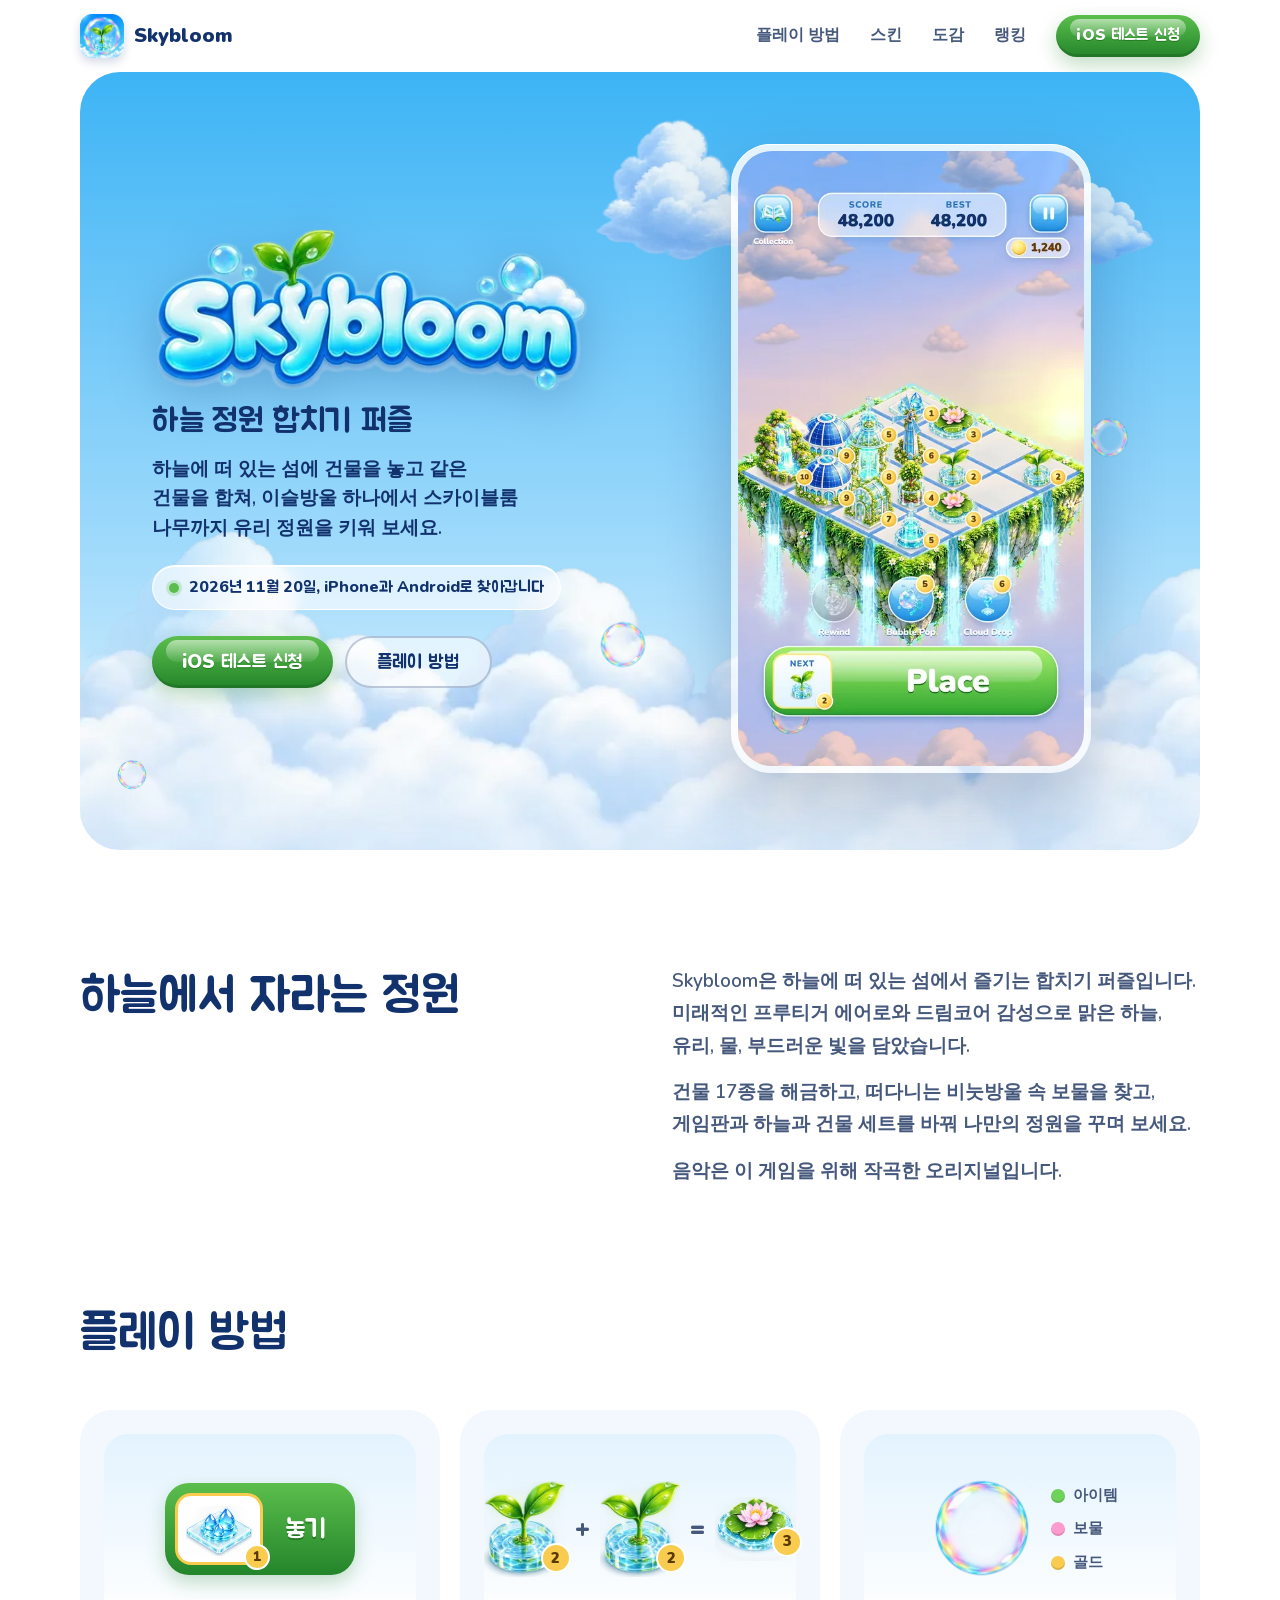
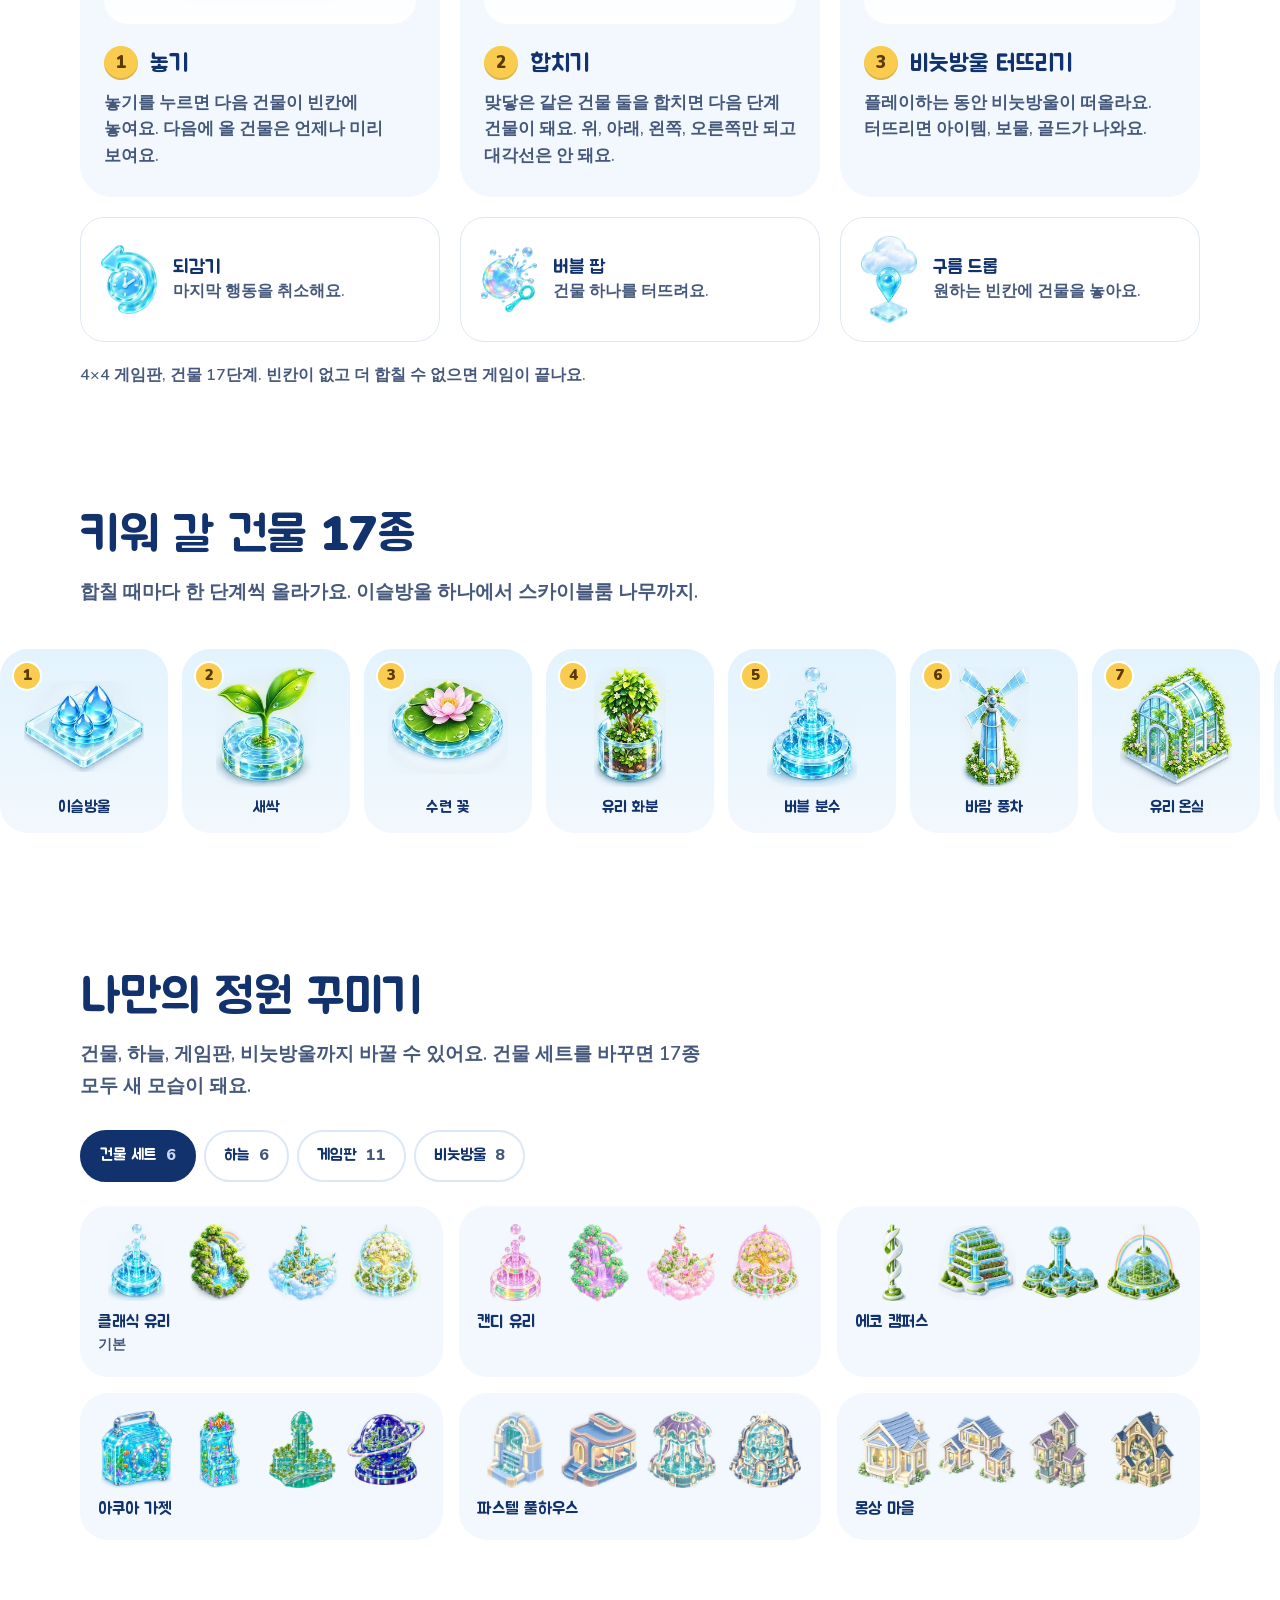
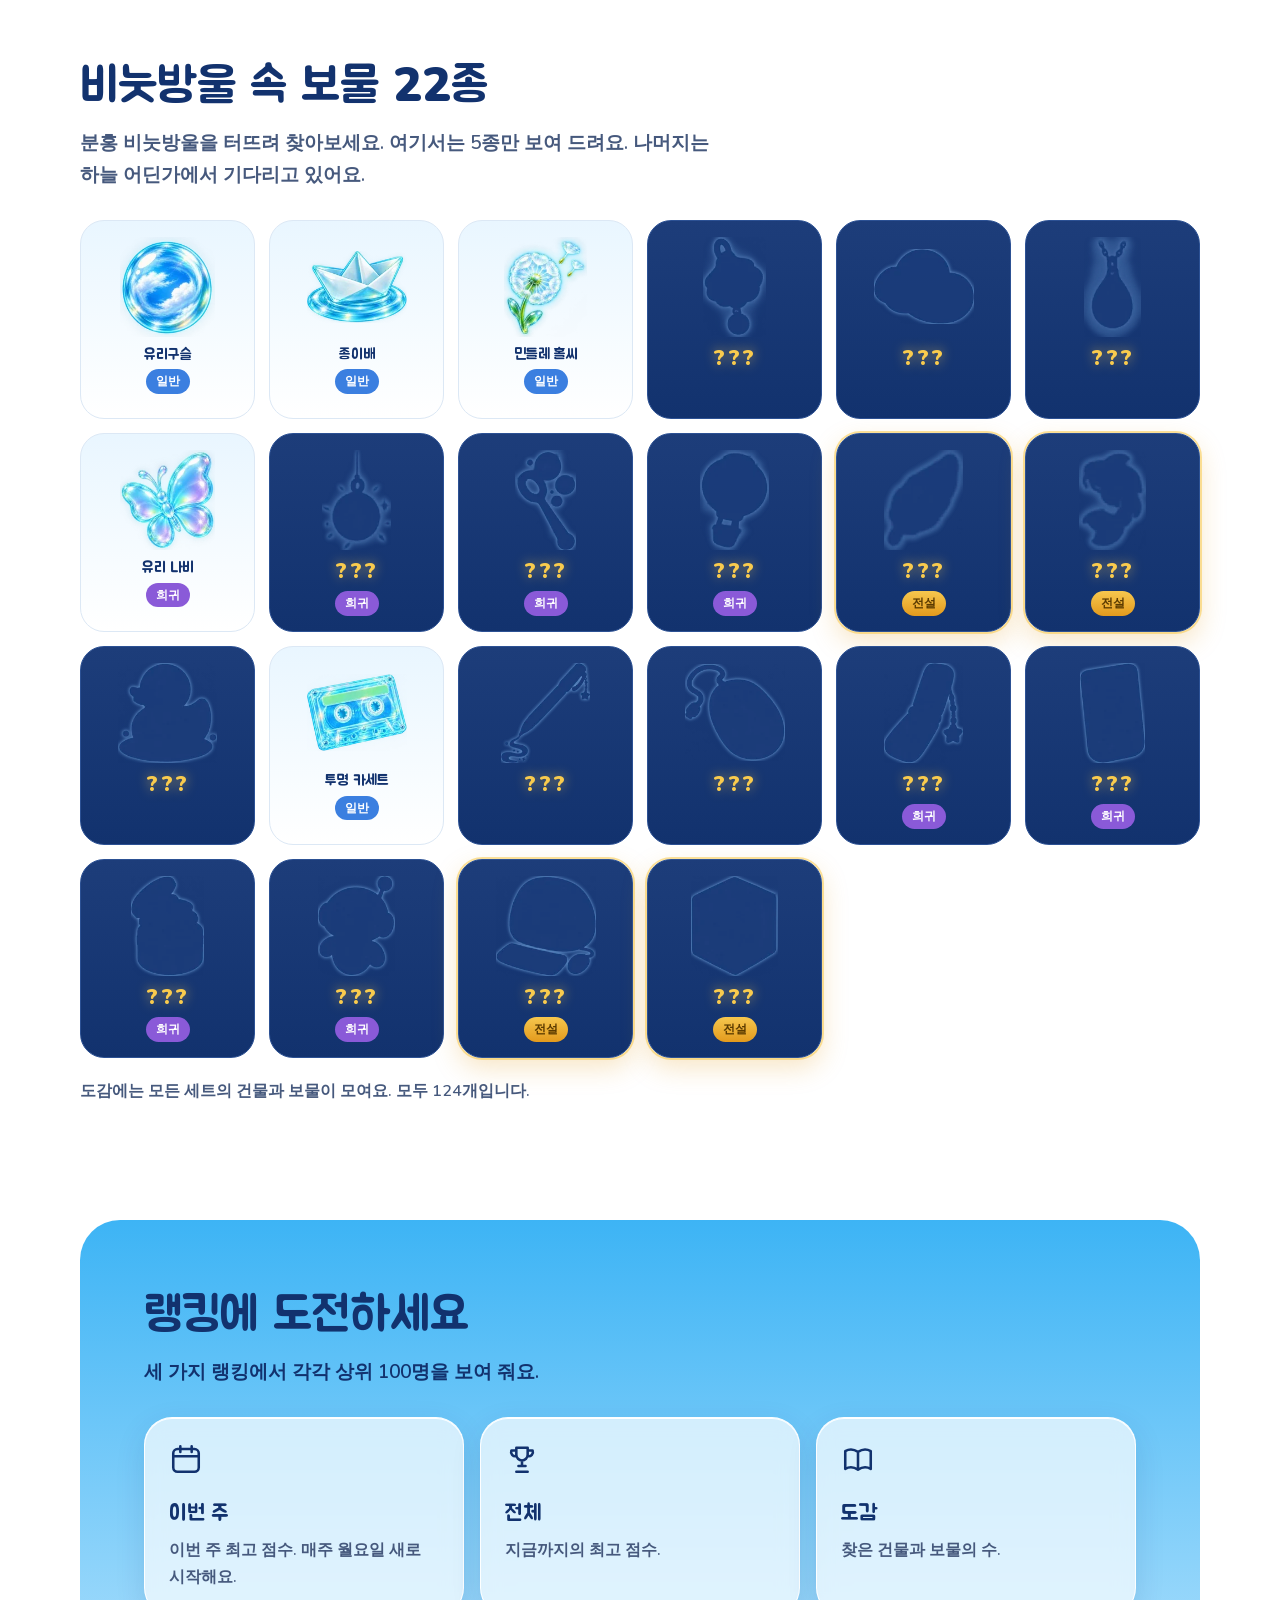
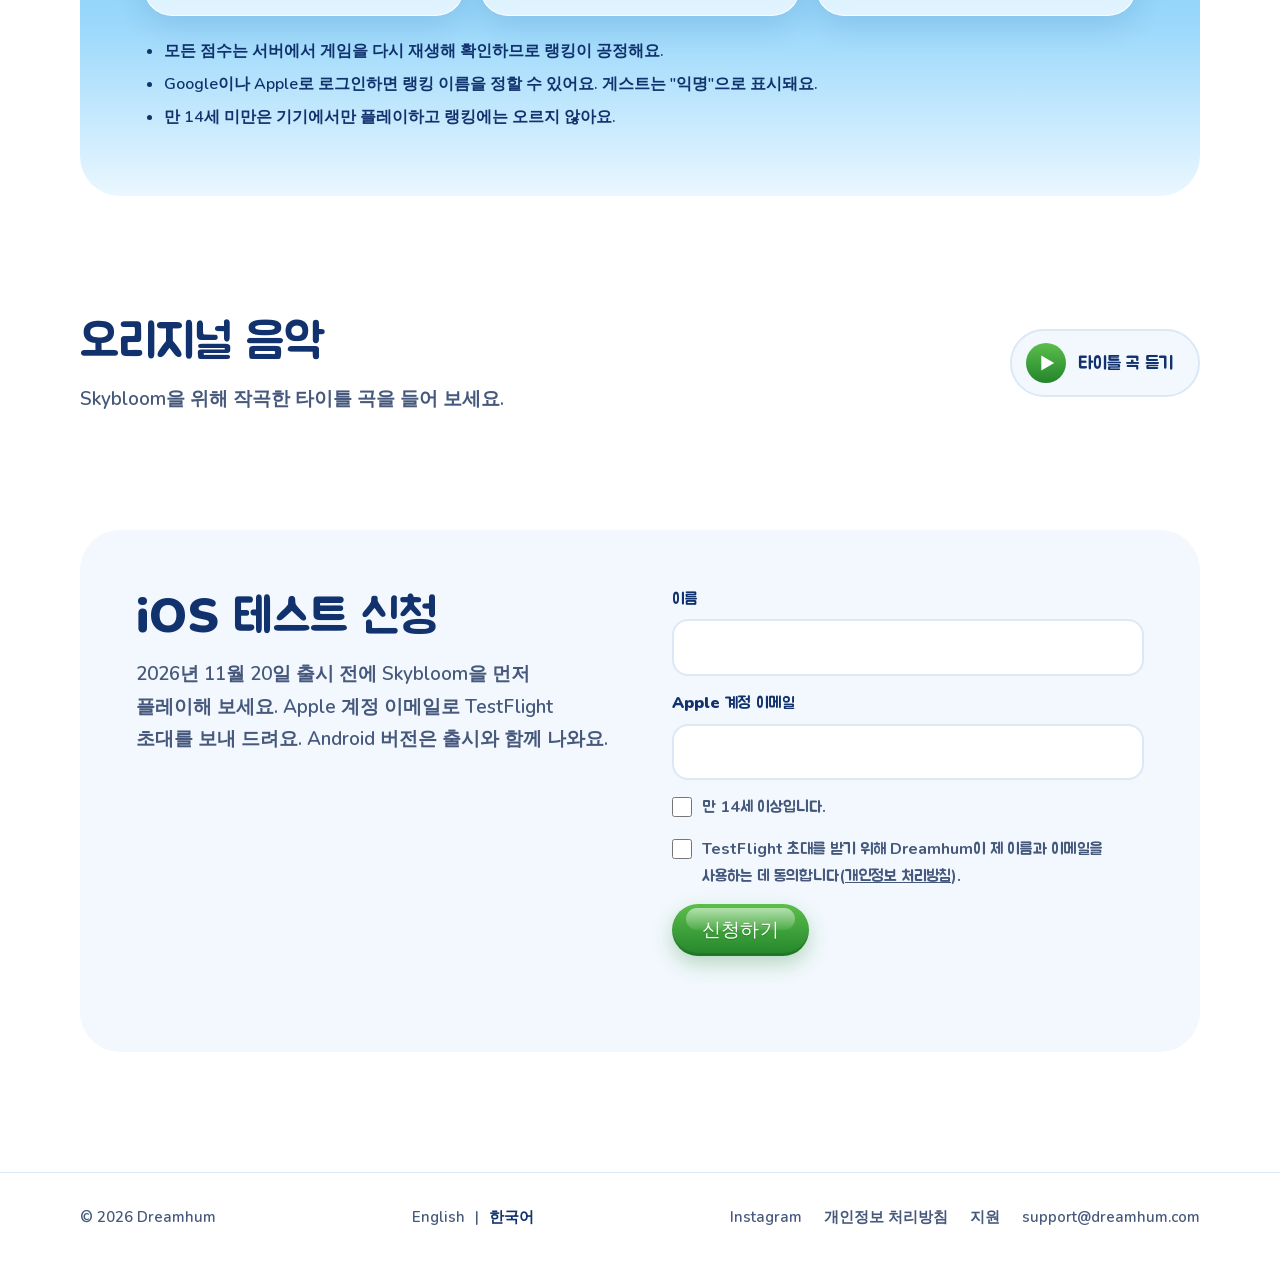
==== ko/index.html @ e7b9417c "Brand home: Korean page /ko/ (game's Korean names, Jua headings), language switch and hreflang on bo" ====
<!doctype html>
<html lang="ko">
<head>
<meta charset="utf-8">
<meta name="viewport" content="width=device-width, initial-scale=1">
<title>Skybloom 스카이블룸: 하늘 정원 합치기 퍼즐</title>
<meta name="description" content="떠 있는 섬에 건물을 놓고 같은 건물을 합쳐 유리 정원을 키우는 하늘 정원 합치기 퍼즐 Skybloom. 2026년 11월 20일 iPhone과 Android로 출시됩니다.">
<meta property="og:title" content="Skybloom: 하늘 정원 합치기 퍼즐">
<meta property="og:description" content="놓고, 합치고, 하늘 위 유리 정원을 키워 보세요. 2026년 11월 20일 출시.">
<meta property="og:image" content="https://dreamhum.com/assets/brand/game-mid-1080.webp">
<link rel="alternate" hreflang="en" href="https://dreamhum.com/">
<link rel="alternate" hreflang="ko" href="https://dreamhum.com/ko/">
<link rel="alternate" hreflang="x-default" href="https://dreamhum.com/">
<link rel="icon" href="/assets/brand/favicon-32.png" sizes="32x32">
<link rel="apple-touch-icon" href="/assets/brand/apple-touch-icon.png">
<link rel="stylesheet" href="/assets/brand/fonts/jua/jua.css">
<link rel="preload" href="/assets/brand/fonts/nunito-latin.woff2" as="font" type="font/woff2" crossorigin>
<style>
/* Skybloom brand page. Meta-style skeleton (white canvas, wide spacing, pill buttons) with Frutiger Aero only where the game world shows.
   No external requests: the font is served from this site (Nunito, OFL, assets/brand/fonts/OFL.txt). */
@font-face { font-family: "Nunito"; src: url("/assets/brand/fonts/nunito-latin.woff2") format("woff2"); font-weight: 200 1000; font-display: swap; }
:root {
  color-scheme: light;
  --canvas: #fff; --soft: #f2f8fd; --line: #dce8f5;
  --ink: #12326e; --ink-soft: #46597d;
  --sky-1: #3db4f5; --sky-2: #9ad8fb; --sky-3: #eaf7ff;
  --leaf-1: #5bbe4c; --leaf-2: #23852a; --gold: #f9cb4e; --gold-ink: #5a3a00;
  --gutter: clamp(16px, 4vw, 40px);
}
* { box-sizing: border-box; }
body { margin: 0; background: var(--canvas); color: var(--ink); font: 700 18px/1.6 "Nunito", ui-rounded, system-ui, sans-serif; }
img { display: block; max-width: 100%; height: auto; }
a { color: inherit; }
:focus-visible { outline: 3px solid var(--ink); outline-offset: 3px; border-radius: 8px; }
h1, h2, h3, p, ol, ul { margin: 0; }
.wrap { width: min(1200px, 100%); margin-inline: auto; padding-inline: var(--gutter); }
.vh { position: absolute; width: 1px; height: 1px; overflow: hidden; clip: rect(0 0 0 0); white-space: nowrap; }

/* buttons: the game's glossy green Play button, and a quiet outline */
.btn { display: inline-flex; align-items: center; justify-content: center; min-height: 52px; padding: 0 30px; border-radius: 100px; font-size: 19px; font-weight: 900; letter-spacing: .01em; text-decoration: none; }
.btn.go { position: relative; color: #fff; background: linear-gradient(var(--leaf-1), var(--leaf-2)); box-shadow: inset 0 -3px 0 rgba(0,0,0,.12), 0 8px 20px rgba(35,133,42,.28); text-shadow: 0 1px 0 rgba(0,60,0,.35); }
.btn.go::before { content: ""; position: absolute; inset: 4px 14px auto; height: 42%; border-radius: 100px; background: linear-gradient(rgba(255,255,255,.55), rgba(255,255,255,.08)); pointer-events: none; }
.btn.go:hover { filter: brightness(1.05); }
.btn.line { color: var(--ink); border: 2px solid rgba(18,50,110,.25); background: rgba(255,255,255,.6); }
.btn.line:hover { background: #fff; }
.btn.sm { min-height: 42px; padding: 0 20px; font-size: 16px; }

/* header */
.top { display: flex; align-items: center; justify-content: space-between; gap: 16px; padding-block: 14px; }
.top .logo { display: flex; align-items: center; gap: 10px; text-decoration: none; font-size: 20px; font-weight: 900; }
.top .logo img { width: 44px; border-radius: 12px; box-shadow: 0 4px 10px rgba(18,50,110,.18); }
.top nav { display: flex; align-items: center; gap: clamp(14px, 2.4vw, 30px); font-size: 16px; font-weight: 800; color: var(--ink-soft); }
.top nav a:not(.btn) { text-decoration: none; padding-block: 8px; }
.top nav a:not(.btn):hover { color: var(--ink); }

/* hero: the only full Aero surface */
.hero { position: relative; overflow: hidden; border-radius: 40px; isolation: isolate;
  background: linear-gradient(180deg, var(--sky-1) 0%, var(--sky-2) 58%, var(--sky-3) 100%); }
.hero .bank { position: absolute; z-index: -1; left: -6%; right: -6%; bottom: -14%; width: 112%; max-width: none; opacity: .95; }
.hero .cloud { position: absolute; z-index: -1; opacity: .9; }
.hero .c1 { width: 170px; top: 6%; left: 46%; }
.hero .c2 { width: 120px; top: 14%; right: 4%; opacity: .75; }
.bub { position: absolute; z-index: -1; width: var(--s); animation: float 7s ease-in-out infinite alternate; }
@keyframes float { to { transform: translateY(-18px); } }
.hero-in { display: grid; grid-template-columns: 1.05fr .95fr; align-items: center; gap: clamp(24px, 5vw, 64px); padding: clamp(28px, 6vw, 72px) clamp(20px, 6vw, 72px) clamp(36px, 6vw, 80px); }
.hero h1 img { width: min(440px, 100%); filter: drop-shadow(0 10px 24px rgba(18,50,110,.25)); }
.tagline { margin-top: 6px; font-size: clamp(24px, 3vw, 32px); font-weight: 900; letter-spacing: -.01em; line-height: 1.2; }
.lede { margin-top: 14px; max-width: 34ch; font-size: 19px; line-height: 1.55; color: var(--ink); }
.chip { display: inline-flex; align-items: center; gap: 10px; margin-top: 22px; padding: 8px 16px; border-radius: 100px; font-size: 16px; font-weight: 800;
  background: rgba(255,255,255,.62); border: 1px solid rgba(255,255,255,.9); box-shadow: inset 0 1px 0 #fff; backdrop-filter: blur(8px); -webkit-backdrop-filter: blur(8px); }
.chip::before { content: ""; width: 10px; height: 10px; border-radius: 50%; background: var(--leaf-1); box-shadow: 0 0 0 3px rgba(91,190,76,.25); }
.cta { display: flex; flex-wrap: wrap; gap: 12px; margin-top: 26px; }
.screen { justify-self: center; width: min(360px, 100%); border-radius: 40px; padding: 7px; background: linear-gradient(rgba(255,255,255,.85), rgba(255,255,255,.45));
  box-shadow: 0 30px 70px rgba(18,50,110,.28), inset 0 1px 0 #fff; }
.screen img { border-radius: 34px; }

/* sections: white and quiet */
section { padding-top: clamp(72px, 9vw, 120px); }
h2 { font-size: clamp(34px, 4.4vw, 48px); font-weight: 900; line-height: 1.12; letter-spacing: -.015em; }
.intro { display: grid; grid-template-columns: 1fr 1fr; gap: clamp(24px, 5vw, 72px); align-items: start; }
.intro p { color: var(--ink-soft); font-size: 19px; }
.intro p + p { margin-top: 14px; }

.steps { list-style: none; padding: 0; margin-top: clamp(28px, 4vw, 48px); display: grid; grid-template-columns: repeat(3, 1fr); gap: 20px; counter-reset: step; }
.steps > li { counter-increment: step; background: var(--soft); border-radius: 32px; padding: 24px 24px 28px; }
.art { height: 190px; display: flex; align-items: center; justify-content: center; gap: 10px; border-radius: 24px; background: linear-gradient(180deg, #e3f3fe, #fff); margin-bottom: 22px; }
.steps h3 { display: flex; align-items: center; gap: 12px; font-size: 24px; font-weight: 900; line-height: 1.2; }
.steps h3::before { content: counter(step); flex: none; width: 34px; height: 34px; border-radius: 50%; display: grid; place-items: center; font-size: 17px; background: var(--gold); color: var(--gold-ink); box-shadow: inset 0 -2px 0 rgba(0,0,0,.12); }
.steps p { margin-top: 10px; color: var(--ink-soft); font-size: 17px; line-height: 1.55; }

.bld { position: relative; }
.bld img { width: clamp(64px, 17vw, 92px); }
.lv { position: absolute; right: -6px; bottom: 4px; width: 30px; height: 30px; border-radius: 50%; display: grid; place-items: center; font-size: 15px; font-weight: 900; background: var(--gold); color: var(--gold-ink); border: 2px solid #fff; }
.op { font-size: 26px; font-weight: 900; color: var(--ink-soft); }
.next { display: flex; align-items: center; gap: 12px; padding: 10px 14px 10px 10px; border-radius: 24px; background: linear-gradient(var(--leaf-1), var(--leaf-2)); box-shadow: 0 8px 18px rgba(35,133,42,.25); }
.next .bld { background: #fff; border-radius: 16px; padding: 10px 8px 6px; border: 3px solid var(--gold); }
.next .bld img { width: 66px; }
.next .lv { width: 26px; height: 26px; font-size: 13px; right: -10px; bottom: -8px; }
.next b { color: #fff; font-size: 26px; font-weight: 900; text-shadow: 0 2px 0 rgba(0,60,0,.35); padding-inline: 10px 14px; }
.legend { list-style: none; padding: 0; display: grid; gap: 8px; font-size: 15px; font-weight: 800; color: var(--ink-soft); }
.legend li { display: flex; align-items: center; gap: 8px; }
.legend li::before { content: ""; width: 14px; height: 14px; border-radius: 50%; background: var(--c); box-shadow: inset 0 -2px 0 rgba(0,0,0,.12); }

.items { margin-top: 20px; display: grid; grid-template-columns: repeat(3, 1fr); gap: 20px; }
.item { display: flex; align-items: center; gap: 16px; padding: 18px 20px; border-radius: 24px; border: 1px solid var(--line); }
.item img { width: 56px; flex: none; }
.item h3 { font-size: 19px; font-weight: 900; line-height: 1.2; }
.item p { font-size: 16px; color: var(--ink-soft); line-height: 1.45; margin-top: 2px; }
.rule { margin-top: 20px; font-size: 16px; color: var(--ink-soft); }

footer { margin-top: clamp(80px, 10vw, 120px); border-top: 1px solid var(--line); padding-block: 32px 48px; font-size: 15px; color: var(--ink-soft); }
footer .wrap { display: flex; flex-wrap: wrap; align-items: center; justify-content: space-between; gap: 12px 28px; }
footer nav { display: flex; flex-wrap: wrap; gap: 8px 22px; }
footer a { text-decoration: none; }
.lang { display: flex; gap: 10px; align-items: center; }
.lang [aria-current] { color: var(--ink); font-weight: 900; }
footer a:hover { color: var(--ink); text-decoration: underline; }


.sub { margin-top: 12px; max-width: 60ch; color: var(--ink-soft); font-size: 19px; }

/* buildings: one ladder you can scroll sideways */
.ladder { margin-top: 32px; overflow-x: auto; scroll-snap-type: x mandatory; scrollbar-width: thin; padding: 8px 0 18px; }
.ladder ol { list-style: none; margin: 0; display: flex; gap: 14px; padding-inline: max(var(--gutter), calc((100vw - 1200px) / 2 + var(--gutter))); width: max-content; }
.ladder li { scroll-snap-align: start; position: relative; width: 168px; padding: 18px 14px 16px; border-radius: 28px; background: linear-gradient(180deg, #e3f3fe, var(--soft)); text-align: center; }
.ladder img { width: 120px; height: 120px; object-fit: contain; margin: 0 auto; }
.ladder .lv { top: 12px; left: 12px; right: auto; bottom: auto; }
.nm { display: block; margin-top: 10px; font-size: 16px; font-weight: 900; line-height: 1.25; }

/* skins: tabs */
.tabs { display: flex; flex-wrap: wrap; gap: 8px; margin-top: 28px; }
.tabs button { font: inherit; font-size: 16px; font-weight: 900; color: var(--ink); background: #fff; border: 2px solid var(--line); border-radius: 100px; padding: 10px 18px; cursor: pointer; }
.tabs button span { color: var(--ink-soft); font-weight: 800; margin-left: 4px; }
.tabs button[aria-selected="true"] { background: var(--ink); border-color: var(--ink); color: #fff; }
.tabs button[aria-selected="true"] span { color: #c9d8f2; }
.panel { margin-top: 24px; }
.g { list-style: none; padding: 0; display: grid; gap: 16px; }
.g b { display: block; font-size: 17px; font-weight: 900; line-height: 1.3; margin-top: 10px; }
.g small { display: block; font-size: 14px; color: var(--ink-soft); font-weight: 800; }
.sets { grid-template-columns: repeat(3, 1fr); }
.set { padding: 18px 18px 20px; border-radius: 28px; background: var(--soft); }
.set .row { display: grid; grid-template-columns: repeat(4, 1fr); gap: 6px; align-items: end; }
.set .row img { width: 100%; aspect-ratio: 1; object-fit: contain; }
.skies { grid-template-columns: repeat(6, 1fr); }
.sky img { width: 100%; border-radius: 22px; aspect-ratio: 4 / 5; object-fit: cover; }
.tiles { grid-template-columns: repeat(auto-fill, minmax(140px, 1fr)); }
.tl { padding: 16px 12px 14px; border-radius: 24px; background: var(--soft); text-align: center; }
.tl img { width: 100%; max-width: 120px; height: 90px; object-fit: contain; margin: 0 auto; }

/* collection: five shown, the rest kept secret */
.treasures { list-style: none; padding: 0; margin-top: 28px; display: grid; grid-template-columns: repeat(auto-fill, minmax(150px, 1fr)); gap: 14px; }
.tr { position: relative; padding: 16px 12px 14px; border-radius: 24px; text-align: center; background: linear-gradient(180deg, #e9f6ff, #fff); border: 1px solid var(--line); }
.tr img { width: 100px; height: 100px; object-fit: contain; margin: 0 auto; }
.tr b { display: block; margin-top: 8px; font-size: 15px; font-weight: 900; line-height: 1.25; }
.rar { display: inline-block; margin-top: 6px; padding: 2px 10px; border-radius: 100px; font-size: 12px; font-weight: 900; color: #fff; background: #3b7fe0; }
.R .rar { background: #8a5ad8; }
.L .rar { background: linear-gradient(#f6c74e, #e39a1d); color: var(--gold-ink); }
.rar.ghost { visibility: hidden; }
.tr.hid { background: linear-gradient(180deg, #1d3d7a, #12326e); border-color: #2c5194; }
.tr.hid img { opacity: .9; }
.tr.hid b { color: var(--gold); font-size: 22px; letter-spacing: .08em; text-shadow: 0 0 12px rgba(249,203,78,.7); }
.tr.hid.L { box-shadow: 0 0 0 2px rgba(249,203,78,.55), 0 10px 26px rgba(227,154,29,.25); }

/* ranking: a sky band again, glass cards on it */
.rank { border-radius: 40px; padding: clamp(28px, 6vw, 64px); background: linear-gradient(180deg, var(--sky-1), var(--sky-2) 70%, var(--sky-3)); }
.rank .sub { color: var(--ink); }
.boards { list-style: none; padding: 0; margin-top: 28px; display: grid; grid-template-columns: repeat(3, 1fr); gap: 16px; }
.boards li { padding: 24px; border-radius: 28px; background: rgba(255,255,255,.7); border: 1px solid rgba(255,255,255,.95); box-shadow: inset 0 1px 0 #fff, 0 10px 30px rgba(18,50,110,.12); backdrop-filter: blur(10px); -webkit-backdrop-filter: blur(10px); }
.boards svg, .play svg { width: 34px; height: 34px; fill: none; stroke: currentColor; stroke-width: 1.8; stroke-linecap: round; stroke-linejoin: round; }
.boards h3 { margin-top: 10px; font-size: 22px; font-weight: 900; }
.boards p { margin-top: 4px; font-size: 16px; color: var(--ink-soft); }
.facts { margin-top: 22px; padding-left: 20px; font-size: 16px; color: var(--ink); display: grid; gap: 6px; }

/* sound */
.sound { display: grid; grid-template-columns: 1fr auto; gap: 24px; align-items: center; }
.play { display: inline-flex; align-items: center; gap: 12px; font: inherit; font-size: 18px; font-weight: 900; color: var(--ink); background: var(--soft); border: 2px solid var(--line); border-radius: 100px; padding: 12px 24px 12px 14px; cursor: pointer; }
.play svg { width: 28px; height: 28px; padding: 6px; box-sizing: content-box; border-radius: 50%; color: #fff; background: linear-gradient(var(--leaf-1), var(--leaf-2)); }
.i-pause, .play[aria-pressed="true"] .i-play { display: none; }
.play[aria-pressed="true"] .i-pause { display: inline; }

/* join */
.join { display: grid; grid-template-columns: 1fr 1fr; gap: clamp(24px, 5vw, 64px); padding: clamp(28px, 5vw, 56px); border-radius: 40px; background: var(--soft); }
form { display: grid; gap: 14px; }
form label { display: grid; gap: 6px; font-size: 16px; font-weight: 900; }
form input:not([type="checkbox"]) { font: inherit; font-weight: 700; font-size: 17px; color: var(--ink); padding: 12px 16px; border-radius: 16px; border: 2px solid var(--line); background: #fff; }
form input:focus-visible { outline: 3px solid var(--sky-1); outline-offset: 1px; border-color: var(--sky-1); }
.ck { display: flex !important; grid-template-columns: none; align-items: flex-start; gap: 10px !important; font-weight: 700 !important; color: var(--ink-soft); }
.ck input { width: 20px; height: 20px; margin: 3px 0 0; accent-color: var(--leaf-2); flex: none; }
.hp { position: absolute; left: -9999px; }
form .btn { justify-self: start; border: 0; cursor: pointer; font-family: inherit; }
form .btn[disabled] { opacity: .6; cursor: wait; }
.msg { min-height: 1.6em; font-size: 16px; }
.msg.ok { color: #1f7a27; }
.msg.err { color: #b3261e; }

/* Korean: Nunito still sets Latin letters and numbers; Korean falls to Jua (headings) or the system font (body) */
body { font-family: "Nunito", "Apple SD Gothic Neo", "Malgun Gothic", "Noto Sans KR", system-ui, sans-serif; font-weight: 600; line-height: 1.7; word-break: keep-all; }
h1, h2, h3, .tagline, .btn, .tabs button, .nm, .tr b, .g b, .play, .chip, .next b, form label, .op { font-family: "Nunito", "Jua", sans-serif; font-synthesis: none; }
h2 { letter-spacing: 0; line-height: 1.25; }
@media (max-width: 900px) {
  .sets { grid-template-columns: 1fr 1fr; } .skies { grid-template-columns: repeat(3, 1fr); } .boards, .join, .sound { grid-template-columns: 1fr; }
  .hero-in { grid-template-columns: 1fr; text-align: left; }
  .screen { width: min(300px, 100%); }
  .intro, .steps, .items { grid-template-columns: 1fr; }
}
@media (max-width: 720px) {
  .sets { grid-template-columns: 1fr; } .skies { grid-template-columns: 1fr 1fr; } .treasures { grid-template-columns: repeat(2, 1fr); } .ladder li { width: 148px; }
  .top nav a:not(.btn) { display: none; }
  .hero { border-radius: 32px; }
  .hero .c1 { width: 110px; left: 60%; }
  .hero .c2 { display: none; }
}
@media (prefers-reduced-motion: reduce) { .bub { animation: none; } }
</style>
</head>
<body>

<header class="wrap top">
  <a class="logo" href="/ko/"><img src="/assets/brand/icon-96.webp" width="96" height="96" alt=""><span>Skybloom</span></a>
  <nav aria-label="주요 메뉴">
    <a href="#how-to-play">플레이 방법</a>
    <a href="#skins">스킨</a>
    <a href="#collection">도감</a>
    <a href="#ranking">랭킹</a>
    <a class="btn go sm" href="#join">iOS 테스트 신청</a>
  </nav>
</header>

<main>
  <div class="wrap">
    <div class="hero">
      <img class="bank" src="/assets/brand/cloud-bank-1600.webp" srcset="/assets/brand/cloud-bank-800.webp 800w, /assets/brand/cloud-bank-1600.webp 1600w" sizes="100vw" width="1600" height="1062" alt="">
      <img class="cloud c1" src="/assets/brand/cloud-a.webp" width="338" height="282" alt="">
      <img class="cloud c2" src="/assets/brand/cloud-b.webp" width="360" height="254" alt="">
      <img class="bub" src="/assets/brand/bubble.webp" style="--s:56px; left:46%; top:70%" width="240" height="240" alt="">
      <img class="bub" src="/assets/brand/bubble.webp" style="--s:36px; left:3%; top:88%; animation-delay:-3s" width="240" height="240" alt="">
      <img class="bub" src="/assets/brand/bubble.webp" style="--s:48px; right:6%; top:44%; animation-delay:-5s" width="240" height="240" alt="">
      <div class="hero-in">
        <div>
          <h1><img src="/assets/brand/logo-480.webp" width="480" height="183" alt="Skybloom"></h1>
          <p class="tagline">하늘 정원 합치기 퍼즐</p>
          <p class="lede">하늘에 떠 있는 섬에 건물을 놓고 같은 건물을 합쳐, 이슬방울 하나에서 스카이블룸 나무까지 유리 정원을 키워 보세요.</p>
          <p class="chip">2026년 11월 20일, iPhone과 Android로 찾아갑니다</p>
          <div class="cta">
            <a class="btn go" href="#join">iOS 테스트 신청</a>
            <a class="btn line" href="#how-to-play">플레이 방법</a>
          </div>
        </div>
        <div class="screen">
          <img src="/assets/brand/game-mid-540.webp" srcset="/assets/brand/game-mid-540.webp 540w, /assets/brand/game-mid-1080.webp 1080w" sizes="(max-width: 900px) 300px, 360px" width="540" height="960" fetchpriority="high"
               alt="Skybloom 플레이 화면: 떠 있는 섬 위에 레벨 숫자가 붙은 유리 건물들, 아래에 되감기·버블 팝·구름 드롭 아이템과 큰 놓기 버튼.">
        </div>
      </div>
    </div>
  </div>

  <section id="about">
    <div class="wrap intro">
      <h2>하늘에서 자라는 정원</h2>
      <div>
        <p>Skybloom은 하늘에 떠 있는 섬에서 즐기는 합치기 퍼즐입니다. 미래적인 프루티거 에어로와 드림코어 감성으로 맑은 하늘, 유리, 물, 부드러운 빛을 담았습니다.</p>
        <p>건물 17종을 해금하고, 떠다니는 비눗방울 속 보물을 찾고, 게임판과 하늘과 건물 세트를 바꿔 나만의 정원을 꾸며 보세요.</p>
        <p>음악은 이 게임을 위해 작곡한 오리지널입니다.</p>
      </div>
    </div>
  </section>

  <section id="how-to-play">
    <div class="wrap">
      <h2>플레이 방법</h2>
      <ol class="steps">
        <li>
          <div class="art" aria-hidden="true">
            <div class="next"><span class="bld"><img src="/assets/brand/b-dew.webp" width="240" height="183" alt=""><span class="lv">1</span></span><b>놓기</b></div>
          </div>
          <h3>놓기</h3>
          <p>놓기를 누르면 다음 건물이 빈칸에 놓여요. 다음에 올 건물은 언제나 미리 보여요.</p>
        </li>
        <li>
          <div class="art" aria-hidden="true">
            <span class="bld"><img src="/assets/brand/b-sprout.webp" width="200" height="240" alt=""><span class="lv">2</span></span>
            <span class="op">+</span>
            <span class="bld"><img src="/assets/brand/b-sprout.webp" width="200" height="240" alt=""><span class="lv">2</span></span>
            <span class="op">=</span>
            <span class="bld"><img src="/assets/brand/b-lily.webp" width="240" height="189" alt=""><span class="lv">3</span></span>
          </div>
          <h3>합치기</h3>
          <p>맞닿은 같은 건물 둘을 합치면 다음 단계 건물이 돼요. 위, 아래, 왼쪽, 오른쪽만 되고 대각선은 안 돼요.</p>
        </li>
        <li>
          <div class="art" aria-hidden="true">
            <img src="/assets/brand/bubble.webp" width="240" height="240" alt="" style="width:118px">
            <ul class="legend">
              <li style="--c:#6fd25a">아이템</li>
              <li style="--c:#ff9ccf">보물</li>
              <li style="--c:#f9cb4e">골드</li>
            </ul>
          </div>
          <h3>비눗방울 터뜨리기</h3>
          <p>플레이하는 동안 비눗방울이 떠올라요. 터뜨리면 아이템, 보물, 골드가 나와요.</p>
        </li>
      </ol>

      <div class="items">
        <div class="item"><img src="/assets/brand/item-rewind.webp" width="164" height="200" alt=""><div><h3>되감기</h3><p>마지막 행동을 취소해요.</p></div></div>
        <div class="item"><img src="/assets/brand/item-pop.webp" width="170" height="200" alt=""><div><h3>버블 팝</h3><p>건물 하나를 터뜨려요.</p></div></div>
        <div class="item"><img src="/assets/brand/item-drop.webp" width="129" height="200" alt=""><div><h3>구름 드롭</h3><p>원하는 빈칸에 건물을 놓아요.</p></div></div>
      </div>
      <p class="rule">4×4 게임판, 건물 17단계. 빈칸이 없고 더 합칠 수 없으면 게임이 끝나요.</p>
    </div>
  </section>
  <section id="buildings">
    <div class="wrap">
      <h2>키워 갈 건물 17종</h2>
      <p class="sub">합칠 때마다 한 단계씩 올라가요. 이슬방울 하나에서 스카이블룸 나무까지.</p>
    </div>
    <div class="ladder" role="region" aria-label="클래식 유리 건물 17종, 단계 순서" tabindex="0">
      <ol>
        <li><img src="/assets/brand/g/lad-01.webp" width="220" height="220" loading="lazy" alt=""><span class="lv">1</span><span class="nm">이슬방울</span></li>
        <li><img src="/assets/brand/g/lad-02.webp" width="220" height="220" loading="lazy" alt=""><span class="lv">2</span><span class="nm">새싹</span></li>
        <li><img src="/assets/brand/g/lad-03.webp" width="220" height="220" loading="lazy" alt=""><span class="lv">3</span><span class="nm">수련 꽃</span></li>
        <li><img src="/assets/brand/g/lad-04.webp" width="220" height="220" loading="lazy" alt=""><span class="lv">4</span><span class="nm">유리 화분</span></li>
        <li><img src="/assets/brand/g/lad-05.webp" width="220" height="220" loading="lazy" alt=""><span class="lv">5</span><span class="nm">버블 분수</span></li>
        <li><img src="/assets/brand/g/lad-06.webp" width="220" height="220" loading="lazy" alt=""><span class="lv">6</span><span class="nm">바람 풍차</span></li>
        <li><img src="/assets/brand/g/lad-07.webp" width="220" height="220" loading="lazy" alt=""><span class="lv">7</span><span class="nm">유리 온실</span></li>
        <li><img src="/assets/brand/g/lad-08.webp" width="220" height="220" loading="lazy" alt=""><span class="lv">8</span><span class="nm">물빛 정자</span></li>
        <li><img src="/assets/brand/g/lad-09.webp" width="220" height="220" loading="lazy" alt=""><span class="lv">9</span><span class="nm">태양 돔</span></li>
        <li><img src="/assets/brand/g/lad-10.webp" width="220" height="220" loading="lazy" alt=""><span class="lv">10</span><span class="nm">폭포 정원</span></li>
        <li><img src="/assets/brand/g/lad-11.webp" width="220" height="220" loading="lazy" alt=""><span class="lv">11</span><span class="nm">크리스털 탑</span></li>
        <li><img src="/assets/brand/g/lad-12.webp" width="220" height="220" loading="lazy" alt=""><span class="lv">12</span><span class="nm">하늘 돔</span></li>
        <li><img src="/assets/brand/g/lad-13.webp" width="220" height="220" loading="lazy" alt=""><span class="lv">13</span><span class="nm">무지개 다리</span></li>
        <li><img src="/assets/brand/g/lad-14.webp" width="220" height="220" loading="lazy" alt=""><span class="lv">14</span><span class="nm">구름 항구</span></li>
        <li><img src="/assets/brand/g/lad-15.webp" width="220" height="220" loading="lazy" alt=""><span class="lv">15</span><span class="nm">별 관측소</span></li>
        <li><img src="/assets/brand/g/lad-16.webp" width="220" height="220" loading="lazy" alt=""><span class="lv">16</span><span class="nm">오로라 궁전</span></li>
        <li><img src="/assets/brand/g/lad-17.webp" width="220" height="220" loading="lazy" alt=""><span class="lv">17</span><span class="nm">스카이블룸 나무</span></li>
      </ol>
    </div>
  </section>

  <section id="skins">
    <div class="wrap">
      <h2>나만의 정원 꾸미기</h2>
      <p class="sub">건물, 하늘, 게임판, 비눗방울까지 바꿀 수 있어요. 건물 세트를 바꾸면 17종 모두 새 모습이 돼요.</p>
      <div class="tabs" role="tablist" aria-label="스킨 종류">
        <button role="tab" id="t-sets" aria-controls="p-sets" aria-selected="true">건물 세트 <span>6</span></button>
        <button role="tab" id="t-skies" aria-controls="p-skies" aria-selected="false" tabindex="-1">하늘 <span>6</span></button>
        <button role="tab" id="t-tiles" aria-controls="p-tiles" aria-selected="false" tabindex="-1">게임판 <span>11</span></button>
        <button role="tab" id="t-bubs" aria-controls="p-bubs" aria-selected="false" tabindex="-1">비눗방울 <span>8</span></button>
      </div>
      <div class="panel" role="tabpanel" id="p-sets" aria-labelledby="t-sets"><ul class="g sets">
          <li class="set"><div class="row"><img src="/assets/brand/g/set-classic-05.webp" width="200" height="200" loading="lazy" alt=""><img src="/assets/brand/g/set-classic-10.webp" width="200" height="200" loading="lazy" alt=""><img src="/assets/brand/g/set-classic-14.webp" width="200" height="200" loading="lazy" alt=""><img src="/assets/brand/g/set-classic-17.webp" width="200" height="200" loading="lazy" alt=""></div><b>클래식 유리</b><small>기본</small></li>
          <li class="set"><div class="row"><img src="/assets/brand/g/set-candy-05.webp" width="200" height="200" loading="lazy" alt=""><img src="/assets/brand/g/set-candy-10.webp" width="200" height="200" loading="lazy" alt=""><img src="/assets/brand/g/set-candy-14.webp" width="200" height="200" loading="lazy" alt=""><img src="/assets/brand/g/set-candy-17.webp" width="200" height="200" loading="lazy" alt=""></div><b>캔디 유리</b></li>
          <li class="set"><div class="row"><img src="/assets/brand/g/set-eco-05.webp" width="200" height="200" loading="lazy" alt=""><img src="/assets/brand/g/set-eco-10.webp" width="200" height="200" loading="lazy" alt=""><img src="/assets/brand/g/set-eco-14.webp" width="200" height="200" loading="lazy" alt=""><img src="/assets/brand/g/set-eco-17.webp" width="200" height="200" loading="lazy" alt=""></div><b>에코 캠퍼스</b></li>
          <li class="set"><div class="row"><img src="/assets/brand/g/set-aqua-05.webp" width="200" height="200" loading="lazy" alt=""><img src="/assets/brand/g/set-aqua-10.webp" width="200" height="200" loading="lazy" alt=""><img src="/assets/brand/g/set-aqua-14.webp" width="200" height="200" loading="lazy" alt=""><img src="/assets/brand/g/set-aqua-17.webp" width="200" height="200" loading="lazy" alt=""></div><b>아쿠아 가젯</b></li>
          <li class="set"><div class="row"><img src="/assets/brand/g/set-poolhouse-05.webp" width="200" height="200" loading="lazy" alt=""><img src="/assets/brand/g/set-poolhouse-10.webp" width="200" height="200" loading="lazy" alt=""><img src="/assets/brand/g/set-poolhouse-14.webp" width="200" height="200" loading="lazy" alt=""><img src="/assets/brand/g/set-poolhouse-17.webp" width="200" height="200" loading="lazy" alt=""></div><b>파스텔 풀하우스</b></li>
          <li class="set"><div class="row"><img src="/assets/brand/g/set-reverie-05.webp" width="200" height="200" loading="lazy" alt=""><img src="/assets/brand/g/set-reverie-10.webp" width="200" height="200" loading="lazy" alt=""><img src="/assets/brand/g/set-reverie-14.webp" width="200" height="200" loading="lazy" alt=""><img src="/assets/brand/g/set-reverie-17.webp" width="200" height="200" loading="lazy" alt=""></div><b>몽상 마을</b></li>
        </ul></div>
      <div class="panel" role="tabpanel" id="p-skies" aria-labelledby="t-skies" hidden><ul class="g skies">
          <li class="sky"><img src="/assets/brand/g/sky-day.webp" width="400" height="500" loading="lazy" alt=""><b>하늘 섬</b><small>기본</small></li>
          <li class="sky"><img src="/assets/brand/g/sky-blossom.webp" width="400" height="500" loading="lazy" alt=""><b>꽃 섬</b></li>
          <li class="sky"><img src="/assets/brand/g/sky-aurora.webp" width="400" height="500" loading="lazy" alt=""><b>오로라 하늘</b></li>
          <li class="sky"><img src="/assets/brand/g/sky-meadow.webp" width="400" height="500" loading="lazy" alt=""><b>블리스 초원</b></li>
          <li class="sky"><img src="/assets/brand/g/sky-poolrooms.webp" width="400" height="500" loading="lazy" alt=""><b>파스텔 풀룸</b></li>
          <li class="sky"><img src="/assets/brand/g/sky-bedroom.webp" width="400" height="500" loading="lazy" alt=""><b>아쿠아 방</b></li>
        </ul></div>
      <div class="panel" role="tabpanel" id="p-tiles" aria-labelledby="t-tiles" hidden><ul class="g tiles">
          <li class="tl"><img src="/assets/brand/g/tile-frost.webp" width="200" height="113" loading="lazy" alt=""><b>서리 유리</b><small>기본</small></li>
          <li class="tl"><img src="/assets/brand/g/tile-petal.webp" width="200" height="113" loading="lazy" alt=""><b>꽃잎 타일</b></li>
          <li class="tl"><img src="/assets/brand/g/tile-star.webp" width="200" height="113" loading="lazy" alt=""><b>별빛 타일</b></li>
          <li class="tl"><img src="/assets/brand/g/tile-lime.webp" width="200" height="113" loading="lazy" alt=""><b>라임 젤리</b></li>
          <li class="tl"><img src="/assets/brand/g/tile-tangerine.webp" width="200" height="113" loading="lazy" alt=""><b>귤 젤</b></li>
          <li class="tl"><img src="/assets/brand/g/tile-grape.webp" width="200" height="113" loading="lazy" alt=""><b>포도 콘솔</b></li>
          <li class="tl"><img src="/assets/brand/g/tile-luna.webp" width="200" height="113" loading="lazy" alt=""><b>루나 블루</b></li>
          <li class="tl"><img src="/assets/brand/g/tile-opal.webp" width="200" height="113" loading="lazy" alt=""><b>오팔 미스틱</b></li>
          <li class="tl"><img src="/assets/brand/g/tile-oyster.webp" width="200" height="113" loading="lazy" alt=""><b>오이스터 포슬린</b></li>
          <li class="tl"><img src="/assets/brand/g/tile-fog.webp" width="200" height="113" loading="lazy" alt=""><b>포그 라임스톤</b></li>
          <li class="tl"><img src="/assets/brand/g/tile-smoke.webp" width="200" height="113" loading="lazy" alt=""><b>스모크 글라스</b></li>
        </ul></div>
      <div class="panel" role="tabpanel" id="p-bubs" aria-labelledby="t-bubs" hidden><ul class="g tiles">
          <li class="tl"><img src="/assets/brand/g/bub-rainbow.webp" width="160" height="160" loading="lazy" alt=""><b>무지개</b><small>기본</small></li>
          <li class="tl"><img src="/assets/brand/g/bub-pearl.webp" width="160" height="160" loading="lazy" alt=""><b>진주</b></li>
          <li class="tl"><img src="/assets/brand/g/bub-mint.webp" width="160" height="160" loading="lazy" alt=""><b>민트</b></li>
          <li class="tl"><img src="/assets/brand/g/bub-lime.webp" width="160" height="160" loading="lazy" alt=""><b>라임 슬라임</b></li>
          <li class="tl"><img src="/assets/brand/g/bub-tangerine.webp" width="160" height="160" loading="lazy" alt=""><b>귤 젤</b></li>
          <li class="tl"><img src="/assets/brand/g/bub-grape.webp" width="160" height="160" loading="lazy" alt=""><b>포도 콘솔</b></li>
          <li class="tl"><img src="/assets/brand/g/bub-luna.webp" width="160" height="160" loading="lazy" alt=""><b>루나 블루</b></li>
          <li class="tl"><img src="/assets/brand/g/bub-opal.webp" width="160" height="160" loading="lazy" alt=""><b>오팔 미스틱</b></li>
        </ul></div>
    </div>
  </section>

  <section id="collection">
    <div class="wrap">
      <h2>비눗방울 속 보물 22종</h2>
      <p class="sub">분홍 비눗방울을 터뜨려 찾아보세요. 여기서는 5종만 보여 드려요. 나머지는 하늘 어딘가에서 기다리고 있어요.</p>
      <ul class="treasures">
        <li class="tr C"><img src="/assets/brand/g/tr-01.webp" width="180" height="180" loading="lazy" alt=""><b>유리구슬</b><span class="rar">일반</span></li>
        <li class="tr C"><img src="/assets/brand/g/tr-02.webp" width="180" height="180" loading="lazy" alt=""><b>종이배</b><span class="rar">일반</span></li>
        <li class="tr C"><img src="/assets/brand/g/tr-03.webp" width="180" height="180" loading="lazy" alt=""><b>민들레 홀씨</b><span class="rar">일반</span></li>
        <li class="tr hid C"><img src="/assets/brand/g/tr-04.webp" width="180" height="180" loading="lazy" alt=""><b aria-label="숨겨진 보물">???</b><span class="rar ghost">일반</span></li>
        <li class="tr hid C"><img src="/assets/brand/g/tr-05.webp" width="180" height="180" loading="lazy" alt=""><b aria-label="숨겨진 보물">???</b><span class="rar ghost">일반</span></li>
        <li class="tr hid C"><img src="/assets/brand/g/tr-06.webp" width="180" height="180" loading="lazy" alt=""><b aria-label="숨겨진 보물">???</b><span class="rar ghost">일반</span></li>
        <li class="tr R"><img src="/assets/brand/g/tr-07.webp" width="180" height="180" loading="lazy" alt=""><b>유리 나비</b><span class="rar">희귀</span></li>
        <li class="tr hid R"><img src="/assets/brand/g/tr-08.webp" width="180" height="180" loading="lazy" alt=""><b aria-label="숨겨진 보물">???</b><span class="rar">희귀</span></li>
        <li class="tr hid R"><img src="/assets/brand/g/tr-09.webp" width="180" height="180" loading="lazy" alt=""><b aria-label="숨겨진 보물">???</b><span class="rar">희귀</span></li>
        <li class="tr hid R"><img src="/assets/brand/g/tr-10.webp" width="180" height="180" loading="lazy" alt=""><b aria-label="숨겨진 보물">???</b><span class="rar">희귀</span></li>
        <li class="tr hid L"><img src="/assets/brand/g/tr-11.webp" width="180" height="180" loading="lazy" alt=""><b aria-label="숨겨진 보물">???</b><span class="rar">전설</span></li>
        <li class="tr hid L"><img src="/assets/brand/g/tr-12.webp" width="180" height="180" loading="lazy" alt=""><b aria-label="숨겨진 보물">???</b><span class="rar">전설</span></li>
        <li class="tr hid C"><img src="/assets/brand/g/tr-13.webp" width="180" height="180" loading="lazy" alt=""><b aria-label="숨겨진 보물">???</b><span class="rar ghost">일반</span></li>
        <li class="tr C"><img src="/assets/brand/g/tr-14.webp" width="180" height="180" loading="lazy" alt=""><b>투명 카세트</b><span class="rar">일반</span></li>
        <li class="tr hid C"><img src="/assets/brand/g/tr-15.webp" width="180" height="180" loading="lazy" alt=""><b aria-label="숨겨진 보물">???</b><span class="rar ghost">일반</span></li>
        <li class="tr hid C"><img src="/assets/brand/g/tr-16.webp" width="180" height="180" loading="lazy" alt=""><b aria-label="숨겨진 보물">???</b><span class="rar ghost">일반</span></li>
        <li class="tr hid R"><img src="/assets/brand/g/tr-17.webp" width="180" height="180" loading="lazy" alt=""><b aria-label="숨겨진 보물">???</b><span class="rar">희귀</span></li>
        <li class="tr hid R"><img src="/assets/brand/g/tr-18.webp" width="180" height="180" loading="lazy" alt=""><b aria-label="숨겨진 보물">???</b><span class="rar">희귀</span></li>
        <li class="tr hid R"><img src="/assets/brand/g/tr-19.webp" width="180" height="180" loading="lazy" alt=""><b aria-label="숨겨진 보물">???</b><span class="rar">희귀</span></li>
        <li class="tr hid R"><img src="/assets/brand/g/tr-20.webp" width="180" height="180" loading="lazy" alt=""><b aria-label="숨겨진 보물">???</b><span class="rar">희귀</span></li>
        <li class="tr hid L"><img src="/assets/brand/g/tr-21.webp" width="180" height="180" loading="lazy" alt=""><b aria-label="숨겨진 보물">???</b><span class="rar">전설</span></li>
        <li class="tr hid L"><img src="/assets/brand/g/tr-22.webp" width="180" height="180" loading="lazy" alt=""><b aria-label="숨겨진 보물">???</b><span class="rar">전설</span></li>
      </ul>
      <p class="rule">도감에는 모든 세트의 건물과 보물이 모여요. 모두 124개입니다.</p>
    </div>
  </section>

  <section id="ranking">
    <div class="wrap">
      <div class="rank">
        <h2>랭킹에 도전하세요</h2>
        <p class="sub">세 가지 랭킹에서 각각 상위 100명을 보여 줘요.</p>
        <ul class="boards">
          <li><svg viewBox="0 0 24 24" aria-hidden="true"><rect x="3" y="5" width="18" height="16" rx="3"/><path d="M3 10h18M8 3v4M16 3v4"/></svg><h3>이번 주</h3><p>이번 주 최고 점수. 매주 월요일 새로 시작해요.</p></li>
          <li><svg viewBox="0 0 24 24" aria-hidden="true"><path d="M8 4h8v5a4 4 0 0 1-8 0zM8 6H4.5a3 3 0 0 0 3.5 4M16 6h3.5a3 3 0 0 1-3.5 4M12 13v4M8 21h8M9.5 17h5"/></svg><h3>전체</h3><p>지금까지의 최고 점수.</p></li>
          <li><svg viewBox="0 0 24 24" aria-hidden="true"><path d="M3 6.5C5.5 5 9 5 12 7c3-2 6.5-2 9-.5V19c-2.5-1.5-6-1.5-9 .5-3-2-6.5-2-9-.5zM12 7v12.5"/></svg><h3>도감</h3><p>찾은 건물과 보물의 수.</p></li>
        </ul>
        <ul class="facts">
          <li>모든 점수는 서버에서 게임을 다시 재생해 확인하므로 랭킹이 공정해요.</li>
          <li>Google이나 Apple로 로그인하면 랭킹 이름을 정할 수 있어요. 게스트는 "익명"으로 표시돼요.</li>
          <li>만 14세 미만은 기기에서만 플레이하고 랭킹에는 오르지 않아요.</li>
        </ul>
      </div>
    </div>
  </section>

  <section id="sound">
    <div class="wrap sound">
      <div>
        <h2>오리지널 음악</h2>
        <p class="sub">Skybloom을 위해 작곡한 타이틀 곡을 들어 보세요.</p>
      </div>
      <div class="player">
        <button class="play" type="button" aria-pressed="false"><svg viewBox="0 0 24 24" aria-hidden="true"><path class="i-play" d="M8 5.5v13l11-6.5z" fill="currentColor" stroke="none"/><path class="i-pause" d="M8 5h3v14H8zM13 5h3v14h-3z" fill="currentColor" stroke="none"/></svg><span>타이틀 곡 듣기</span></button>
        <audio src="/assets/brand/title-theme.mp3" preload="none"></audio>
      </div>
    </div>
  </section>

  <section id="join">
    <div class="wrap">
      <div class="join">
        <div>
          <h2>iOS 테스트 신청</h2>
          <p class="sub">2026년 11월 20일 출시 전에 Skybloom을 먼저 플레이해 보세요. Apple 계정 이메일로 TestFlight 초대를 보내 드려요. Android 버전은 출시와 함께 나와요.</p>
        </div>
        <form id="tester" novalidate>
          <label>이름<input name="name" autocomplete="name" maxlength="60" required></label>
          <label>Apple 계정 이메일<input name="email" type="email" autocomplete="email" maxlength="254" required></label>
          <label class="hp" aria-hidden="true">Website<input name="website" tabindex="-1" autocomplete="off"></label>
          <label class="ck"><input type="checkbox" name="age14" required><span>만 14세 이상입니다.</span></label>
          <label class="ck"><input type="checkbox" name="consent" required><span>TestFlight 초대를 받기 위해 Dreamhum이 제 이름과 이메일을 사용하는 데 동의합니다(<a href="/skybloom/privacy/">개인정보 처리방침</a>).</span></label>
          <button class="btn go" type="submit">신청하기</button>
          <p class="msg" role="status" aria-live="polite"></p>
        </form>
      </div>
    </div>
  </section>

</main>

<footer>
  <div class="wrap">
    <span>© 2026 Dreamhum</span>
    <nav class="lang" aria-label="언어"><a href="/" lang="en">English</a><span aria-hidden="true">|</span><a href="/ko/" lang="ko" aria-current="page">한국어</a></nav>
    <nav aria-label="하단 메뉴">
      <a href="https://www.instagram.com/skybloom_mobile/">Instagram</a>
      <a href="/skybloom/privacy/">개인정보 처리방침</a>
      <a href="/support/">지원</a>
      <a href="mailto:support@dreamhum.com">support@dreamhum.com</a>
    </nav>
  </div>
</footer>

<script>
// Skins tabs (arrow keys move between tabs), the title theme button, and the iOS tester sign-up.
const tabs = [...document.querySelectorAll('[role=tab]')];
const pick = t => tabs.forEach(b => { const on = b === t; b.setAttribute('aria-selected', on); b.tabIndex = on ? 0 : -1; document.getElementById(b.getAttribute('aria-controls')).hidden = !on; });
tabs.forEach((b, i) => { b.onclick = () => pick(b); b.onkeydown = e => { const d = { ArrowRight: 1, ArrowLeft: -1 }[e.key]; if (d) { const n = tabs[(i + d + tabs.length) % tabs.length]; pick(n); n.focus(); } }; });

const play = document.querySelector('.play'), audio = document.querySelector('#sound audio');
play.onclick = () => audio.paused ? audio.play() : audio.pause();
audio.onplay = () => { play.setAttribute('aria-pressed', 'true'); play.querySelector('span').textContent = '일시정지'; };
audio.onpause = audio.onended = () => { play.setAttribute('aria-pressed', 'false'); play.querySelector('span').textContent = '타이틀 곡 듣기'; };

const form = document.getElementById('tester'), msg = form.querySelector('.msg'), send = form.querySelector('button');
const ERR = { name: '이름을 입력해 주세요(60자까지).', email: 'Apple 계정 이메일 주소를 입력해 주세요.', consent: '두 항목에 모두 체크해 주세요.', limit: '요청이 너무 많아요. 1시간 뒤에 다시 시도해 주세요.' };
form.onsubmit = async e => {
  e.preventDefault();
  const f = form.elements, body = { name: f.name.value, email: f.email.value, age14: f.age14.checked, consent: f.consent.checked, website: f.website.value };
  const say = (t, ok) => { msg.textContent = t; msg.className = 'msg ' + (ok ? 'ok' : 'err'); };
  if (!body.age14 || !body.consent) return say(ERR.consent);
  send.disabled = true; say('보내는 중…', true);
  try {
    const r = await fetch('https://asia-northeast3-skybloom-31d98.cloudfunctions.net/requestTester', { method: 'POST', headers: { 'content-type': 'application/json' }, body: JSON.stringify(body) });
    const j = await r.json().catch(() => ({}));
    if (r.ok && j.ok) { form.reset(); say('신청이 접수됐어요! 이메일로 TestFlight 초대가 갈 거예요.', true); }
    else say(ERR[j.error] || '문제가 생겼어요. 잠시 뒤에 다시 시도해 주세요.');
  } catch { say('보내지 못했어요. 인터넷 연결을 확인하고 다시 시도해 주세요.'); }
  send.disabled = false;
};
</script>

</body>
</html>
---- assets/brand/fonts/jua/jua.css ----
/* Jua (OFL, ../OFL.txt): Korean headings on /ko/. Split by unicode-range, so a page downloads only the pieces its text uses. */
@font-face{font-family:"Jua";font-weight:400;font-display:swap;src:url(/assets/brand/fonts/jua/f000.woff2) format("woff2");unicode-range:U+d723-d728, U+d72a-d733, U+d735-d748, U+d74a-d74f, U+d752-d753, U+d755-d757, U+d75a-d75f, U+d762-d764, U+d766-d768, U+d76a-d76b, U+d76d-d76f, U+d771-d787, U+d789-d78b, U+d78d-d78f, U+d791-d797, U+d79a, U+d79c, U+d79e-d7a3, U+f900-f909, U+f90b-f92e}
@font-face{font-family:"Jua";font-weight:400;font-display:swap;src:url(/assets/brand/fonts/jua/f001.woff2) format("woff2");unicode-range:U+d679-d68b, U+d68e-d69e, U+d6a0, U+d6a2-d6a7, U+d6a9-d6c3, U+d6c6-d6c7, U+d6c9-d6cb, U+d6cd-d6d3, U+d6d5-d6d6, U+d6d8-d6e3, U+d6e5-d6e7, U+d6e9-d6fb, U+d6fd-d717, U+d719-d71f, U+d721-d722}
@font-face{font-family:"Jua";font-weight:400;font-display:swap;src:url(/assets/brand/fonts/jua/f002.woff2) format("woff2");unicode-range:U+d5bc-d5c7, U+d5ca-d5cb, U+d5cd-d5cf, U+d5d1-d5d7, U+d5d9-d5da, U+d5dc, U+d5de-d5e3, U+d5e6-d5e7, U+d5e9-d5eb, U+d5ed-d5f6, U+d5f8, U+d5fa-d5ff, U+d602-d603, U+d605-d607, U+d609-d60f, U+d612-d613, U+d616-d61b, U+d61d-d637, U+d63a-d63b, U+d63d-d63f, U+d641-d647, U+d64a-d64c, U+d64e-d653, U+d656-d657, U+d659-d65b, U+d65d-d666, U+d668, U+d66a-d678}
@font-face{font-family:"Jua";font-weight:400;font-display:swap;src:url(/assets/brand/fonts/jua/f003.woff2) format("woff2");unicode-range:U+d507, U+d509-d50b, U+d50d-d513, U+d515-d53b, U+d53e-d53f, U+d541-d543, U+d545-d54c, U+d54e, U+d550, U+d552-d557, U+d55a-d55b, U+d55d-d55f, U+d561-d564, U+d566-d567, U+d56a, U+d56c, U+d56e-d573, U+d576-d577, U+d579-d583, U+d585-d586, U+d58a-d5a4, U+d5a6-d5bb}
@font-face{font-family:"Jua";font-weight:400;font-display:swap;src:url(/assets/brand/fonts/jua/f004.woff2) format("woff2");unicode-range:U+d464-d477, U+d47a-d47b, U+d47d-d47f, U+d481-d487, U+d489-d48a, U+d48c, U+d48e-d4e7, U+d4e9-d503, U+d505-d506}
@font-face{font-family:"Jua";font-weight:400;font-display:swap;src:url(/assets/brand/fonts/jua/f005.woff2) format("woff2");unicode-range:U+d3bf-d3c7, U+d3ca-d3cf, U+d3d1-d3eb, U+d3ee-d3ef, U+d3f1-d3f3, U+d3f5-d3fb, U+d3fd-d400, U+d402-d45b, U+d45d-d463}
@font-face{font-family:"Jua";font-weight:400;font-display:swap;src:url(/assets/brand/fonts/jua/f006.woff2) format("woff2");unicode-range:U+d2ff, U+d302-d304, U+d306-d30b, U+d30f, U+d311-d313, U+d315-d31b, U+d31e, U+d322-d324, U+d326-d327, U+d32a-d32b, U+d32d-d32f, U+d331-d337, U+d339-d33c, U+d33e-d37b, U+d37e-d37f, U+d381-d383, U+d385-d38b, U+d38e-d390, U+d392-d397, U+d39a-d39b, U+d39d-d39f, U+d3a1-d3a7, U+d3a9-d3aa, U+d3ac, U+d3ae-d3b3, U+d3b5-d3b7, U+d3b9-d3bb, U+d3bd-d3be}
@font-face{font-family:"Jua";font-weight:400;font-display:swap;src:url(/assets/brand/fonts/jua/f007.woff2) format("woff2");unicode-range:U+d257-d27f, U+d281-d29b, U+d29d-d29f, U+d2a1-d2ab, U+d2ad-d2b7, U+d2ba-d2bb, U+d2bd-d2bf, U+d2c1-d2c7, U+d2c9-d2ef, U+d2f2-d2f3, U+d2f5-d2f7, U+d2f9-d2fe}
@font-face{font-family:"Jua";font-weight:400;font-display:swap;src:url(/assets/brand/fonts/jua/f008.woff2) format("woff2");unicode-range:U+d1b4, U+d1b6-d1f3, U+d1f5-d22b, U+d22e-d22f, U+d231-d233, U+d235-d23b, U+d23d-d240, U+d242-d256}
@font-face{font-family:"Jua";font-weight:400;font-display:swap;src:url(/assets/brand/fonts/jua/f009.woff2) format("woff2");unicode-range:U+d105-d12f, U+d132-d133, U+d135-d137, U+d139-d13f, U+d141-d142, U+d144, U+d146-d14b, U+d14e-d14f, U+d151-d153, U+d155-d15b, U+d15e-d187, U+d189-d19f, U+d1a2-d1a3, U+d1a5-d1a7, U+d1a9-d1af, U+d1b2-d1b3}
@font-face{font-family:"Jua";font-weight:400;font-display:swap;src:url(/assets/brand/fonts/jua/f010.woff2) format("woff2");unicode-range:U+d04b-d04f, U+d051-d057, U+d059-d06b, U+d06d-d06f, U+d071-d073, U+d075-d07b, U+d07e-d0a3, U+d0a6-d0a7, U+d0a9-d0ab, U+d0ad-d0b3, U+d0b6, U+d0b8, U+d0ba-d0bf, U+d0c2-d0c3, U+d0c5-d0c7, U+d0c9-d0cf, U+d0d2, U+d0d6-d0db, U+d0de-d0df, U+d0e1-d0e3, U+d0e5-d0eb, U+d0ee-d0f0, U+d0f2-d104}
@font-face{font-family:"Jua";font-weight:400;font-display:swap;src:url(/assets/brand/fonts/jua/f011.woff2) format("woff2");unicode-range:U+cfa2-cfc3, U+cfc5-cfdf, U+cfe2-cfe3, U+cfe5-cfe7, U+cfe9-cff4, U+cff6-cffb, U+cffd-cfff, U+d001-d003, U+d005-d017, U+d019-d033, U+d036-d037, U+d039-d03b, U+d03d-d04a}
@font-face{font-family:"Jua";font-weight:400;font-display:swap;src:url(/assets/brand/fonts/jua/f012.woff2) format("woff2");unicode-range:U+cef0-cef3, U+cef6, U+cef9-ceff, U+cf01-cf03, U+cf05-cf07, U+cf09-cf0f, U+cf11-cf12, U+cf14-cf1b, U+cf1d-cf1f, U+cf21-cf2f, U+cf31-cf53, U+cf56-cf57, U+cf59-cf5b, U+cf5d-cf63, U+cf66, U+cf68, U+cf6a-cf6f, U+cf71-cf84, U+cf86-cf8b, U+cf8d-cfa1}
@font-face{font-family:"Jua";font-weight:400;font-display:swap;src:url(/assets/brand/fonts/jua/f013.woff2) format("woff2");unicode-range:U+ce3c-ce57, U+ce5a-ce5b, U+ce5d-ce5f, U+ce61-ce67, U+ce6a, U+ce6c, U+ce6e-ce73, U+ce76-ce77, U+ce79-ce7b, U+ce7d-ce83, U+ce85-ce88, U+ce8a-ce8f, U+ce91-ce93, U+ce95-ce97, U+ce99-ce9f, U+cea2, U+cea4-ceab, U+cead-cee3, U+cee6-cee7, U+cee9-ceeb, U+ceed-ceef}
@font-face{font-family:"Jua";font-weight:400;font-display:swap;src:url(/assets/brand/fonts/jua/f014.woff2) format("woff2");unicode-range:U+cd92-cd93, U+cd96-cd97, U+cd99-cd9b, U+cd9d-cda3, U+cda6-cda8, U+cdaa-cdaf, U+cdb1-cdc3, U+cdc5-cdcb, U+cdcd-cde7, U+cde9-ce03, U+ce05-ce1f, U+ce22-ce34, U+ce36-ce3b}
@font-face{font-family:"Jua";font-weight:400;font-display:swap;src:url(/assets/brand/fonts/jua/f015.woff2) format("woff2");unicode-range:U+ccef-cd07, U+cd0a-cd0b, U+cd0d-cd1a, U+cd1c, U+cd1e-cd2b, U+cd2d-cd5b, U+cd5d-cd77, U+cd79-cd91}
@font-face{font-family:"Jua";font-weight:400;font-display:swap;src:url(/assets/brand/fonts/jua/f016.woff2) format("woff2");unicode-range:U+cc3f-cc43, U+cc46-cc47, U+cc49-cc4b, U+cc4d-cc53, U+cc55-cc58, U+cc5a-cc5f, U+cc61-cc97, U+cc9a-cc9b, U+cc9d-cc9f, U+cca1-cca7, U+ccaa, U+ccac, U+ccae-ccb3, U+ccb6-ccb7, U+ccb9-ccbb, U+ccbd-cccf, U+ccd1-cce3, U+cce5-ccee}
@font-face{font-family:"Jua";font-weight:400;font-display:swap;src:url(/assets/brand/fonts/jua/f017.woff2) format("woff2");unicode-range:U+cb91-cbd3, U+cbd5-cbe3, U+cbe5-cc0b, U+cc0e-cc0f, U+cc11-cc13, U+cc15-cc1b, U+cc1d-cc20, U+cc23-cc27, U+cc2a-cc2b, U+cc2d, U+cc2f, U+cc31-cc37, U+cc3a, U+cc3c}
@font-face{font-family:"Jua";font-weight:400;font-display:swap;src:url(/assets/brand/fonts/jua/f018.woff2) format("woff2");unicode-range:U+caf4-cb47, U+cb4a-cb90}
@font-face{font-family:"Jua";font-weight:400;font-display:swap;src:url(/assets/brand/fonts/jua/f019.woff2) format("woff2");unicode-range:U+ca4a-ca4b, U+ca4e-ca4f, U+ca51-ca53, U+ca55-ca5b, U+ca5d-ca60, U+ca62-ca83, U+ca85-cabb, U+cabe-cabf, U+cac1-cac3, U+cac5-cacb, U+cacd-cad0, U+cad2, U+cad4-cad8, U+cada-caf3}
@font-face{font-family:"Jua";font-weight:400;font-display:swap;src:url(/assets/brand/fonts/jua/f020.woff2) format("woff2");unicode-range:U+c996-c997, U+c99a-c99c, U+c99e-c9bf, U+c9c2-c9c3, U+c9c5-c9c7, U+c9c9-c9cf, U+c9d2, U+c9d4, U+c9d7-c9d8, U+c9db, U+c9de-c9df, U+c9e1-c9e3, U+c9e5-c9e6, U+c9e8-c9eb, U+c9ee-c9f0, U+c9f2-c9f7, U+c9f9-ca0b, U+ca0d-ca28, U+ca2a-ca49}
@font-face{font-family:"Jua";font-weight:400;font-display:swap;src:url(/assets/brand/fonts/jua/f021.woff2) format("woff2");unicode-range:U+c8e9-c8f4, U+c8f6-c8fb, U+c8fe-c8ff, U+c901-c903, U+c905-c90b, U+c90e-c910, U+c912-c917, U+c919-c92b, U+c92d-c94f, U+c951-c953, U+c955-c96b, U+c96d-c973, U+c975-c987, U+c98a-c98b, U+c98d-c98f, U+c991-c995}
@font-face{font-family:"Jua";font-weight:400;font-display:swap;src:url(/assets/brand/fonts/jua/f022.woff2) format("woff2");unicode-range:U+c841-c84b, U+c84d-c86f, U+c872-c873, U+c875-c877, U+c879-c87f, U+c882-c884, U+c887-c88a, U+c88d-c8c3, U+c8c5-c8df, U+c8e1-c8e8}
@font-face{font-family:"Jua";font-weight:400;font-display:swap;src:url(/assets/brand/fonts/jua/f023.woff2) format("woff2");unicode-range:U+c779-c77b, U+c77e-c782, U+c786, U+c78b, U+c78d, U+c78f, U+c792-c793, U+c795, U+c797, U+c799-c79f, U+c7a2, U+c7a7-c7ab, U+c7ae-c7bb, U+c7bd-c7c0, U+c7c2-c7c7, U+c7c9-c7dc, U+c7de-c7ff, U+c802-c803, U+c805-c807, U+c809, U+c80b-c80f, U+c812, U+c814, U+c817-c81b, U+c81e-c81f, U+c821-c823, U+c825-c82e, U+c830-c837, U+c839-c83b, U+c83d-c840}
@font-face{font-family:"Jua";font-weight:400;font-display:swap;src:url(/assets/brand/fonts/jua/f024.woff2) format("woff2");unicode-range:U+c6bb-c6bf, U+c6c2, U+c6c4, U+c6c6-c6cb, U+c6ce-c6cf, U+c6d1-c6d3, U+c6d5-c6db, U+c6dd-c6df, U+c6e1-c6e7, U+c6e9-c6eb, U+c6ed-c6ef, U+c6f1-c6f8, U+c6fa-c703, U+c705-c707, U+c709-c70b, U+c70d-c716, U+c718, U+c71a-c71f, U+c722-c723, U+c725-c727, U+c729-c734, U+c736-c73b, U+c73e-c73f, U+c741-c743, U+c745-c74b, U+c74e-c750, U+c752-c757, U+c759-c773, U+c776-c777}
@font-face{font-family:"Jua";font-weight:400;font-display:swap;src:url(/assets/brand/fonts/jua/f025.woff2) format("woff2");unicode-range:U+c5f5-c5fb, U+c5fe, U+c602-c605, U+c607, U+c609-c60f, U+c611-c61a, U+c61c-c623, U+c626-c627, U+c629-c62b, U+c62d, U+c62f-c632, U+c636, U+c638, U+c63a-c63f, U+c642-c643, U+c645-c647, U+c649-c652, U+c656-c65b, U+c65d-c65f, U+c661-c663, U+c665-c677, U+c679-c67b, U+c67d-c693, U+c696-c697, U+c699-c69b, U+c69d-c6a3, U+c6a6, U+c6a8, U+c6aa-c6af, U+c6b2-c6b3, U+c6b5-c6b7, U+c6b9-c6ba}
@font-face{font-family:"Jua";font-weight:400;font-display:swap;src:url(/assets/brand/fonts/jua/f026.woff2) format("woff2");unicode-range:U+c517-c527, U+c52a-c52b, U+c52d-c52f, U+c531-c538, U+c53a, U+c53c, U+c53e-c543, U+c546-c547, U+c54b, U+c54d-c552, U+c556, U+c55a-c55b, U+c55d, U+c55f, U+c562-c563, U+c565-c567, U+c569-c56f, U+c572, U+c574, U+c576-c57b, U+c57e-c57f, U+c581-c583, U+c585-c586, U+c588-c58b, U+c58e, U+c590, U+c592-c596, U+c599-c5b3, U+c5b6-c5b7, U+c5ba, U+c5be-c5c3, U+c5ca-c5cb, U+c5cd, U+c5cf, U+c5d2-c5d3, U+c5d5-c5d7, U+c5d9-c5df, U+c5e1-c5e2, U+c5e4, U+c5e6-c5eb, U+c5ef, U+c5f1-c5f3}
@font-face{font-family:"Jua";font-weight:400;font-display:swap;src:url(/assets/brand/fonts/jua/f027.woff2) format("woff2");unicode-range:U+c475-c4ef, U+c4f2-c4f3, U+c4f5-c4f7, U+c4f9-c4ff, U+c502-c50b, U+c50d-c516}
@font-face{font-family:"Jua";font-weight:400;font-display:swap;src:url(/assets/brand/fonts/jua/f028.woff2) format("woff2");unicode-range:U+c3d0-c3d7, U+c3da-c3db, U+c3dd-c3de, U+c3e1-c3ec, U+c3ee-c3f3, U+c3f5-c42b, U+c42d-c463, U+c466-c474}
@font-face{font-family:"Jua";font-weight:400;font-display:swap;src:url(/assets/brand/fonts/jua/f029.woff2) format("woff2");unicode-range:U+c32b-c367, U+c36a-c36b, U+c36d-c36f, U+c371-c377, U+c37a-c37b, U+c37e-c383, U+c385-c387, U+c389-c3cf}
@font-face{font-family:"Jua";font-weight:400;font-display:swap;src:url(/assets/brand/fonts/jua/f030.woff2) format("woff2");unicode-range:U+c26a-c26b, U+c26d-c26f, U+c271-c273, U+c275-c27b, U+c27e-c287, U+c289-c28f, U+c291-c297, U+c299-c29a, U+c29c-c2a3, U+c2a5-c2a7, U+c2a9-c2ab, U+c2ad-c2b3, U+c2b6, U+c2b8, U+c2ba-c2bb, U+c2bd-c2db, U+c2de-c2df, U+c2e1-c2e2, U+c2e5-c2ea, U+c2ee, U+c2f0, U+c2f2-c2f5, U+c2f7, U+c2fa-c2fb, U+c2fd-c2ff, U+c301-c307, U+c309-c30c, U+c30e-c312, U+c315-c323, U+c325-c328, U+c32a}
@font-face{font-family:"Jua";font-weight:400;font-display:swap;src:url(/assets/brand/fonts/jua/f031.woff2) format("woff2");unicode-range:U+c1bc-c1c3, U+c1c5-c1df, U+c1e1-c1fb, U+c1fd-c203, U+c205-c20c, U+c20e, U+c210-c217, U+c21a-c21b, U+c21d-c21e, U+c221-c227, U+c229-c22a, U+c22c, U+c22e, U+c230, U+c233-c24f, U+c251-c257, U+c259-c269}
@font-face{font-family:"Jua";font-weight:400;font-display:swap;src:url(/assets/brand/fonts/jua/f032.woff2) format("woff2");unicode-range:U+c101-c11b, U+c11f, U+c121-c123, U+c125-c12b, U+c12e, U+c132-c137, U+c13a-c13b, U+c13d-c13f, U+c141-c147, U+c14a, U+c14c-c153, U+c155-c157, U+c159-c15b, U+c15d-c166, U+c169-c16f, U+c171-c177, U+c179-c18b, U+c18e-c18f, U+c191-c193, U+c195-c19b, U+c19d-c19e, U+c1a0, U+c1a2-c1a4, U+c1a6-c1bb}
@font-face{font-family:"Jua";font-weight:400;font-display:swap;src:url(/assets/brand/fonts/jua/f033.woff2) format("woff2");unicode-range:U+c049-c057, U+c059-c05b, U+c05d-c05f, U+c061-c067, U+c069-c08f, U+c091-c0ab, U+c0ae-c0af, U+c0b1-c0b3, U+c0b5, U+c0b7-c0bb, U+c0be, U+c0c2-c0c7, U+c0ca-c0cb, U+c0cd-c0cf, U+c0d1-c0d7, U+c0d9-c0da, U+c0dc, U+c0de-c0e3, U+c0e5-c0eb, U+c0ed-c0f3, U+c0f6, U+c0f8, U+c0fa-c0ff}
@font-face{font-family:"Jua";font-weight:400;font-display:swap;src:url(/assets/brand/fonts/jua/f034.woff2) format("woff2");unicode-range:U+bfa7-bfaf, U+bfb1-bfc4, U+bfc6-bfcb, U+bfce-bfcf, U+bfd1-bfd3, U+bfd5-bfdb, U+bfdd-c048}
@font-face{font-family:"Jua";font-weight:400;font-display:swap;src:url(/assets/brand/fonts/jua/f035.woff2) format("woff2");unicode-range:U+bf07, U+bf09-bf3f, U+bf41-bf4f, U+bf52-bf54, U+bf56-bfa6}
@font-face{font-family:"Jua";font-weight:400;font-display:swap;src:url(/assets/brand/fonts/jua/f036.woff2) format("woff2");unicode-range:U+be56, U+be58, U+be5c-be5f, U+be62-be63, U+be65-be67, U+be69-be74, U+be76-be7b, U+be7e-be7f, U+be81-be8e, U+be90, U+be92-bea7, U+bea9-becf, U+bed2-bed3, U+bed5-bed6, U+bed9-bee3, U+bee6-bf06}
@font-face{font-family:"Jua";font-weight:400;font-display:swap;src:url(/assets/brand/fonts/jua/f037.woff2) format("woff2");unicode-range:U+bdb0-bdd3, U+bdd5-bdef, U+bdf1-be0b, U+be0d-be0f, U+be11-be13, U+be15-be43, U+be46-be47, U+be49-be4b, U+be4d-be53}
@font-face{font-family:"Jua";font-weight:400;font-display:swap;src:url(/assets/brand/fonts/jua/f038.woff2) format("woff2");unicode-range:U+bd03, U+bd06, U+bd08, U+bd0a-bd0f, U+bd11-bd22, U+bd25-bd47, U+bd49-bd58, U+bd5a-bd7f, U+bd82-bd83, U+bd85-bd87, U+bd8a-bd8f, U+bd91-bd92, U+bd94, U+bd96-bd98, U+bd9a-bdaf}
@font-face{font-family:"Jua";font-weight:400;font-display:swap;src:url(/assets/brand/fonts/jua/f039.woff2) format("woff2");unicode-range:U+bc4e-bc83, U+bc86-bc87, U+bc89-bc8b, U+bc8d-bc93, U+bc96, U+bc98, U+bc9b-bc9f, U+bca2-bca3, U+bca5-bca7, U+bca9-bcb2, U+bcb4-bcbb, U+bcbe-bcbf, U+bcc1-bcc3, U+bcc5-bccc, U+bcce-bcd0, U+bcd2-bcd4, U+bcd6-bcf3, U+bcf7, U+bcf9-bcfb, U+bcfd-bd02}
@font-face{font-family:"Jua";font-weight:400;font-display:swap;src:url(/assets/brand/fonts/jua/f040.woff2) format("woff2");unicode-range:U+bb90-bba3, U+bba5-bbab, U+bbad-bbbf, U+bbc1-bbf7, U+bbfa-bbfb, U+bbfd-bbfe, U+bc01-bc07, U+bc09-bc0a, U+bc0e, U+bc10, U+bc12-bc13, U+bc17, U+bc19-bc1a, U+bc1e, U+bc20-bc23, U+bc26, U+bc28, U+bc2a-bc2c, U+bc2e-bc2f, U+bc32-bc33, U+bc35-bc37, U+bc39-bc3f, U+bc41-bc42, U+bc44, U+bc46-bc48, U+bc4a-bc4d}
@font-face{font-family:"Jua";font-weight:400;font-display:swap;src:url(/assets/brand/fonts/jua/f041.woff2) format("woff2");unicode-range:U+bae6-bafb, U+bafd-bb17, U+bb19-bb33, U+bb37, U+bb39-bb3a, U+bb3d-bb43, U+bb45-bb46, U+bb48, U+bb4a-bb4f, U+bb51-bb53, U+bb55-bb57, U+bb59-bb62, U+bb64-bb8f}
@font-face{font-family:"Jua";font-weight:400;font-display:swap;src:url(/assets/brand/fonts/jua/f042.woff2) format("woff2");unicode-range:U+ba30-ba37, U+ba3a-ba3b, U+ba3d-ba3f, U+ba41-ba47, U+ba49-ba4a, U+ba4c, U+ba4e-ba53, U+ba56-ba57, U+ba59-ba5b, U+ba5d-ba63, U+ba65-ba66, U+ba68-ba6f, U+ba71-ba73, U+ba75-ba77, U+ba79-ba84, U+ba86, U+ba88-baa7, U+baaa, U+baad-baaf, U+bab1-bab7, U+baba, U+babc, U+babe-bae5}
@font-face{font-family:"Jua";font-weight:400;font-display:swap;src:url(/assets/brand/fonts/jua/f043.woff2) format("woff2");unicode-range:U+b96e-b973, U+b976-b977, U+b979-b97b, U+b97d-b983, U+b986, U+b988, U+b98a-b98d, U+b98f-b9ab, U+b9ae-b9af, U+b9b1-b9b3, U+b9b5-b9bb, U+b9be, U+b9c0, U+b9c2-b9c7, U+b9ca-b9cb, U+b9cd, U+b9d2-b9d7, U+b9da, U+b9dc, U+b9df-b9e0, U+b9e2, U+b9e6-b9e7, U+b9e9-b9f3, U+b9f6, U+b9f8, U+b9fb-ba2f}
@font-face{font-family:"Jua";font-weight:400;font-display:swap;src:url(/assets/brand/fonts/jua/f044.woff2) format("woff2");unicode-range:U+b8bf-b8cb, U+b8cd-b8e0, U+b8e2-b8e7, U+b8ea-b8eb, U+b8ed-b8ef, U+b8f1-b8f7, U+b8fa, U+b8fc, U+b8fe-b903, U+b905-b917, U+b919-b91f, U+b921-b93b, U+b93d-b957, U+b95a-b95b, U+b95d-b95f, U+b961-b967, U+b969-b96c}
@font-face{font-family:"Jua";font-weight:400;font-display:swap;src:url(/assets/brand/fonts/jua/f045.woff2) format("woff2");unicode-range:U+b80d-b80f, U+b811-b817, U+b81a, U+b81c-b823, U+b826-b827, U+b829-b82b, U+b82d-b833, U+b836, U+b83a-b83f, U+b841-b85b, U+b85e-b85f, U+b861-b863, U+b865-b86b, U+b86e, U+b870, U+b872-b8af, U+b8b1-b8be}
@font-face{font-family:"Jua";font-weight:400;font-display:swap;src:url(/assets/brand/fonts/jua/f046.woff2) format("woff2");unicode-range:U+b74d-b75f, U+b761-b763, U+b765-b774, U+b776-b77b, U+b77e-b77f, U+b781-b783, U+b785-b78b, U+b78e, U+b792-b796, U+b79a-b79b, U+b79d-b7a7, U+b7aa, U+b7ae-b7b3, U+b7b6-b7c8, U+b7ca-b7eb, U+b7ee-b7ef, U+b7f1-b7f3, U+b7f5-b7fb, U+b7fe, U+b802-b806, U+b80a-b80b}
@font-face{font-family:"Jua";font-weight:400;font-display:swap;src:url(/assets/brand/fonts/jua/f047.woff2) format("woff2");unicode-range:U+b6a7-b6aa, U+b6ac-b6b0, U+b6b2-b6ef, U+b6f1-b727, U+b72a-b72b, U+b72d-b72e, U+b731-b737, U+b739-b73a, U+b73c-b743, U+b745-b74c}
@font-face{font-family:"Jua";font-weight:400;font-display:swap;src:url(/assets/brand/fonts/jua/f048.woff2) format("woff2");unicode-range:U+b605-b60f, U+b612-b617, U+b619-b624, U+b626-b69b, U+b69e-b6a3, U+b6a5-b6a6}
@font-face{font-family:"Jua";font-weight:400;font-display:swap;src:url(/assets/brand/fonts/jua/f049.woff2) format("woff2");unicode-range:U+b55f, U+b562-b583, U+b585-b59f, U+b5a2-b5a3, U+b5a5-b5a7, U+b5a9-b5b2, U+b5b5-b5ba, U+b5bd-b604}
@font-face{font-family:"Jua";font-weight:400;font-display:swap;src:url(/assets/brand/fonts/jua/f050.woff2) format("woff2");unicode-range:U+b4a5-b4b6, U+b4b8-b4bf, U+b4c1-b4c7, U+b4c9-b4db, U+b4de-b4df, U+b4e1-b4e2, U+b4e5-b4eb, U+b4ee, U+b4f0, U+b4f2-b513, U+b516-b517, U+b519-b51a, U+b51d-b523, U+b526, U+b528, U+b52b-b52f, U+b532-b533, U+b535-b537, U+b539-b53f, U+b541-b544, U+b546-b54b, U+b54d-b54f, U+b551-b55b, U+b55d-b55e}
@font-face{font-family:"Jua";font-weight:400;font-display:swap;src:url(/assets/brand/fonts/jua/f051.woff2) format("woff2");unicode-range:U+b3f8-b3fb, U+b3fd-b40f, U+b411-b417, U+b419-b41b, U+b41d-b41f, U+b421-b427, U+b42a-b42b, U+b42d-b44f, U+b452-b453, U+b455-b457, U+b459-b45f, U+b462-b464, U+b466-b46b, U+b46d-b47f, U+b481-b4a3}
@font-face{font-family:"Jua";font-weight:400;font-display:swap;src:url(/assets/brand/fonts/jua/f052.woff2) format("woff2");unicode-range:U+b342-b353, U+b356-b357, U+b359-b35b, U+b35d-b35e, U+b360-b363, U+b366, U+b368, U+b36a-b36d, U+b36f, U+b372-b373, U+b375-b377, U+b379-b37f, U+b381-b382, U+b384, U+b386-b38b, U+b38d-b3c3, U+b3c6-b3c7, U+b3c9-b3ca, U+b3cd-b3d3, U+b3d6, U+b3d8, U+b3da-b3f7}
@font-face{font-family:"Jua";font-weight:400;font-display:swap;src:url(/assets/brand/fonts/jua/f053.woff2) format("woff2");unicode-range:U+b27c-b283, U+b285-b28f, U+b292-b293, U+b295-b297, U+b29a-b29f, U+b2a1-b2a4, U+b2a7-b2a9, U+b2ab, U+b2ad-b2c7, U+b2ca-b2cb, U+b2cd-b2cf, U+b2d1-b2d7, U+b2da, U+b2dc, U+b2de-b2e3, U+b2e7, U+b2e9-b2ea, U+b2ef-b2f3, U+b2f6, U+b2f8, U+b2fa-b2fb, U+b2fd-b2fe, U+b302-b303, U+b305-b307, U+b309-b30f, U+b312, U+b316-b31b, U+b31d-b341}
@font-face{font-family:"Jua";font-weight:400;font-display:swap;src:url(/assets/brand/fonts/jua/f054.woff2) format("woff2");unicode-range:U+b1d6-b1e7, U+b1e9-b1fc, U+b1fe-b203, U+b206-b207, U+b209-b20b, U+b20d-b213, U+b216-b21f, U+b221-b257, U+b259-b273, U+b275-b27b}
@font-face{font-family:"Jua";font-weight:400;font-display:swap;src:url(/assets/brand/fonts/jua/f055.woff2) format("woff2");unicode-range:U+b120-b122, U+b126-b127, U+b129-b12b, U+b12d-b133, U+b136, U+b138, U+b13a-b13f, U+b142-b143, U+b145-b14f, U+b151-b153, U+b156-b157, U+b159-b177, U+b17a-b17b, U+b17d-b17f, U+b181-b187, U+b189-b18c, U+b18e-b191, U+b195-b1a7, U+b1a9-b1cb, U+b1cd-b1d5}
@font-face{font-family:"Jua";font-weight:400;font-display:swap;src:url(/assets/brand/fonts/jua/f056.woff2) format("woff2");unicode-range:U+b05f-b07b, U+b07e-b07f, U+b081-b083, U+b085-b08b, U+b08d-b097, U+b09b, U+b09d-b09f, U+b0a2-b0a7, U+b0aa, U+b0b0, U+b0b2, U+b0b6-b0b7, U+b0b9-b0bb, U+b0bd-b0c3, U+b0c6-b0c7, U+b0ca-b0cf, U+b0d1-b0df, U+b0e1-b0e4, U+b0e6-b107, U+b10a-b10b, U+b10d-b10f, U+b111-b112, U+b114-b117, U+b119-b11a, U+b11c-b11f}
@font-face{font-family:"Jua";font-weight:400;font-display:swap;src:url(/assets/brand/fonts/jua/f057.woff2) format("woff2");unicode-range:U+afac-afb7, U+afba-afbb, U+afbd-afbf, U+afc1-afc6, U+afca-afcc, U+afce-afd3, U+afd5-afe7, U+afe9-afef, U+aff1-b00b, U+b00d-b00f, U+b011-b013, U+b015-b01b, U+b01d-b027, U+b029-b043, U+b045-b047, U+b049, U+b04b, U+b04d-b052, U+b055-b056, U+b058-b05c, U+b05e}
@font-face{font-family:"Jua";font-weight:400;font-display:swap;src:url(/assets/brand/fonts/jua/f058.woff2) format("woff2");unicode-range:U+af03-af07, U+af09-af2b, U+af2e-af33, U+af35-af3b, U+af3e-af40, U+af44-af47, U+af4a-af5c, U+af5e-af63, U+af65-af7f, U+af81-afab}
@font-face{font-family:"Jua";font-weight:400;font-display:swap;src:url(/assets/brand/fonts/jua/f059.woff2) format("woff2");unicode-range:U+ae56-ae5b, U+ae5e-ae60, U+ae62-ae64, U+ae66-ae67, U+ae69-ae6b, U+ae6d-ae83, U+ae85-aebb, U+aebf, U+aec1-aec3, U+aec5-aecb, U+aece, U+aed0, U+aed2-aed7, U+aed9-aef3, U+aef5-af02}
@font-face{font-family:"Jua";font-weight:400;font-display:swap;src:url(/assets/brand/fonts/jua/f060.woff2) format("woff2");unicode-range:U+ad9c-ada3, U+ada5-adbf, U+adc1-adc3, U+adc5-adc7, U+adc9-add2, U+add4-addb, U+addd-addf, U+ade1-ade3, U+ade5-adf7, U+adfa-adfb, U+adfd-adff, U+ae02-ae07, U+ae0a, U+ae0c, U+ae0e-ae13, U+ae15-ae2f, U+ae31-ae33, U+ae35-ae37, U+ae39-ae3f, U+ae42, U+ae44, U+ae46-ae49, U+ae4b, U+ae4f, U+ae51-ae53, U+ae55}
@font-face{font-family:"Jua";font-weight:400;font-display:swap;src:url(/assets/brand/fonts/jua/f061.woff2) format("woff2");unicode-range:U+ace2-ace3, U+ace5-ace6, U+ace9-acef, U+acf2, U+acf4, U+acf7-acfb, U+acfe-acff, U+ad01-ad03, U+ad05-ad0b, U+ad0d-ad10, U+ad12-ad1b, U+ad1d-ad33, U+ad35-ad48, U+ad4a-ad4f, U+ad51-ad6b, U+ad6e-ad6f, U+ad71-ad72, U+ad77-ad7c, U+ad7e, U+ad80, U+ad82-ad87, U+ad89-ad8b, U+ad8d-ad8f, U+ad91-ad9b}
@font-face{font-family:"Jua";font-weight:400;font-display:swap;src:url(/assets/brand/fonts/jua/f062.woff2) format("woff2");unicode-range:U+ac25-ac2c, U+ac2e, U+ac30, U+ac32-ac37, U+ac39-ac3f, U+ac41-ac4c, U+ac4e-ac6f, U+ac72-ac73, U+ac75-ac76, U+ac79-ac7f, U+ac82, U+ac84-ac88, U+ac8a-ac8b, U+ac8d-ac8f, U+ac91-ac93, U+ac95-ac9b, U+ac9d-ac9e, U+aca1-aca7, U+acab, U+acad-acaf, U+acb1-acb7, U+acba-acbb, U+acbe-acc0, U+acc2-acc3, U+acc5-acdf}
@font-face{font-family:"Jua";font-weight:400;font-display:swap;src:url(/assets/brand/fonts/jua/f063.woff2) format("woff2");unicode-range:U+99df, U+99ed, U+99f1, U+99ff, U+9a01, U+9a08, U+9a0e-9a0f, U+9a19, U+9a2b, U+9a30, U+9a36-9a37, U+9a40, U+9a43, U+9a45, U+9a4d, U+9a55, U+9a57, U+9a5a-9a5b, U+9a5f, U+9a62, U+9a65, U+9a69-9a6a, U+9aa8, U+9ab8, U+9ad3, U+9ae5, U+9aee, U+9b1a, U+9b27, U+9b2a, U+9b31, U+9b3c, U+9b41-9b45, U+9b4f, U+9b54, U+9b5a, U+9b6f, U+9b8e, U+9b91, U+9b9f, U+9bab, U+9bae, U+9bc9, U+9bd6, U+9be4, U+9be8, U+9c0d, U+9c10, U+9c12, U+9c15, U+9c25, U+9c32, U+9c3b, U+9c47, U+9c49, U+9c57, U+9ce5, U+9ce7, U+9ce9, U+9cf3-9cf4, U+9cf6, U+9d09, U+9d1b, U+9d26, U+9d28, U+9d3b, U+9d51, U+9d5d, U+9d60-9d61, U+9d6c, U+9d72, U+9da9, U+9daf, U+9db4, U+9dc4, U+9dd7, U+9df2, U+9df8-9dfa, U+9e1a, U+9e1e, U+9e75, U+9e79, U+9e7d, U+9e7f, U+9e92-9e93, U+9e97, U+9e9d, U+9e9f, U+9ea5, U+9eb4-9eb5, U+9ebb, U+9ebe, U+9ec3, U+9ecd-9ece, U+9ed4, U+9ed8, U+9edb-9edc, U+9ede, U+9ee8, U+9ef4, U+9f07-9f08, U+9f0e, U+9f13, U+9f20, U+9f3b, U+9f4a-9f4b, U+9f4e, U+9f52, U+9f5f, U+9f61, U+9f67, U+9f6a, U+9f6c, U+9f77, U+9f8d, U+9f90, U+9f95, U+9f9c, U+ac02-ac03, U+ac05-ac06, U+ac09-ac0f, U+ac17-ac18, U+ac1b, U+ac1e-ac1f, U+ac21-ac23}
@font-face{font-family:"Jua";font-weight:400;font-display:swap;src:url(/assets/brand/fonts/jua/f064.woff2) format("woff2");unicode-range:U+3136, U+3138, U+313a-3140, U+3143-3144, U+3150, U+3152, U+3154-3156, U+3158-315b, U+315d-315f, U+3162, U+3164-318c, U+318e, U+3200-321b, U+3231, U+3239, U+3251-325a, U+3260-327b, U+327e-327f, U+328a-3290, U+3294, U+329e, U+32a5, U+3380-3384, U+3388-338b}
@font-face{font-family:"Jua";font-weight:400;font-display:swap;src:url(/assets/brand/fonts/jua/f065.woff2) format("woff2");unicode-range:U+2f7d, U+2f7f-2f8b, U+2f8e-2f90, U+2f92-2f97, U+2f99-2fa0, U+2fa2-2fa3, U+2fa5-2fa9, U+2fac-2fb1, U+2fb3-2fbc, U+2fc1-2fca, U+2fcd-2fd4, U+3003, U+3012-3019, U+301c, U+301e-3020, U+3036, U+3041, U+3043, U+3045, U+3047, U+3049, U+304e, U+3050, U+3052, U+3056, U+305a, U+305c, U+305e, U+3062, U+3065, U+306c, U+3070-307d, U+3080, U+3085, U+3087, U+308e, U+3090-3091, U+30a1, U+30a5, U+30a9, U+30ae, U+30b1-30b2, U+30b4, U+30b6, U+30bc-30be, U+30c2, U+30c5, U+30cc, U+30d2, U+30d4, U+30d8-30dd, U+30e4, U+30e6, U+30e8, U+30ee, U+30f0-30f2, U+30f4-30f6, U+3133, U+3135}
@font-face{font-family:"Jua";font-weight:400;font-display:swap;src:url(/assets/brand/fonts/jua/f066.woff2) format("woff2");unicode-range:U+e8, U+2da, U+2160, U+2194, U+3054, U+3058, U+306d, U+3086, U+308d, U+30ac, U+30bb, U+30c4, U+30cd-30ce, U+30e2, U+3132, U+3146, U+3149, U+339d, U+4e3b, U+4f0a, U+4fdd, U+4fe1, U+5409, U+540c, U+5834, U+592a-592b, U+5b9a, U+5dde, U+5e0c, U+5e73, U+5f0f, U+60f3, U+653f, U+661f, U+662f, U+667a, U+683c, U+6b4c, U+6c11, U+767c, U+76ee, U+76f4, U+77f3, U+79d1, U+7a7a, U+7b2c, U+7d22, U+8207, U+8a00, U+8a71, U+9280, U+9580, U+958b, U+96c6, U+9762, U+98df, U+9ed1, U+ac2d, U+adc8, U+add3, U+af48, U+b014, U+b134-b135, U+b158, U+b2aa, U+b35f, U+b6a4, U+b9cf, U+bb63, U+bd23, U+be91, U+c29b, U+c3f4, U+c42c, U+c55c, U+c573, U+c58f, U+c78c, U+c7dd, U+c8f5, U+cad1, U+cc48, U+cf10, U+cf20, U+d03c, U+d07d, U+d2a0, U+d30e, U+d38d, U+d3a8, U+d3c8, U+d5e5, U+d5f9, U+d6e4, U+f90a, U+ff02, U+ff1c}
@font-face{font-family:"Jua";font-weight:400;font-display:swap;src:url(/assets/brand/fonts/jua/f067.woff2) format("woff2");unicode-range:U+3b1, U+2466, U+25a1, U+25a3, U+261c, U+3008-3009, U+305b, U+305d, U+3069, U+30a7, U+30ba, U+30cf, U+30ef, U+3151, U+3157, U+4e4b, U+4e5f, U+4e8c, U+4eca, U+4ed6, U+4f5b, U+50cf, U+5149, U+5165, U+5171, U+5229, U+529b, U+5316, U+539f, U+53f2, U+571f, U+5728, U+58eb, U+591c, U+5b78, U+5c11, U+5c55, U+5ddd, U+5e02, U+5fb7, U+60c5, U+610f, U+611f, U+6625, U+66f8, U+6797, U+679c, U+682a, U+6d2a, U+706b, U+7406, U+767b, U+76f8, U+77e5, U+7acb, U+898b, U+8a69, U+8def, U+8fd1, U+901a, U+90e8, U+91cd, U+975e, U+ae14, U+ae6c, U+aec0, U+afc7, U+afc9, U+b01c, U+b028, U+b308, U+b311, U+b314, U+b31c, U+b524, U+b560, U+b764, U+b920, U+b9e3, U+bd48, U+be7d, U+c0db, U+c231, U+c270, U+c2e3, U+c37d, U+c3ed, U+c530, U+c6a5, U+c6dc, U+c7a4, U+c954, U+c974, U+d000, U+d565, U+d667, U+d6c5, U+d79d, U+ff1e}
@font-face{font-family:"Jua";font-weight:400;font-display:swap;src:url(/assets/brand/fonts/jua/f068.woff2) format("woff2");unicode-range:U+131, U+2032, U+2465, U+2642, U+3048, U+3051, U+3083-3084, U+308f, U+30c0, U+30d1, U+30d3, U+30d6, U+30df, U+30e7, U+3153, U+4e16, U+4e8b, U+4ee5, U+5206, U+52a0, U+52d5, U+53e4, U+53ef, U+54c1, U+57ce, U+597d, U+5b8c, U+5ea6, U+5f8c, U+5f97, U+6210, U+6240, U+624b, U+6728, U+6bd4, U+7236, U+7269, U+7279, U+738b, U+7528, U+7530, U+767e, U+798f, U+8005, U+8a18, U+90fd, U+91cc, U+9577, U+9593, U+98a8, U+ac20, U+acf6, U+ad90, U+af5d, U+af80, U+afcd, U+aff0, U+b0a1, U+b0b5, U+b1fd, U+b2fc, U+b380, U+b51b, U+b584, U+b5b3, U+b8fd, U+b93c, U+b9f4, U+bb44, U+bc08, U+bc27, U+bc49, U+be55, U+be64, U+bfb0, U+bfc5, U+c178, U+c21f, U+c314, U+c4f1, U+c58d, U+c664, U+c698, U+c6a7, U+c6c1, U+c9ed, U+cac0, U+cacc, U+cad9, U+ccb5, U+cdcc, U+d0e4, U+d143, U+d320, U+d330, U+d54d, U+ff06, U+ff1f, U+ff5e}
@font-face{font-family:"Jua";font-weight:400;font-display:swap;src:url(/assets/brand/fonts/jua/f069.woff2) format("woff2");unicode-range:U+b4, U+20a9, U+20ac, U+2190, U+24d8, U+2502, U+2514, U+2592, U+25c7-25c8, U+2663, U+3060, U+3064, U+3081, U+3088, U+30a3, U+30a6, U+30aa, U+30b5, U+30c7, U+30ca-30cb, U+30d0, U+30e3, U+30e5, U+339e, U+4e09, U+4eac, U+4f5c, U+5167-5168, U+516c, U+51fa, U+5408, U+540d, U+591a, U+5b57, U+6211, U+65b9, U+660e, U+6642, U+6700, U+6b63, U+6e2f, U+7063, U+7532, U+793e, U+81ea, U+8272, U+82b1, U+897f, U+8eca, U+91ce, U+ac38, U+ad76, U+ae84, U+aecc, U+b07d, U+b0b1, U+b215, U+b2a0, U+b310, U+b3d7, U+b52a, U+b618, U+b775, U+b797, U+bcd5, U+bd59, U+be80, U+bea8, U+bed1, U+bee4-bee5, U+c060, U+c2ef, U+c329, U+c3dc, U+c597, U+c5bd, U+c5e5, U+c69c, U+c9d6, U+ca29, U+ca5c, U+ca84, U+cc39, U+cc3b, U+ce89, U+cee5, U+cf65, U+cf85, U+d058, U+d145, U+d22d, U+d325, U+d37d, U+d3ad, U+d769, U+ff0c}
@font-face{font-family:"Jua";font-weight:400;font-display:swap;src:url(/assets/brand/fonts/jua/f070.woff2) format("woff2");unicode-range:U+2161, U+2228, U+2299, U+2464, U+2517, U+2640, U+3042, U+304a, U+3053, U+3061, U+307f, U+3082, U+308c, U+3092, U+30a8, U+30ab, U+30ad, U+30b0, U+30b3, U+30b7, U+30c1, U+30c6, U+30c9, U+30d5, U+30d7, U+30de, U+30e0-30e1, U+30ec-30ed, U+4e0b, U+4e0d, U+4ee3, U+53f0, U+548c, U+5b89, U+5bb6, U+5c0f, U+611b, U+6771, U+6aa2, U+6bcd, U+6c34, U+6cd5, U+6d77, U+767d, U+795e, U+8ecd, U+9999, U+9ad8, U+ac07, U+ac1a, U+ac40, U+ad0c, U+ad88, U+ada4, U+ae01, U+ae65, U+aebd, U+aec4, U+afe8, U+b139, U+b205, U+b383, U+b38c, U+b42c, U+b461, U+b55c, U+b78f, U+b8fb, U+b9f7, U+bafc, U+bc99, U+bed8, U+bfcd, U+c0bf, U+c0f9, U+c167, U+c204, U+c20f, U+c22f, U+c258, U+c298, U+c2bc, U+c388, U+c501, U+c50c, U+c5b9, U+c5ce, U+c641, U+c648, U+c73d, U+ca50, U+ca61, U+cc4c, U+ceac, U+d0d4, U+d5f7, U+d6d7, U+ff1a}
@font-face{font-family:"Jua";font-weight:400;font-display:swap;src:url(/assets/brand/fonts/jua/f071.woff2) format("woff2");unicode-range:U+2103, U+2463, U+25c6, U+25cb, U+266c, U+3001, U+300a, U+3046, U+304c-304d, U+304f, U+3055, U+3059, U+3063, U+3066-3068, U+306f, U+3089, U+30b8, U+30bf, U+314f, U+4e0a, U+570b, U+5730, U+5916, U+5929, U+5c71, U+5e74, U+5fc3, U+601d, U+6027, U+63d0, U+6709, U+6734, U+751f, U+7684, U+82f1, U+9053, U+91d1, U+97f3, U+ac2f, U+ac4d, U+adc4, U+ade4, U+ae41, U+ae4d-ae4e, U+aed1, U+afb9, U+b0e0, U+b299, U+b365, U+b46c, U+b480, U+b4c8, U+b7b4, U+b819, U+b918, U+baab, U+bab9, U+be8f, U+bed7, U+c0ec, U+c19f, U+c1a5, U+c3d9, U+c464, U+c53d, U+c553, U+c570, U+c5cc, U+c633, U+c6a4, U+c7a3, U+c7a6, U+c886, U+c9d9-c9da, U+c9ec, U+ca0c, U+cc21, U+cd1b, U+cd78, U+cdc4, U+cef8, U+cfe4, U+d0a5, U+d0b5, U+d0ec, U+d15d, U+d188, U+d23c, U+d2ac, U+d729, U+d79b, U+ff01, U+ff08-ff09, U+ff5c}
@font-face{font-family:"Jua";font-weight:400;font-display:swap;src:url(/assets/brand/fonts/jua/f072.woff2) format("woff2");unicode-range:U+2039-203a, U+223c, U+25b3, U+25b7, U+25bd, U+25cf, U+266a, U+3002, U+300b, U+304b, U+3057, U+305f, U+306a-306b, U+307e, U+308a-308b, U+3093, U+30a2, U+30af, U+30b9, U+30c3, U+30c8, U+30e9-30eb, U+33a1, U+4e00, U+524d, U+5357, U+5b50, U+7121, U+884c, U+9751, U+ac94, U+aebe, U+aecd, U+af08, U+af41, U+af49, U+b010, U+b053, U+b109, U+b11b, U+b128, U+b154, U+b291, U+b2e6, U+b301, U+b385, U+b525, U+b5b4, U+b729, U+b72f, U+b738, U+b7ff, U+b837, U+b975, U+ba67, U+bb47, U+bc1f, U+bd90, U+bfd4, U+c27c, U+c324, U+c379, U+c3e0, U+c465, U+c53b, U+c58c, U+c610, U+c653, U+c6cd, U+c813, U+c82f, U+c999, U+c9e0, U+cac4, U+cad3, U+cbd4, U+cc10, U+cc22, U+ccb8, U+ccbc, U+cda5, U+ce84, U+cea3, U+cf67, U+cfe1, U+d241, U+d30d, U+d31c, U+d391, U+d401, U+d479, U+d5c9, U+d5db, U+d649, U+d6d4}
@font-face{font-family:"Jua";font-weight:400;font-display:swap;src:url(/assets/brand/fonts/jua/f073.woff2) format("woff2");unicode-range:U+b0, U+e9, U+2193, U+2462, U+260e, U+261e, U+300e-300f, U+3044, U+30a4, U+30fb-30fc, U+314d, U+5973, U+6545, U+6708, U+7537, U+ac89, U+ac9c, U+acc1, U+ad04, U+ad75, U+ad7d, U+ae45, U+ae61, U+af42, U+b0ab, U+b0af, U+b0b3, U+b12c, U+b194, U+b1a8, U+b220, U+b258, U+b284, U+b2ff, U+b315, U+b371, U+b3d4-b3d5, U+b460, U+b527, U+b534, U+b810, U+b818, U+b98e, U+ba55, U+bbac, U+bc0b, U+bc40, U+bca1, U+bccd, U+bd93, U+be54, U+be5a, U+bf08, U+bf50, U+bf55, U+bfdc, U+c0c0, U+c0d0, U+c0f4, U+c100, U+c11e, U+c170, U+c20d, U+c274, U+c290, U+c308, U+c369, U+c539, U+c587, U+c5ff, U+c6ec, U+c70c, U+c7ad, U+c7c8, U+c83c, U+c881, U+cb48, U+cc60, U+ce69, U+ce6b, U+ce75, U+cf04, U+cf08, U+cf55, U+cf70, U+cffc, U+d0b7, U+d1a8, U+d2c8, U+d384, U+d47c, U+d48b, U+d5dd, U+d5e8, U+d720, U+d759, U+f981}
@font-face{font-family:"Jua";font-weight:400;font-display:swap;src:url(/assets/brand/fonts/jua/f074.woff2) format("woff2");unicode-range:U+e0, U+e2, U+395, U+3b7, U+3ba, U+2460-2461, U+25a0, U+3010-3011, U+306e, U+30f3, U+314a, U+314c, U+5927, U+65b0, U+7e41, U+97d3, U+9ad4, U+ad49, U+ae0b, U+ae0d, U+ae43, U+ae5d, U+aecf, U+af3c, U+af64, U+afd4, U+b080, U+b084, U+b0c5, U+b10c, U+b1e8, U+b2ac, U+b36e, U+b451, U+b515, U+b540, U+b561, U+b6ab, U+b6b1, U+b72c, U+b730, U+b744, U+b800, U+b8ec, U+b8f0, U+b904, U+b968, U+b96d, U+b987, U+b9d9, U+bb36, U+bb49, U+bc2d, U+bc43, U+bcf6, U+bd89, U+be57, U+be61, U+bed4, U+c090, U+c130, U+c148, U+c19c, U+c2f9, U+c36c, U+c37c, U+c384, U+c3df, U+c575, U+c584, U+c660, U+c719, U+c816, U+ca4d, U+ca54, U+cabc, U+cb49, U+cc14, U+cff5, U+d004, U+d038, U+d0b4, U+d0d3, U+d0e0, U+d0ed, U+d131, U+d1b0, U+d31f, U+d33d, U+d3a0, U+d3ab, U+d514, U+d584, U+d6a1, U+d6cc, U+d749, U+d760, U+d799}
@font-face{font-family:"Jua";font-weight:400;font-display:swap;src:url(/assets/brand/fonts/jua/f075.woff2) format("woff2");unicode-range:U+24, U+60, U+3b9, U+3bb, U+3bd, U+2191, U+2606, U+300c-300d, U+3131, U+3134, U+3139, U+3141-3142, U+3148, U+3161, U+3163, U+321c, U+4eba, U+5317, U+ac31, U+ac77, U+ac9f, U+acb9, U+acf0-acf1, U+acfd, U+ad73, U+af3d, U+b00c, U+b04a, U+b057, U+b0c4, U+b188, U+b1cc, U+b214, U+b2db, U+b2ee, U+b304, U+b4ed, U+b518, U+b5bc, U+b625, U+b69c-b69d, U+b7ac, U+b801, U+b86c, U+b959, U+b95c, U+b985, U+ba48, U+bb58, U+bc0c, U+bc38, U+bc85, U+bc9a, U+bf40, U+c068, U+c0bd, U+c0cc, U+c12f, U+c149, U+c1e0, U+c22b, U+c22d, U+c250, U+c2fc, U+c300, U+c313, U+c370, U+c3d8, U+c557, U+c580, U+c5e3, U+c62e, U+c634, U+c6f0, U+c74d, U+c783, U+c78e, U+c796, U+c7bc, U+c92c, U+ca4c, U+cc1c, U+cc54, U+cc59, U+ce04, U+cf30, U+cfc4, U+d140, U+d321, U+d38c, U+d399, U+d54f, U+d587, U+d5d0, U+d6e8, U+d770}
@font-face{font-family:"Jua";font-weight:400;font-display:swap;src:url(/assets/brand/fonts/jua/f076.woff2) format("woff2");unicode-range:U+d7, U+ea, U+fc, U+2192, U+25bc, U+3000, U+3137, U+3145, U+315c, U+7f8e, U+ac13, U+ac71, U+ac90, U+acb8, U+ace7, U+ad7f, U+ae50, U+aef4, U+af34, U+afbc, U+b048, U+b09a, U+b0ad, U+b0bc, U+b113, U+b125, U+b141, U+b20c, U+b2d9, U+b2ed, U+b367, U+b369, U+b374, U+b3cb, U+b4ec, U+b611, U+b760, U+b81b, U+b834, U+b8b0, U+b8e1, U+b989, U+b9d1, U+b9e1, U+b9fa, U+ba4d, U+ba78, U+bb35, U+bb54, U+bbf9, U+bc11, U+bcb3, U+bd05, U+bd95, U+bdd4, U+be10, U+bed0, U+bf51, U+c0d8, U+c232, U+c2b7, U+c2eb, U+c378, U+c500, U+c52c, U+c549, U+c568, U+c598, U+c5c9, U+c61b, U+c639, U+c67c, U+c717, U+c78a, U+c80a, U+c90c-c90d, U+c950, U+c9e7, U+cbe4, U+cca9, U+cce4, U+cdb0, U+ce78, U+ce94, U+ce98, U+cf8c, U+d018, U+d034, U+d0f1, U+d1b1, U+d280, U+d2f8, U+d338, U+d380, U+d3b4, U+d610, U+d69f, U+d6fc, U+d758}
@font-face{font-family:"Jua";font-weight:400;font-display:swap;src:url(/assets/brand/fonts/jua/f077.woff2) format("woff2");unicode-range:U+e7, U+2022, U+203b, U+25c0, U+2605, U+2661, U+3147, U+318d, U+672c, U+8a9e, U+acaa, U+acbc, U+ad1c, U+ae4a, U+ae5c, U+b044, U+b054, U+b0c8-b0c9, U+b2a6, U+b2d0, U+b35c, U+b364, U+b428, U+b454, U+b465, U+b4b7, U+b4e3, U+b51c, U+b5a1, U+b784, U+b790, U+b7ab, U+b7f4, U+b82c, U+b835, U+b8e9, U+b8f8, U+b9d8, U+b9f9, U+ba5c, U+ba64, U+babd, U+bb18, U+bb3b, U+bbff, U+bc0d, U+bc45, U+bc97, U+bcbc, U+be45, U+be75, U+be7c, U+bfcc, U+c0b6, U+c0f7, U+c14b, U+c2b4, U+c30d, U+c4f8, U+c5bb, U+c5d1, U+c5e0, U+c5ee, U+c5fd, U+c606, U+c6c5, U+c6e0, U+c708, U+c81d, U+c820, U+c824, U+c878, U+c918, U+c96c, U+c9e4, U+c9f1, U+cc2e, U+cd09, U+cea1, U+cef5, U+cef7, U+cf64, U+cf69, U+cfe8, U+d035, U+d0ac, U+d230, U+d234, U+d2f4, U+d31d, U+d575, U+d578, U+d608, U+d614, U+d718, U+d751, U+d761, U+d78c, U+d790}
@font-face{font-family:"Jua";font-weight:400;font-display:swap;src:url(/assets/brand/fonts/jua/f078.woff2) format("woff2");unicode-range:U+2665, U+3160, U+4e2d, U+6587, U+65e5, U+ac12, U+ac14, U+ac16, U+ac81, U+ad34, U+ade0, U+ae54, U+aebc, U+af2c, U+afc0, U+afc8, U+b04c, U+b08c, U+b099, U+b0a9, U+b0ac, U+b0ae, U+b0b8, U+b123, U+b179, U+b2e5, U+b2f7, U+b4c0, U+b531, U+b538, U+b545, U+b550, U+b5a8, U+b6f0, U+b728, U+b73b, U+b7ad, U+b7ed, U+b809, U+b864, U+b86d, U+b871, U+b9bf, U+b9f5, U+ba40, U+ba4b, U+ba58, U+ba87, U+baac, U+bbc0, U+bc16, U+bc34, U+bd07, U+bd99, U+be59, U+bfd0, U+c058, U+c0e4, U+c0f5, U+c12d, U+c139, U+c228, U+c529, U+c5c7, U+c635, U+c637, U+c735, U+c77d, U+c787, U+c789, U+c8c4, U+c989, U+c98c, U+c9d0, U+c9d3, U+cc0c, U+cc99, U+cd0c, U+cd2c, U+cd98, U+cda4, U+ce59, U+ce60, U+ce6d, U+cea0, U+d0d0-d0d1, U+d0d5, U+d14d, U+d1a4, U+d29c, U+d2f1, U+d301, U+d39c, U+d3bc, U+d4e8, U+d540, U+d5ec, U+d640, U+d750}
@font-face{font-family:"Jua";font-weight:400;font-display:swap;src:url(/assets/brand/fonts/jua/f079.woff2) format("woff2");unicode-range:U+5e, U+25b2, U+25b6, U+314e, U+ac24, U+ace1, U+ace4, U+ae68, U+af2d, U+b0d0, U+b0e5, U+b150, U+b155, U+b193, U+b2c9, U+b2dd, U+b3c8, U+b3fc, U+b410, U+b458, U+b4dd, U+b5a0, U+b5a4, U+b5bb, U+b7b5, U+b838, U+b840, U+b86f, U+b8f9, U+b960, U+b9e5, U+bab8, U+bb50, U+bc1d, U+bc24-bc25, U+bca8, U+bcbd, U+bd04, U+bd10, U+bd24, U+be48, U+be5b, U+be68, U+c05c, U+c12c, U+c140, U+c15c, U+c168, U+c194, U+c219, U+c27d, U+c2a8, U+c2f1, U+c2f8, U+c368, U+c554-c555, U+c559, U+c564, U+c5d8, U+c5fc, U+c625, U+c65c, U+c6b1, U+c728, U+c794, U+c84c, U+c88c, U+c8e0, U+c8fd, U+c998, U+c9dd, U+cc0d, U+cc30, U+ceec, U+cf13, U+cf1c, U+cf5c, U+d050, U+d07c, U+d0a8, U+d134, U+d138, U+d154, U+d1f4, U+d2bc, U+d329, U+d32c, U+d3d0, U+d3f4, U+d3fc, U+d56b, U+d5cc, U+d600-d601, U+d639, U+d6c8, U+d754, U+d765}
@font-face{font-family:"Jua";font-weight:400;font-display:swap;src:url(/assets/brand/fonts/jua/f080.woff2) format("woff2");unicode-range:U+3c-3d, U+2026, U+24d2, U+314b, U+ac11, U+acf3, U+ad74, U+ad81, U+adf9, U+ae34, U+af43, U+afb8, U+b05d, U+b07c, U+b110, U+b118, U+b17c, U+b180, U+b18d, U+b192, U+b2cc, U+b355, U+b378, U+b4a4, U+b4ef, U+b78d, U+b799, U+b7a9, U+b7fd, U+b807, U+b80c, U+b839, U+b9b4, U+b9db, U+ba3c, U+bab0, U+bba4, U+bc94, U+be4c, U+c154, U+c1c4, U+c26c, U+c2ac, U+c2ed, U+c4f4, U+c55e, U+c561, U+c571, U+c5b5, U+c5c4, U+c654-c655, U+c695, U+c6e8, U+c6f9, U+c724, U+c751, U+c775, U+c7a0, U+c7c1, U+c874, U+c880, U+c9d5, U+c9f8, U+cabd, U+cc29, U+cc2c, U+cca8, U+ccab, U+ccd0, U+ce21, U+ce35, U+ce7c, U+ce90, U+cee8, U+cef4, U+cfe0, U+d070, U+d0b9, U+d0c1, U+d0c4, U+d0c8, U+d15c, U+d1a1, U+d2c0, U+d300, U+d314, U+d3ed, U+d478, U+d480, U+d48d, U+d508, U+d53d, U+d5e4, U+d611, U+d61c, U+d68d, U+d6a8, U+d798}
@font-face{font-family:"Jua";font-weight:400;font-display:swap;src:url(/assets/brand/fonts/jua/f081.woff2) format("woff2");unicode-range:U+23, U+25, U+5f, U+a9, U+ac08, U+ac78, U+aca8, U+acac, U+ace8, U+ad70, U+adc0, U+addc, U+b137, U+b140, U+b208, U+b290, U+b2f5, U+b3c5, U+b3cc, U+b420, U+b429, U+b529, U+b530, U+b77d, U+b79c, U+b7a8, U+b7c9, U+b7f0, U+b7fc, U+b828, U+b860, U+b9ad, U+b9c1, U+b9c9, U+b9dd-b9de, U+b9e8, U+ba38-ba39, U+babb, U+bc00, U+bc8c, U+bca0, U+bca4, U+bcd1, U+bcfc, U+bd09, U+bdf0, U+be60, U+c0ad, U+c0b4, U+c0bc, U+c190, U+c1fc, U+c220, U+c288, U+c2b9, U+c2f6, U+c528, U+c545, U+c558, U+c5bc, U+c5d4, U+c600, U+c644, U+c6c0, U+c6c3, U+c721, U+c798, U+c7a1, U+c811, U+c838, U+c871, U+c904, U+c990, U+c9dc, U+cc38, U+cc44, U+cca0, U+cd1d, U+cd95, U+cda9, U+ce5c, U+cf00, U+cf58, U+d150, U+d22c, U+d305, U+d328, U+d37c, U+d3f0, U+d551, U+d5a5, U+d5c8, U+d5d8, U+d63c, U+d64d, U+d669, U+d734, U+d76c}
@font-face{font-family:"Jua";font-weight:400;font-display:swap;src:url(/assets/brand/fonts/jua/f082.woff2) format("woff2");unicode-range:U+26, U+2b, U+3e, U+40, U+7e, U+ac01, U+ac19, U+ac1d, U+aca0, U+aca9, U+acb0, U+ad8c, U+ae09, U+ae38, U+ae40, U+aed8, U+b09c, U+b0a0, U+b108, U+b204, U+b298, U+b2d8, U+b2eb-b2ec, U+b2f4, U+b313, U+b358, U+b450, U+b4e0, U+b54c, U+b610, U+b780, U+b78c, U+b791, U+b8e8, U+b958, U+b974, U+b984, U+b9b0, U+b9bc-b9bd, U+b9ce, U+ba70, U+bbfc, U+bc0f, U+bc15, U+bc1b, U+bc31, U+bc95, U+bcc0, U+bcc4, U+bd81, U+bd88, U+c0c8, U+c11d, U+c13c, U+c158, U+c18d, U+c1a1, U+c21c, U+c4f0, U+c54a, U+c560, U+c5b8, U+c5c8, U+c5f4, U+c628, U+c62c, U+c678, U+c6cc, U+c808, U+c810, U+c885, U+c88b, U+c900, U+c988, U+c99d, U+c9c8, U+cc3d-cc3e, U+cc45, U+cd08, U+ce20, U+cee4, U+d074, U+d0a4, U+d0dd, U+d2b9, U+d3b8, U+d3c9, U+d488, U+d544, U+d559, U+d56d, U+d588, U+d615, U+d648, U+d655, U+d658, U+d65c}
@font-face{font-family:"Jua";font-weight:400;font-display:swap;src:url(/assets/brand/fonts/jua/f083.woff2) format("woff2");unicode-range:U+d, U+48, U+7c, U+ac10, U+ac15, U+ac74, U+ac80, U+ac83, U+acc4, U+ad11, U+ad50, U+ad6d, U+adfc, U+ae00, U+ae08, U+ae4c, U+b0a8, U+b124, U+b144, U+b178, U+b274, U+b2a5, U+b2e8, U+b2f9, U+b354, U+b370, U+b418, U+b41c, U+b4f1, U+b514, U+b798, U+b808, U+b824-b825, U+b8cc, U+b978, U+b9d0, U+b9e4, U+baa9, U+bb3c, U+bc18, U+bc1c, U+bc30, U+bc84, U+bcf5, U+bcf8, U+bd84, U+be0c, U+be14, U+c0b0, U+c0c9, U+c0dd, U+c124, U+c2dd, U+c2e4, U+c2ec, U+c54c, U+c57c-c57d, U+c591, U+c5c5-c5c6, U+c5ed, U+c608, U+c640, U+c6b8, U+c6d4, U+c784, U+c7ac, U+c800-c801, U+c9c1, U+c9d1, U+cc28, U+cc98, U+cc9c, U+ccad, U+cd5c, U+cd94, U+cd9c, U+cde8, U+ce68, U+cf54, U+d0dc, U+d14c, U+d1a0, U+d1b5, U+d2f0, U+d30c, U+d310, U+d398, U+d45c, U+d50c, U+d53c, U+d560, U+d568, U+d589, U+d604, U+d6c4, U+d788}
@font-face{font-family:"Jua";font-weight:400;font-display:swap;src:url(/assets/brand/fonts/jua/f084.woff2) format("woff2");unicode-range:U+39, U+49, U+4d-4e, U+a0, U+ac04, U+ac1c, U+ac70, U+ac8c, U+acbd, U+acf5, U+acfc, U+ad00, U+ad6c, U+adf8, U+b098, U+b0b4, U+b294, U+b2c8, U+b300, U+b3c4, U+b3d9, U+b4dc, U+b4e4, U+b77c, U+b7ec, U+b85d, U+b97c, U+b9c8, U+b9cc, U+ba54, U+ba74, U+ba85, U+baa8, U+bb34, U+bb38, U+bbf8, U+bc14, U+bc29, U+bc88, U+bcf4, U+bd80, U+be44, U+c0c1, U+c11c, U+c120, U+c131, U+c138, U+c18c, U+c218, U+c2b5, U+c2e0, U+c544, U+c548, U+c5b4, U+c5d0, U+c5ec, U+c5f0, U+c601, U+c624, U+c694, U+c6a9, U+c6b0, U+c6b4, U+c6d0, U+c704, U+c720, U+c73c, U+c740, U+c744, U+c74c, U+c758, U+c77c, U+c785, U+c788, U+c790-c791, U+c7a5, U+c804, U+c815, U+c81c, U+c870, U+c8fc, U+c911, U+c9c4, U+ccb4, U+ce58, U+ce74, U+d06c, U+d0c0, U+d130, U+d2b8, U+d3ec, U+d504, U+d55c, U+d569, U+d574, U+d638, U+d654, U+d68c}
@font-face{font-family:"Jua";font-weight:400;font-display:swap;src:url(/assets/brand/fonts/jua/f085.woff2) format("woff2");unicode-range:U+20-22, U+27-2a, U+2c-38, U+3a-3b, U+3f, U+41-47, U+4a-4c, U+4f-5d, U+61-7b, U+7d, U+a1, U+ab, U+ae, U+b7, U+bb, U+bf, U+2013-2014, U+201c-201d, U+2122, U+ac00, U+ace0, U+ae30, U+b2e4, U+b85c, U+b9ac, U+c0ac, U+c2a4, U+c2dc, U+c774, U+c778, U+c9c0, U+d558}
@font-face{font-family:"Jua";font-weight:400;font-display:swap;src:url(/assets/brand/fonts/jua/f086.woff2) format("woff2");unicode-range:U+0000-00FF, U+0131, U+0152-0153, U+02BB-02BC, U+02C6, U+02DA, U+02DC, U+0304, U+0308, U+0329, U+2000-206F, U+20AC, U+2122, U+2191, U+2193, U+2212, U+2215, U+FEFF, U+FFFD}
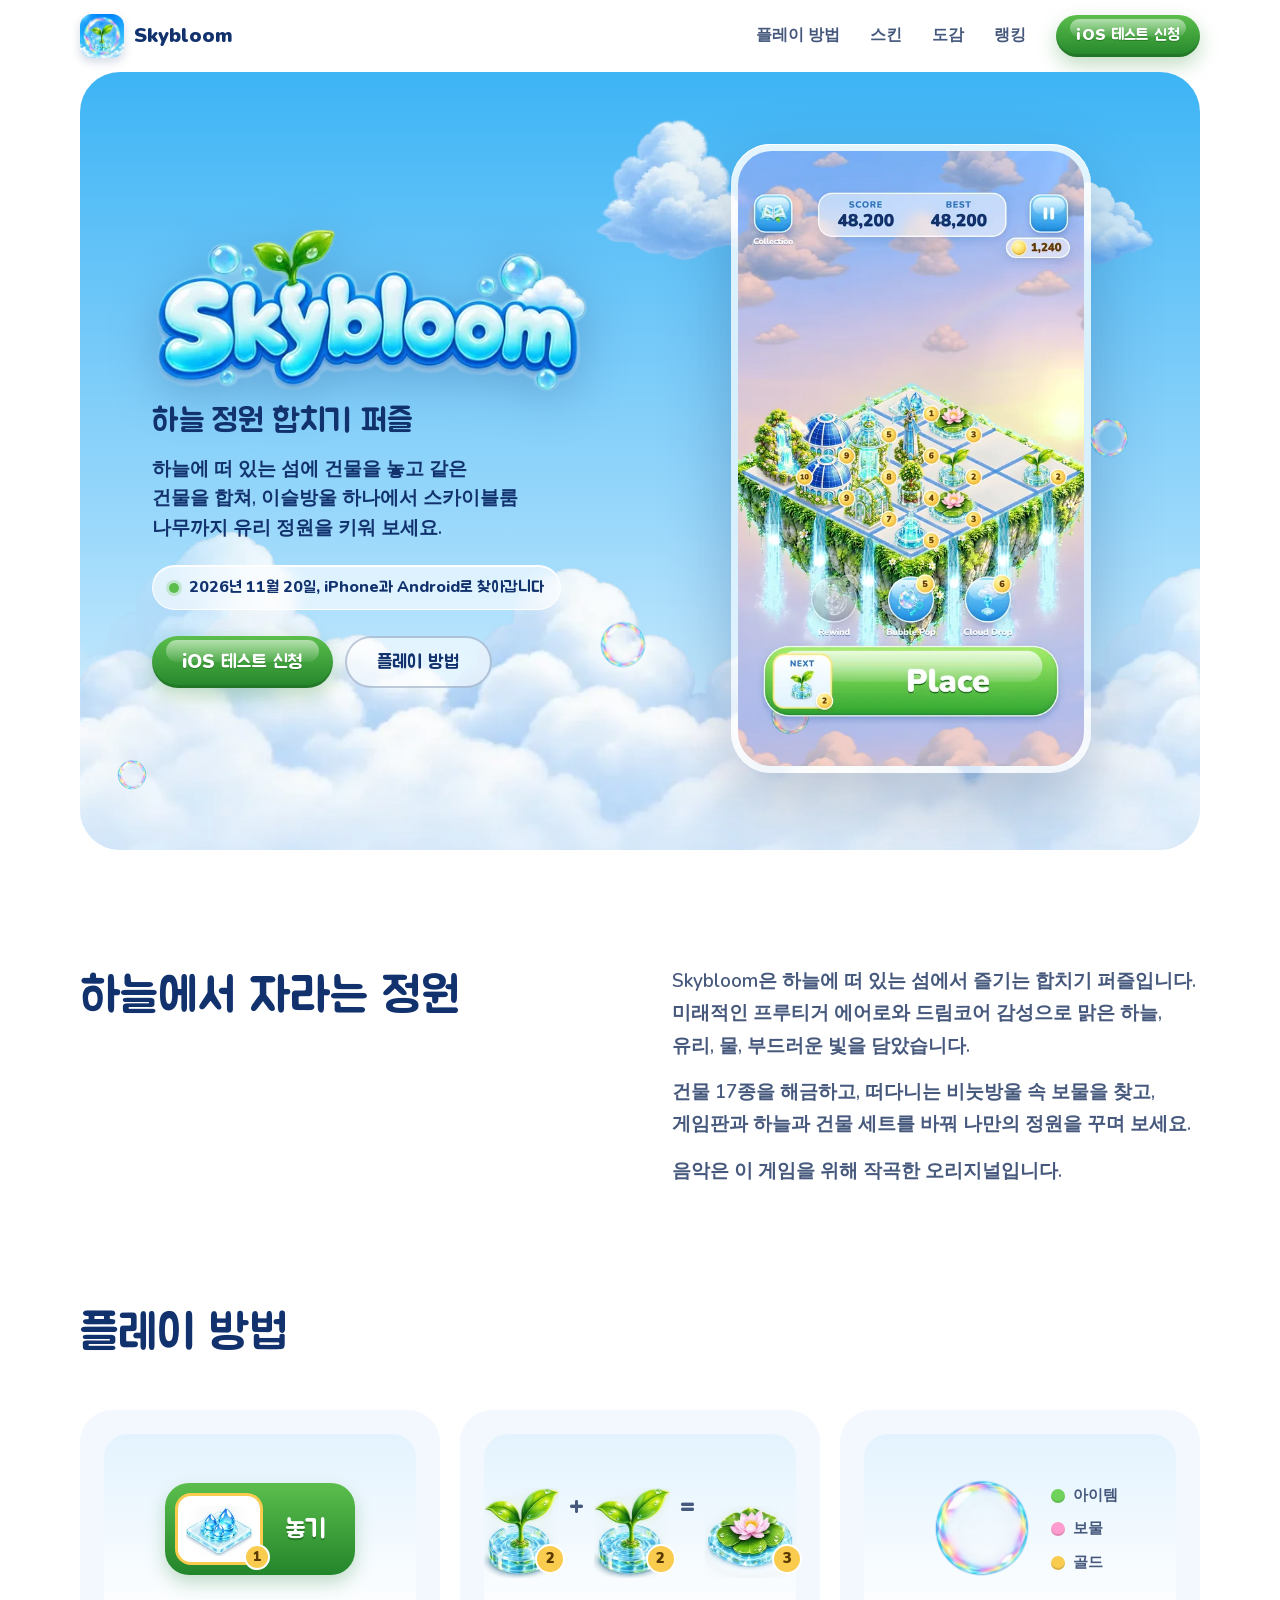
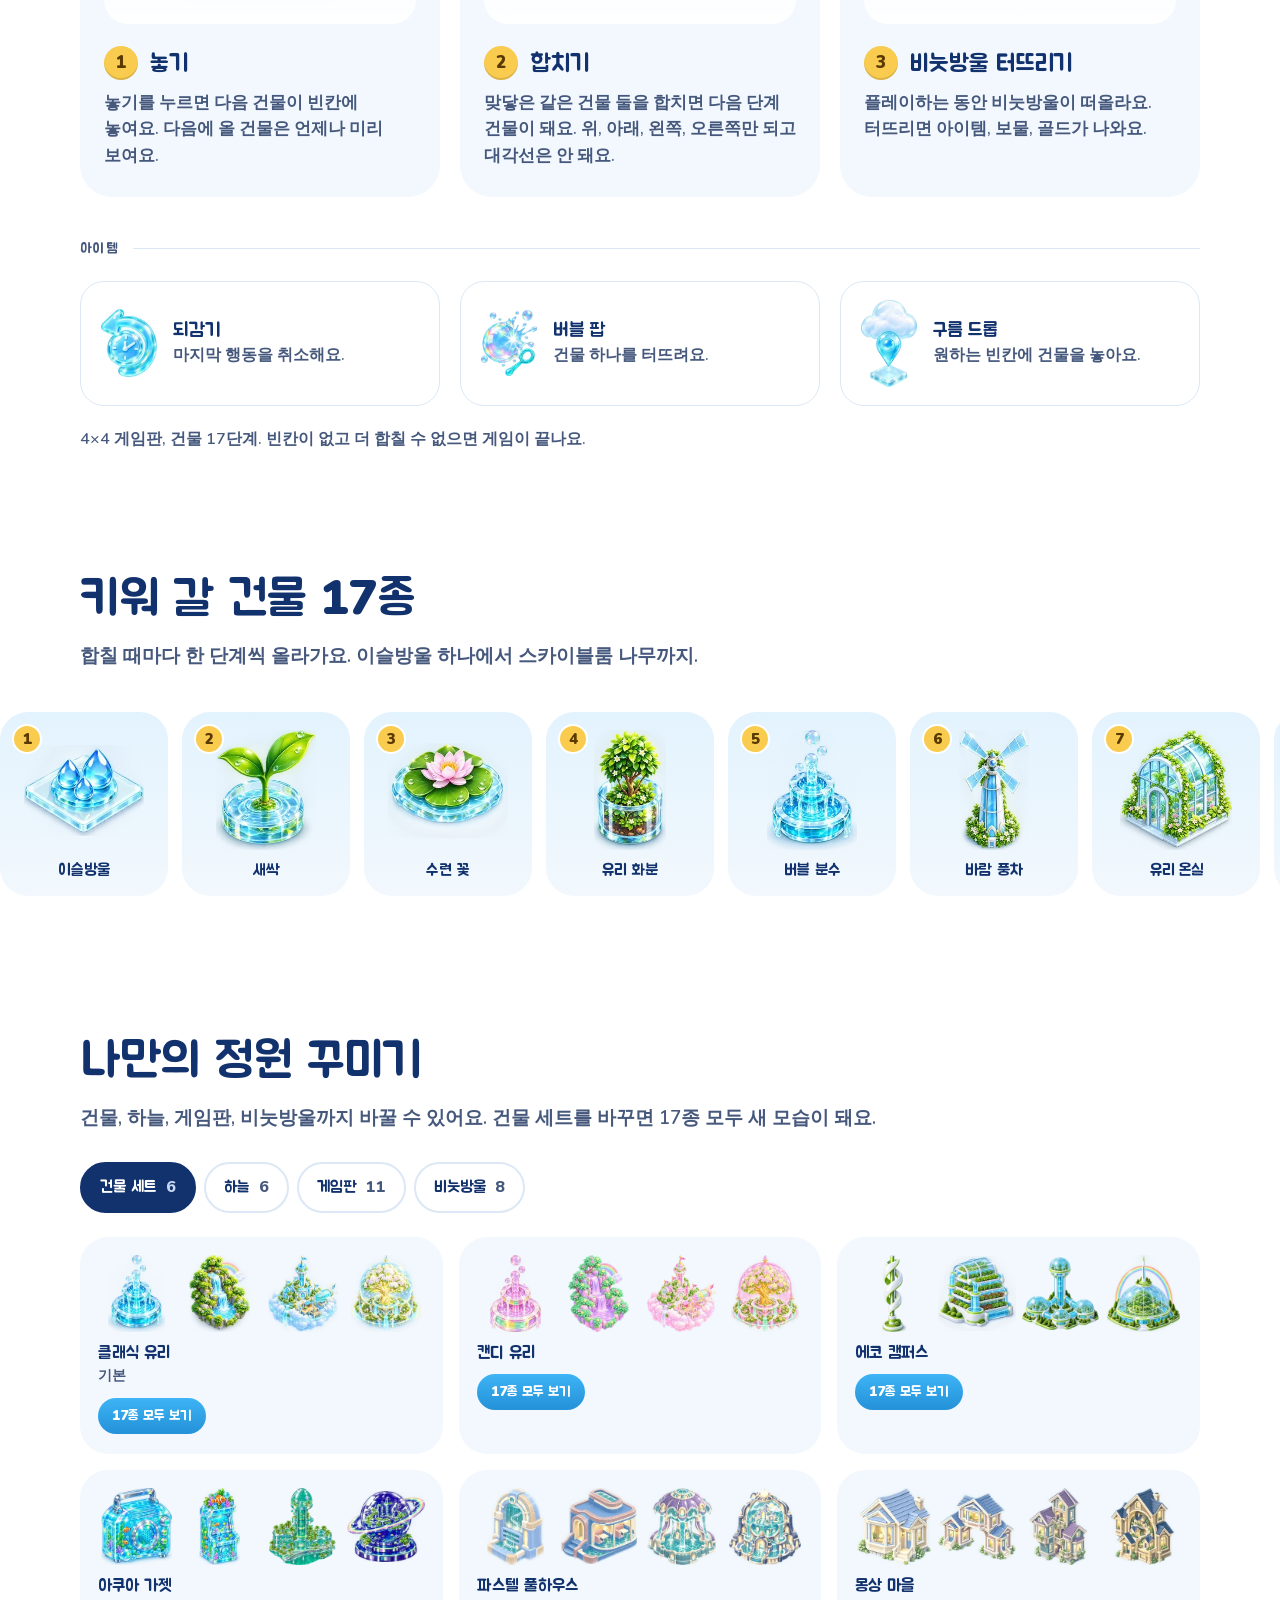
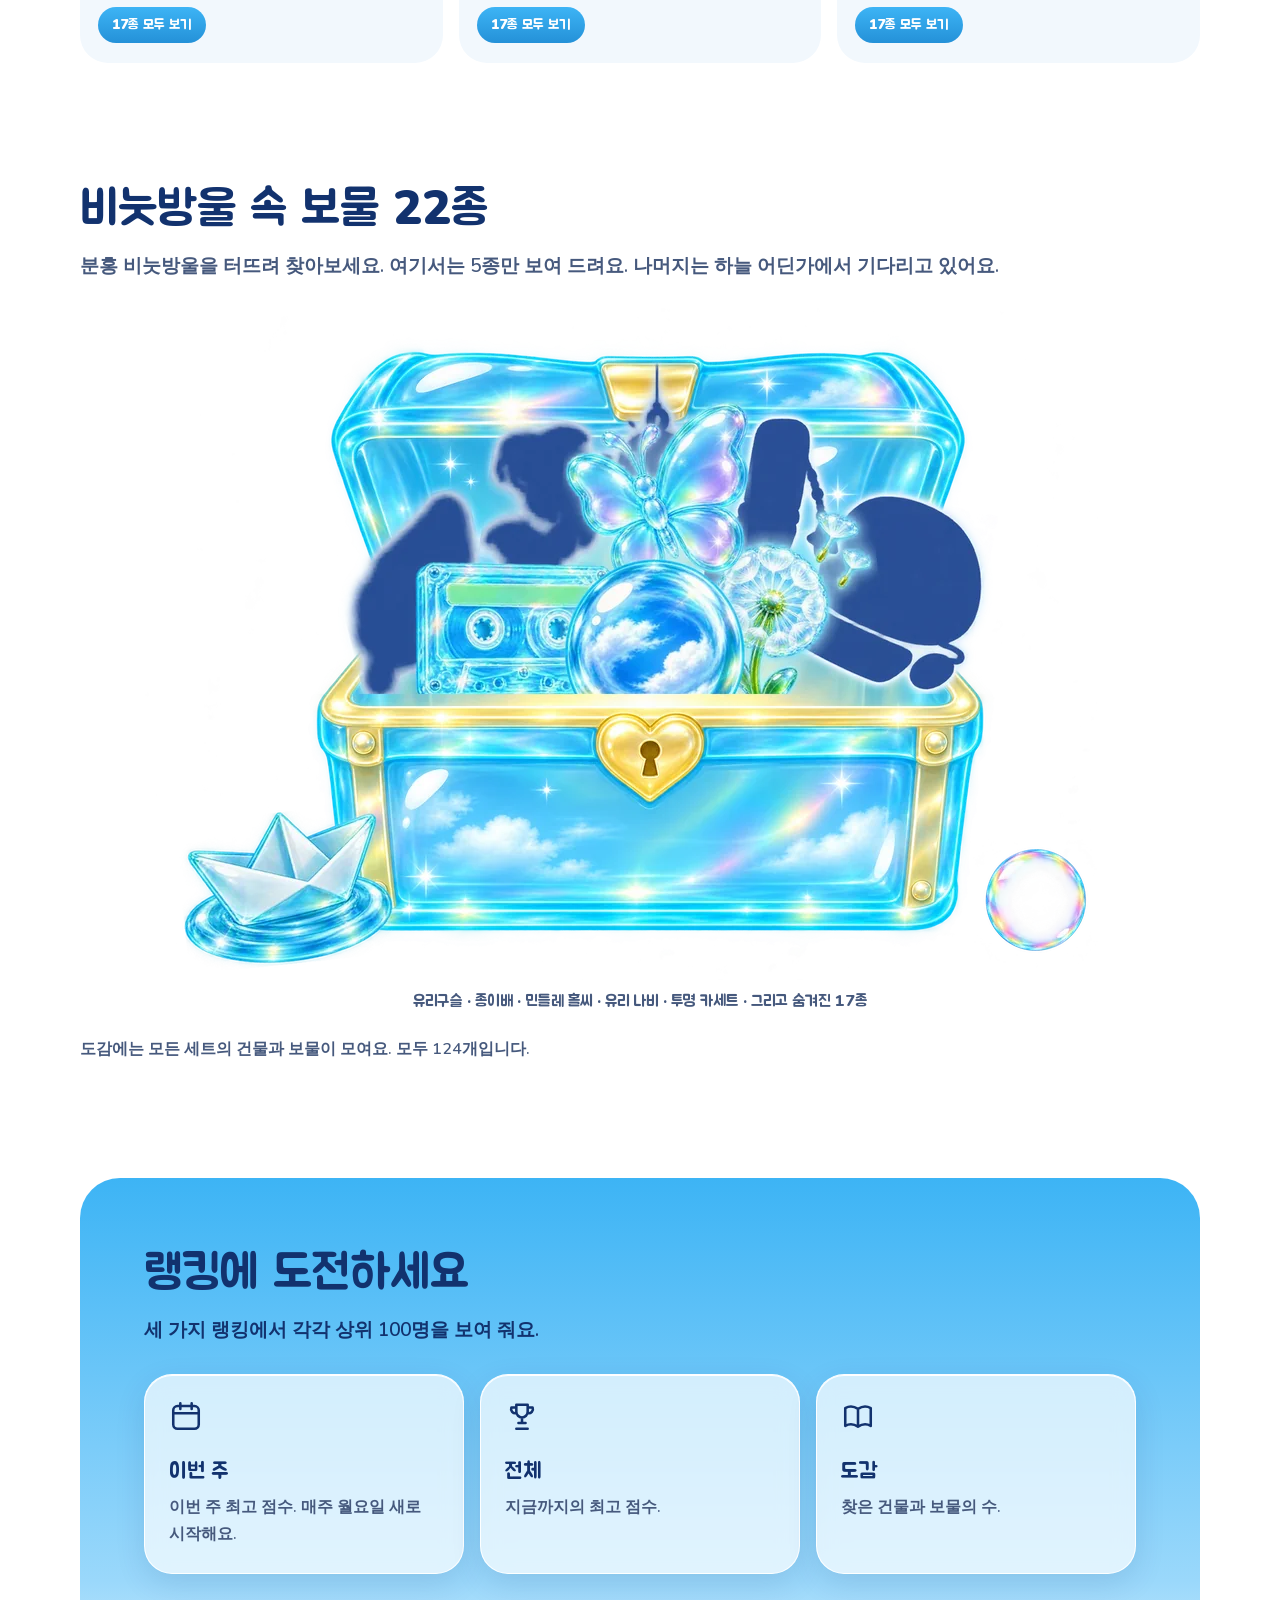
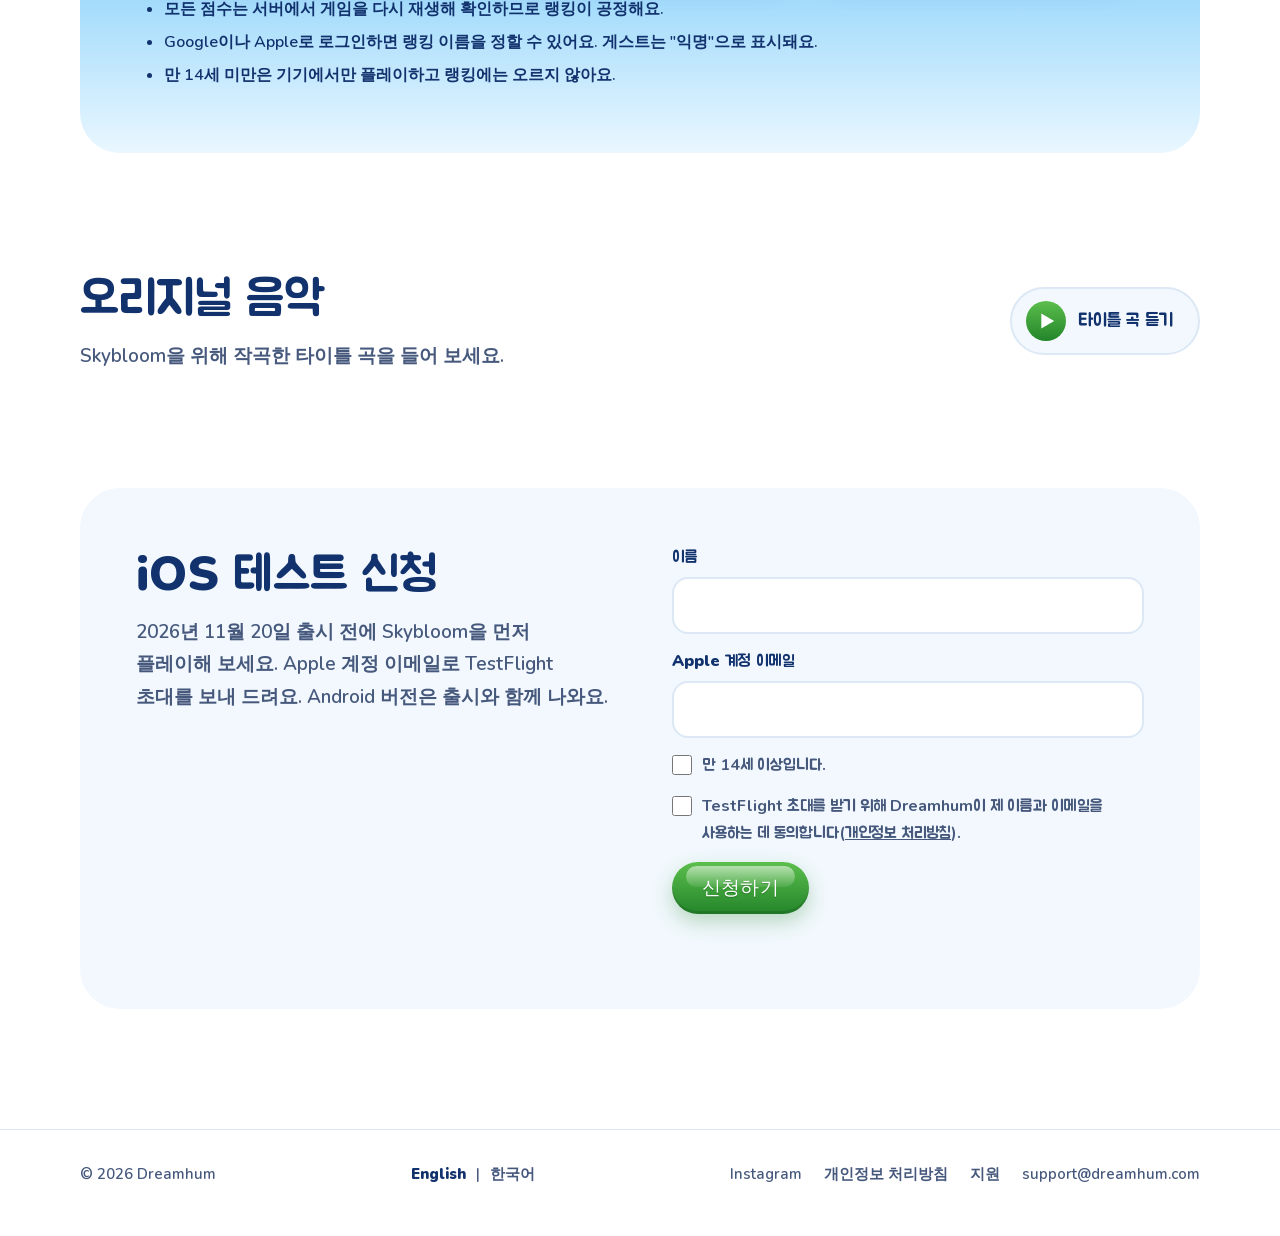
==== commit a4946f4e: "Brand home: merge art sits on one line, Items divider, one-line subtitles, building set pop-up with " ====
--- a/ko/index.html
+++ b/ko/index.html
@@ -117,7 +117,7 @@
 footer a:hover { color: var(--ink); text-decoration: underline; }
 
 
-.sub { margin-top: 12px; max-width: 60ch; color: var(--ink-soft); font-size: 19px; }
+.sub { margin-top: 12px; color: var(--ink-soft); font-size: 19px; }
 
 /* buildings: one ladder you can scroll sideways */
 .ladder { margin-top: 32px; overflow-x: auto; scroll-snap-type: x mandatory; scrollbar-width: thin; padding: 8px 0 18px; }
@@ -147,19 +147,10 @@
 .tl { padding: 16px 12px 14px; border-radius: 24px; background: var(--soft); text-align: center; }
 .tl img { width: 100%; max-width: 120px; height: 90px; object-fit: contain; margin: 0 auto; }
 
-/* collection: five shown, the rest kept secret */
-.treasures { list-style: none; padding: 0; margin-top: 28px; display: grid; grid-template-columns: repeat(auto-fill, minmax(150px, 1fr)); gap: 14px; }
-.tr { position: relative; padding: 16px 12px 14px; border-radius: 24px; text-align: center; background: linear-gradient(180deg, #e9f6ff, #fff); border: 1px solid var(--line); }
-.tr img { width: 100px; height: 100px; object-fit: contain; margin: 0 auto; }
-.tr b { display: block; margin-top: 8px; font-size: 15px; font-weight: 900; line-height: 1.25; }
-.rar { display: inline-block; margin-top: 6px; padding: 2px 10px; border-radius: 100px; font-size: 12px; font-weight: 900; color: #fff; background: #3b7fe0; }
-.R .rar { background: #8a5ad8; }
-.L .rar { background: linear-gradient(#f6c74e, #e39a1d); color: var(--gold-ink); }
-.rar.ghost { visibility: hidden; }
-.tr.hid { background: linear-gradient(180deg, #1d3d7a, #12326e); border-color: #2c5194; }
-.tr.hid img { opacity: .9; }
-.tr.hid b { color: var(--gold); font-size: 22px; letter-spacing: .08em; text-shadow: 0 0 12px rgba(249,203,78,.7); }
-.tr.hid.L { box-shadow: 0 0 0 2px rgba(249,203,78,.55), 0 10px 26px rgba(227,154,29,.25); }
+/* collection: one treasure chest */
+.chest { margin: 24px auto 0; max-width: 1008px; text-align: center; }
+.chest img { width: 100%; height: auto; }
+.chest figcaption { margin-top: 8px; font-size: 16px; font-weight: 800; color: var(--ink-soft); }
 
 /* ranking: a sky band again, glass cards on it */
 .rank { border-radius: 40px; padding: clamp(28px, 6vw, 64px); background: linear-gradient(180deg, var(--sky-1), var(--sky-2) 70%, var(--sky-3)); }
@@ -193,9 +184,32 @@
 .msg.ok { color: #1f7a27; }
 .msg.err { color: #b3261e; }
 
+.merge { align-items: flex-end; padding-bottom: 46px; }
+.merge .op { align-self: center; }
+.merge .bld:not(:last-child) img { width: clamp(54px, 14vw, 76px); }
+.kicker { display: flex; align-items: center; gap: 14px; margin-top: 40px; font-size: 14px; font-weight: 900; letter-spacing: .1em; text-transform: uppercase; color: var(--ink-soft); }
+.kicker::after { content: ""; flex: 1; height: 1px; background: var(--line); }
+.set button { all: unset; box-sizing: border-box; display: block; width: 100%; cursor: pointer; border-radius: 20px; }
+.set button:focus-visible { outline: 3px solid var(--sky-1); outline-offset: 8px; }
+.set { transition: transform .2s, box-shadow .2s; }
+.set:hover { transform: translateY(-3px); box-shadow: 0 12px 28px rgba(18,50,110,.12); }
+.more { display: inline-block; margin-top: 10px; padding: 6px 14px; border-radius: 100px; font-size: 14px; font-weight: 900; color: #fff; background: linear-gradient(var(--sky-1), #2491d8); }
+#dex { width: min(980px, calc(100% - 32px)); max-height: 88vh; padding: 0; border: 0; border-radius: 32px; color: var(--ink); background: linear-gradient(180deg, #eaf7ff, #fff 40%); box-shadow: 0 30px 80px rgba(18,50,110,.35); }
+#dex::backdrop { background: rgba(18,50,110,.45); backdrop-filter: blur(4px); -webkit-backdrop-filter: blur(4px); }
+.dex-top { position: sticky; top: 0; z-index: 1; display: flex; align-items: center; justify-content: space-between; gap: 16px; padding: 20px 24px 14px; background: rgba(234,247,255,.92); backdrop-filter: blur(8px); -webkit-backdrop-filter: blur(8px); }
+.dex-top h3 { font-size: 26px; font-weight: 900; line-height: 1.2; }
+.dex-top small { display: block; font-size: 15px; font-weight: 800; color: var(--ink-soft); }
+.x { flex: none; width: 44px; height: 44px; border-radius: 50%; border: 2px solid var(--line); background: #fff; color: var(--ink); font: inherit; font-size: 26px; font-weight: 900; line-height: 1; cursor: pointer; }
+.dex { list-style: none; padding: 4px 24px 24px; margin: 0; display: grid; grid-template-columns: repeat(auto-fill, minmax(132px, 1fr)); gap: 12px; }
+.dex li { position: relative; padding: 14px 10px 12px; border-radius: 22px; background: #fff; border: 1px solid var(--line); text-align: center; }
+.dex img { width: 96px; height: 96px; object-fit: contain; margin: 0 auto; }
+.dex .lv { top: 8px; left: 8px; right: auto; bottom: auto; width: 26px; height: 26px; font-size: 13px; }
+.dex .nm { font-size: 14px; margin-top: 6px; }
+@media (max-width: 560px) { .dex { grid-template-columns: repeat(2, 1fr); padding-inline: 16px; } .dex-top { padding-inline: 16px; } }
+
 /* Korean: Nunito still sets Latin letters and numbers; Korean falls to Jua (headings) or the system font (body) */
 body { font-family: "Nunito", "Apple SD Gothic Neo", "Malgun Gothic", "Noto Sans KR", system-ui, sans-serif; font-weight: 600; line-height: 1.7; word-break: keep-all; }
-h1, h2, h3, .tagline, .btn, .tabs button, .nm, .tr b, .g b, .play, .chip, .next b, form label, .op { font-family: "Nunito", "Jua", sans-serif; font-synthesis: none; }
+h1, h2, h3, .tagline, .btn, .tabs button, .nm, .g b, .kicker, .more, .dex-top h3, .chest figcaption, .play, .chip, .next b, form label, .op { font-family: "Nunito", "Jua", sans-serif; font-synthesis: none; }
 h2 { letter-spacing: 0; line-height: 1.25; }
 @media (max-width: 900px) {
   .sets { grid-template-columns: 1fr 1fr; } .skies { grid-template-columns: repeat(3, 1fr); } .boards, .join, .sound { grid-template-columns: 1fr; }
@@ -277,7 +291,7 @@
           <p>놓기를 누르면 다음 건물이 빈칸에 놓여요. 다음에 올 건물은 언제나 미리 보여요.</p>
         </li>
         <li>
-          <div class="art" aria-hidden="true">
+          <div class="art merge" aria-hidden="true">
             <span class="bld"><img src="/assets/brand/b-sprout.webp" width="200" height="240" alt=""><span class="lv">2</span></span>
             <span class="op">+</span>
             <span class="bld"><img src="/assets/brand/b-sprout.webp" width="200" height="240" alt=""><span class="lv">2</span></span>
@@ -301,6 +315,7 @@
         </li>
       </ol>
 
+      <p class="kicker">아이템</p>
       <div class="items">
         <div class="item"><img src="/assets/brand/item-rewind.webp" width="164" height="200" alt=""><div><h3>되감기</h3><p>마지막 행동을 취소해요.</p></div></div>
         <div class="item"><img src="/assets/brand/item-pop.webp" width="170" height="200" alt=""><div><h3>버블 팝</h3><p>건물 하나를 터뜨려요.</p></div></div>
@@ -348,12 +363,12 @@
         <button role="tab" id="t-bubs" aria-controls="p-bubs" aria-selected="false" tabindex="-1">비눗방울 <span>8</span></button>
       </div>
       <div class="panel" role="tabpanel" id="p-sets" aria-labelledby="t-sets"><ul class="g sets">
-          <li class="set"><div class="row"><img src="/assets/brand/g/set-classic-05.webp" width="200" height="200" loading="lazy" alt=""><img src="/assets/brand/g/set-classic-10.webp" width="200" height="200" loading="lazy" alt=""><img src="/assets/brand/g/set-classic-14.webp" width="200" height="200" loading="lazy" alt=""><img src="/assets/brand/g/set-classic-17.webp" width="200" height="200" loading="lazy" alt=""></div><b>클래식 유리</b><small>기본</small></li>
-          <li class="set"><div class="row"><img src="/assets/brand/g/set-candy-05.webp" width="200" height="200" loading="lazy" alt=""><img src="/assets/brand/g/set-candy-10.webp" width="200" height="200" loading="lazy" alt=""><img src="/assets/brand/g/set-candy-14.webp" width="200" height="200" loading="lazy" alt=""><img src="/assets/brand/g/set-candy-17.webp" width="200" height="200" loading="lazy" alt=""></div><b>캔디 유리</b></li>
-          <li class="set"><div class="row"><img src="/assets/brand/g/set-eco-05.webp" width="200" height="200" loading="lazy" alt=""><img src="/assets/brand/g/set-eco-10.webp" width="200" height="200" loading="lazy" alt=""><img src="/assets/brand/g/set-eco-14.webp" width="200" height="200" loading="lazy" alt=""><img src="/assets/brand/g/set-eco-17.webp" width="200" height="200" loading="lazy" alt=""></div><b>에코 캠퍼스</b></li>
-          <li class="set"><div class="row"><img src="/assets/brand/g/set-aqua-05.webp" width="200" height="200" loading="lazy" alt=""><img src="/assets/brand/g/set-aqua-10.webp" width="200" height="200" loading="lazy" alt=""><img src="/assets/brand/g/set-aqua-14.webp" width="200" height="200" loading="lazy" alt=""><img src="/assets/brand/g/set-aqua-17.webp" width="200" height="200" loading="lazy" alt=""></div><b>아쿠아 가젯</b></li>
-          <li class="set"><div class="row"><img src="/assets/brand/g/set-poolhouse-05.webp" width="200" height="200" loading="lazy" alt=""><img src="/assets/brand/g/set-poolhouse-10.webp" width="200" height="200" loading="lazy" alt=""><img src="/assets/brand/g/set-poolhouse-14.webp" width="200" height="200" loading="lazy" alt=""><img src="/assets/brand/g/set-poolhouse-17.webp" width="200" height="200" loading="lazy" alt=""></div><b>파스텔 풀하우스</b></li>
-          <li class="set"><div class="row"><img src="/assets/brand/g/set-reverie-05.webp" width="200" height="200" loading="lazy" alt=""><img src="/assets/brand/g/set-reverie-10.webp" width="200" height="200" loading="lazy" alt=""><img src="/assets/brand/g/set-reverie-14.webp" width="200" height="200" loading="lazy" alt=""><img src="/assets/brand/g/set-reverie-17.webp" width="200" height="200" loading="lazy" alt=""></div><b>몽상 마을</b></li>
+          <li class="set"><button type="button" data-set="classic" aria-haspopup="dialog"><div class="row"><img src="/assets/brand/g/set-classic-05.webp" width="200" height="200" loading="lazy" alt=""><img src="/assets/brand/g/set-classic-10.webp" width="200" height="200" loading="lazy" alt=""><img src="/assets/brand/g/set-classic-14.webp" width="200" height="200" loading="lazy" alt=""><img src="/assets/brand/g/set-classic-17.webp" width="200" height="200" loading="lazy" alt=""></div><b>클래식 유리</b><small>기본</small><span class="more">17종 모두 보기</span></button></li>
+          <li class="set"><button type="button" data-set="candy" aria-haspopup="dialog"><div class="row"><img src="/assets/brand/g/set-candy-05.webp" width="200" height="200" loading="lazy" alt=""><img src="/assets/brand/g/set-candy-10.webp" width="200" height="200" loading="lazy" alt=""><img src="/assets/brand/g/set-candy-14.webp" width="200" height="200" loading="lazy" alt=""><img src="/assets/brand/g/set-candy-17.webp" width="200" height="200" loading="lazy" alt=""></div><b>캔디 유리</b><span class="more">17종 모두 보기</span></button></li>
+          <li class="set"><button type="button" data-set="eco" aria-haspopup="dialog"><div class="row"><img src="/assets/brand/g/set-eco-05.webp" width="200" height="200" loading="lazy" alt=""><img src="/assets/brand/g/set-eco-10.webp" width="200" height="200" loading="lazy" alt=""><img src="/assets/brand/g/set-eco-14.webp" width="200" height="200" loading="lazy" alt=""><img src="/assets/brand/g/set-eco-17.webp" width="200" height="200" loading="lazy" alt=""></div><b>에코 캠퍼스</b><span class="more">17종 모두 보기</span></button></li>
+          <li class="set"><button type="button" data-set="aqua" aria-haspopup="dialog"><div class="row"><img src="/assets/brand/g/set-aqua-05.webp" width="200" height="200" loading="lazy" alt=""><img src="/assets/brand/g/set-aqua-10.webp" width="200" height="200" loading="lazy" alt=""><img src="/assets/brand/g/set-aqua-14.webp" width="200" height="200" loading="lazy" alt=""><img src="/assets/brand/g/set-aqua-17.webp" width="200" height="200" loading="lazy" alt=""></div><b>아쿠아 가젯</b><span class="more">17종 모두 보기</span></button></li>
+          <li class="set"><button type="button" data-set="poolhouse" aria-haspopup="dialog"><div class="row"><img src="/assets/brand/g/set-poolhouse-05.webp" width="200" height="200" loading="lazy" alt=""><img src="/assets/brand/g/set-poolhouse-10.webp" width="200" height="200" loading="lazy" alt=""><img src="/assets/brand/g/set-poolhouse-14.webp" width="200" height="200" loading="lazy" alt=""><img src="/assets/brand/g/set-poolhouse-17.webp" width="200" height="200" loading="lazy" alt=""></div><b>파스텔 풀하우스</b><span class="more">17종 모두 보기</span></button></li>
+          <li class="set"><button type="button" data-set="reverie" aria-haspopup="dialog"><div class="row"><img src="/assets/brand/g/set-reverie-05.webp" width="200" height="200" loading="lazy" alt=""><img src="/assets/brand/g/set-reverie-10.webp" width="200" height="200" loading="lazy" alt=""><img src="/assets/brand/g/set-reverie-14.webp" width="200" height="200" loading="lazy" alt=""><img src="/assets/brand/g/set-reverie-17.webp" width="200" height="200" loading="lazy" alt=""></div><b>몽상 마을</b><span class="more">17종 모두 보기</span></button></li>
         </ul></div>
       <div class="panel" role="tabpanel" id="p-skies" aria-labelledby="t-skies" hidden><ul class="g skies">
           <li class="sky"><img src="/assets/brand/g/sky-day.webp" width="400" height="500" loading="lazy" alt=""><b>하늘 섬</b><small>기본</small></li>
@@ -393,30 +408,11 @@
     <div class="wrap">
       <h2>비눗방울 속 보물 22종</h2>
       <p class="sub">분홍 비눗방울을 터뜨려 찾아보세요. 여기서는 5종만 보여 드려요. 나머지는 하늘 어딘가에서 기다리고 있어요.</p>
-      <ul class="treasures">
-        <li class="tr C"><img src="/assets/brand/g/tr-01.webp" width="180" height="180" loading="lazy" alt=""><b>유리구슬</b><span class="rar">일반</span></li>
-        <li class="tr C"><img src="/assets/brand/g/tr-02.webp" width="180" height="180" loading="lazy" alt=""><b>종이배</b><span class="rar">일반</span></li>
-        <li class="tr C"><img src="/assets/brand/g/tr-03.webp" width="180" height="180" loading="lazy" alt=""><b>민들레 홀씨</b><span class="rar">일반</span></li>
-        <li class="tr hid C"><img src="/assets/brand/g/tr-04.webp" width="180" height="180" loading="lazy" alt=""><b aria-label="숨겨진 보물">???</b><span class="rar ghost">일반</span></li>
-        <li class="tr hid C"><img src="/assets/brand/g/tr-05.webp" width="180" height="180" loading="lazy" alt=""><b aria-label="숨겨진 보물">???</b><span class="rar ghost">일반</span></li>
-        <li class="tr hid C"><img src="/assets/brand/g/tr-06.webp" width="180" height="180" loading="lazy" alt=""><b aria-label="숨겨진 보물">???</b><span class="rar ghost">일반</span></li>
-        <li class="tr R"><img src="/assets/brand/g/tr-07.webp" width="180" height="180" loading="lazy" alt=""><b>유리 나비</b><span class="rar">희귀</span></li>
-        <li class="tr hid R"><img src="/assets/brand/g/tr-08.webp" width="180" height="180" loading="lazy" alt=""><b aria-label="숨겨진 보물">???</b><span class="rar">희귀</span></li>
-        <li class="tr hid R"><img src="/assets/brand/g/tr-09.webp" width="180" height="180" loading="lazy" alt=""><b aria-label="숨겨진 보물">???</b><span class="rar">희귀</span></li>
-        <li class="tr hid R"><img src="/assets/brand/g/tr-10.webp" width="180" height="180" loading="lazy" alt=""><b aria-label="숨겨진 보물">???</b><span class="rar">희귀</span></li>
-        <li class="tr hid L"><img src="/assets/brand/g/tr-11.webp" width="180" height="180" loading="lazy" alt=""><b aria-label="숨겨진 보물">???</b><span class="rar">전설</span></li>
-        <li class="tr hid L"><img src="/assets/brand/g/tr-12.webp" width="180" height="180" loading="lazy" alt=""><b aria-label="숨겨진 보물">???</b><span class="rar">전설</span></li>
-        <li class="tr hid C"><img src="/assets/brand/g/tr-13.webp" width="180" height="180" loading="lazy" alt=""><b aria-label="숨겨진 보물">???</b><span class="rar ghost">일반</span></li>
-        <li class="tr C"><img src="/assets/brand/g/tr-14.webp" width="180" height="180" loading="lazy" alt=""><b>투명 카세트</b><span class="rar">일반</span></li>
-        <li class="tr hid C"><img src="/assets/brand/g/tr-15.webp" width="180" height="180" loading="lazy" alt=""><b aria-label="숨겨진 보물">???</b><span class="rar ghost">일반</span></li>
-        <li class="tr hid C"><img src="/assets/brand/g/tr-16.webp" width="180" height="180" loading="lazy" alt=""><b aria-label="숨겨진 보물">???</b><span class="rar ghost">일반</span></li>
-        <li class="tr hid R"><img src="/assets/brand/g/tr-17.webp" width="180" height="180" loading="lazy" alt=""><b aria-label="숨겨진 보물">???</b><span class="rar">희귀</span></li>
-        <li class="tr hid R"><img src="/assets/brand/g/tr-18.webp" width="180" height="180" loading="lazy" alt=""><b aria-label="숨겨진 보물">???</b><span class="rar">희귀</span></li>
-        <li class="tr hid R"><img src="/assets/brand/g/tr-19.webp" width="180" height="180" loading="lazy" alt=""><b aria-label="숨겨진 보물">???</b><span class="rar">희귀</span></li>
-        <li class="tr hid R"><img src="/assets/brand/g/tr-20.webp" width="180" height="180" loading="lazy" alt=""><b aria-label="숨겨진 보물">???</b><span class="rar">희귀</span></li>
-        <li class="tr hid L"><img src="/assets/brand/g/tr-21.webp" width="180" height="180" loading="lazy" alt=""><b aria-label="숨겨진 보물">???</b><span class="rar">전설</span></li>
-        <li class="tr hid L"><img src="/assets/brand/g/tr-22.webp" width="180" height="180" loading="lazy" alt=""><b aria-label="숨겨진 보물">???</b><span class="rar">전설</span></li>
-      </ul>
+      <figure class="chest">
+        <img src="/assets/brand/chest-1008.webp" srcset="/assets/brand/chest-640.webp 640w, /assets/brand/chest-1008.webp 1008w" sizes="(max-width: 1040px) 100vw, 1008px" width="1008" height="674" loading="lazy"
+             alt="보물이 가득 쌓인 열린 유리 보물상자: 유리구슬, 투명 카세트, 민들레 홀씨, 유리 나비가 보이고 종이배는 상자 앞으로 쏟아져 나와 있어요. 나머지 보물은 아직 숨겨진 어두운 실루엣이에요.">
+        <figcaption>유리구슬 · 종이배 · 민들레 홀씨 · 유리 나비 · 투명 카세트 · 그리고 숨겨진 17종</figcaption>
+      </figure>
       <p class="rule">도감에는 모든 세트의 건물과 보물이 모여요. 모두 124개입니다.</p>
     </div>
   </section>
@@ -474,11 +470,13 @@
   </section>
 
 </main>
+<dialog id="dex" aria-labelledby="dex-h"><div class="dex-top"><div><h3 id="dex-h"></h3><small>건물 17종</small></div><button class="x" type="button" aria-label="닫기">×</button></div><ol class="dex"></ol></dialog>
+<script type="application/json" id="set-names">{"classic": ["이슬방울", "새싹", "수련 꽃", "유리 화분", "버블 분수", "바람 풍차", "유리 온실", "물빛 정자", "태양 돔", "폭포 정원", "크리스털 탑", "하늘 돔", "무지개 다리", "구름 항구", "별 관측소", "오로라 궁전", "스카이블룸 나무"], "candy": ["이슬방울", "새싹", "수련 꽃", "유리 화분", "버블 분수", "바람 풍차", "유리 온실", "물빛 정자", "태양 돔", "폭포 정원", "크리스털 탑", "하늘 돔", "무지개 다리", "구름 항구", "별 관측소", "오로라 궁전", "스카이블룸 나무"], "poolhouse": ["타일 램프", "버섯 샤워", "물결 벤치", "분홍 공중전화", "물빛 주크박스", "구름 계단", "풀사이드 부스", "아치 풀하우스", "버섯 목욕당", "수상 다이너", "진주 조개 욕장", "물의 모래시계", "뫼비우스 수로", "해파리 공중 온천", "천체 조수 관측소", "역중력 목욕궁", "바다를 품은 꿈의 구체"], "reverie": ["꿈 우편함", "지붕 새집", "현관 화단", "홀로 선 문", "창문 오두막", "쌍둥이 현관집", "발코니 하우스", "구름 회전목마 정거장", "다락 계단집", "주택 다리", "창문 탑", "중정 저택", "뒤집힌 꿈의 도서관", "발코니 군락", "끝없는 계단집", "달을 품은 공중 수목원", "접힌 마을"], "eco": ["에코 포드", "태양광 등", "토피어리 화분", "빗물 탱크", "나선 풍차", "분수 연못", "홀로 키오스크", "포드 하우스", "유리 전시관", "수경 정원", "아트리움 홀", "모노레일 역", "터빈 타워", "튜브 광장", "스카이 랩", "아쿠아 아콜로지", "바이오스피어 언덕"], "aqua": ["어항", "캡슐", "라바 램프", "해파리 수조", "라디오 오두막", "디스크 분수", "픽셀 펫 하우스", "수족관 오두막", "물방울 돔", "산호 오락실", "돌고래 첨탑", "튜브 슬라이드", "유리 리프트 타워", "오션 드라이브 몰", "웨이브 스테이션", "서버 궁전", "드림 글로브"]}</script>
 
 <footer>
   <div class="wrap">
     <span>© 2026 Dreamhum</span>
-    <nav class="lang" aria-label="언어"><a href="/" lang="en">English</a><span aria-hidden="true">|</span><a href="/ko/" lang="ko" aria-current="page">한국어</a></nav>
+    <nav class="lang" aria-label="Language"><a href="/" lang="en" aria-current="page">English</a><span aria-hidden="true">|</span><a href="/ko/" lang="ko">한국어</a></nav>
     <nav aria-label="하단 메뉴">
       <a href="https://www.instagram.com/skybloom_mobile/">Instagram</a>
       <a href="/skybloom/privacy/">개인정보 처리방침</a>
@@ -493,6 +491,15 @@
 const tabs = [...document.querySelectorAll('[role=tab]')];
 const pick = t => tabs.forEach(b => { const on = b === t; b.setAttribute('aria-selected', on); b.tabIndex = on ? 0 : -1; document.getElementById(b.getAttribute('aria-controls')).hidden = !on; });
 tabs.forEach((b, i) => { b.onclick = () => pick(b); b.onkeydown = e => { const d = { ArrowRight: 1, ArrowLeft: -1 }[e.key]; if (d) { const n = tabs[(i + d + tabs.length) % tabs.length]; pick(n); n.focus(); } }; });
+
+const dex = document.getElementById('dex'), NAMES = JSON.parse(document.getElementById('set-names').textContent);
+document.querySelectorAll('[data-set]').forEach(b => { b.onclick = () => {
+  const s = b.dataset.set; dex.querySelector('h3').textContent = b.querySelector('b').textContent;
+  dex.querySelector('ol').innerHTML = NAMES[s].map((n, i) => `<li><img src="/assets/brand/g/set-${s}-${String(i + 1).padStart(2, '0')}.webp" width="200" height="200" alt=""><span class="lv">${i + 1}</span><span class="nm">${n}</span></li>`).join('');
+  dex.showModal(); dex.scrollTop = 0;
+}; });
+dex.querySelector('.x').onclick = () => dex.close();
+dex.onclick = e => { if (e.target === dex) dex.close(); };   // a click on the backdrop closes it
 
 const play = document.querySelector('.play'), audio = document.querySelector('#sound audio');
 play.onclick = () => audio.paused ? audio.play() : audio.pause();
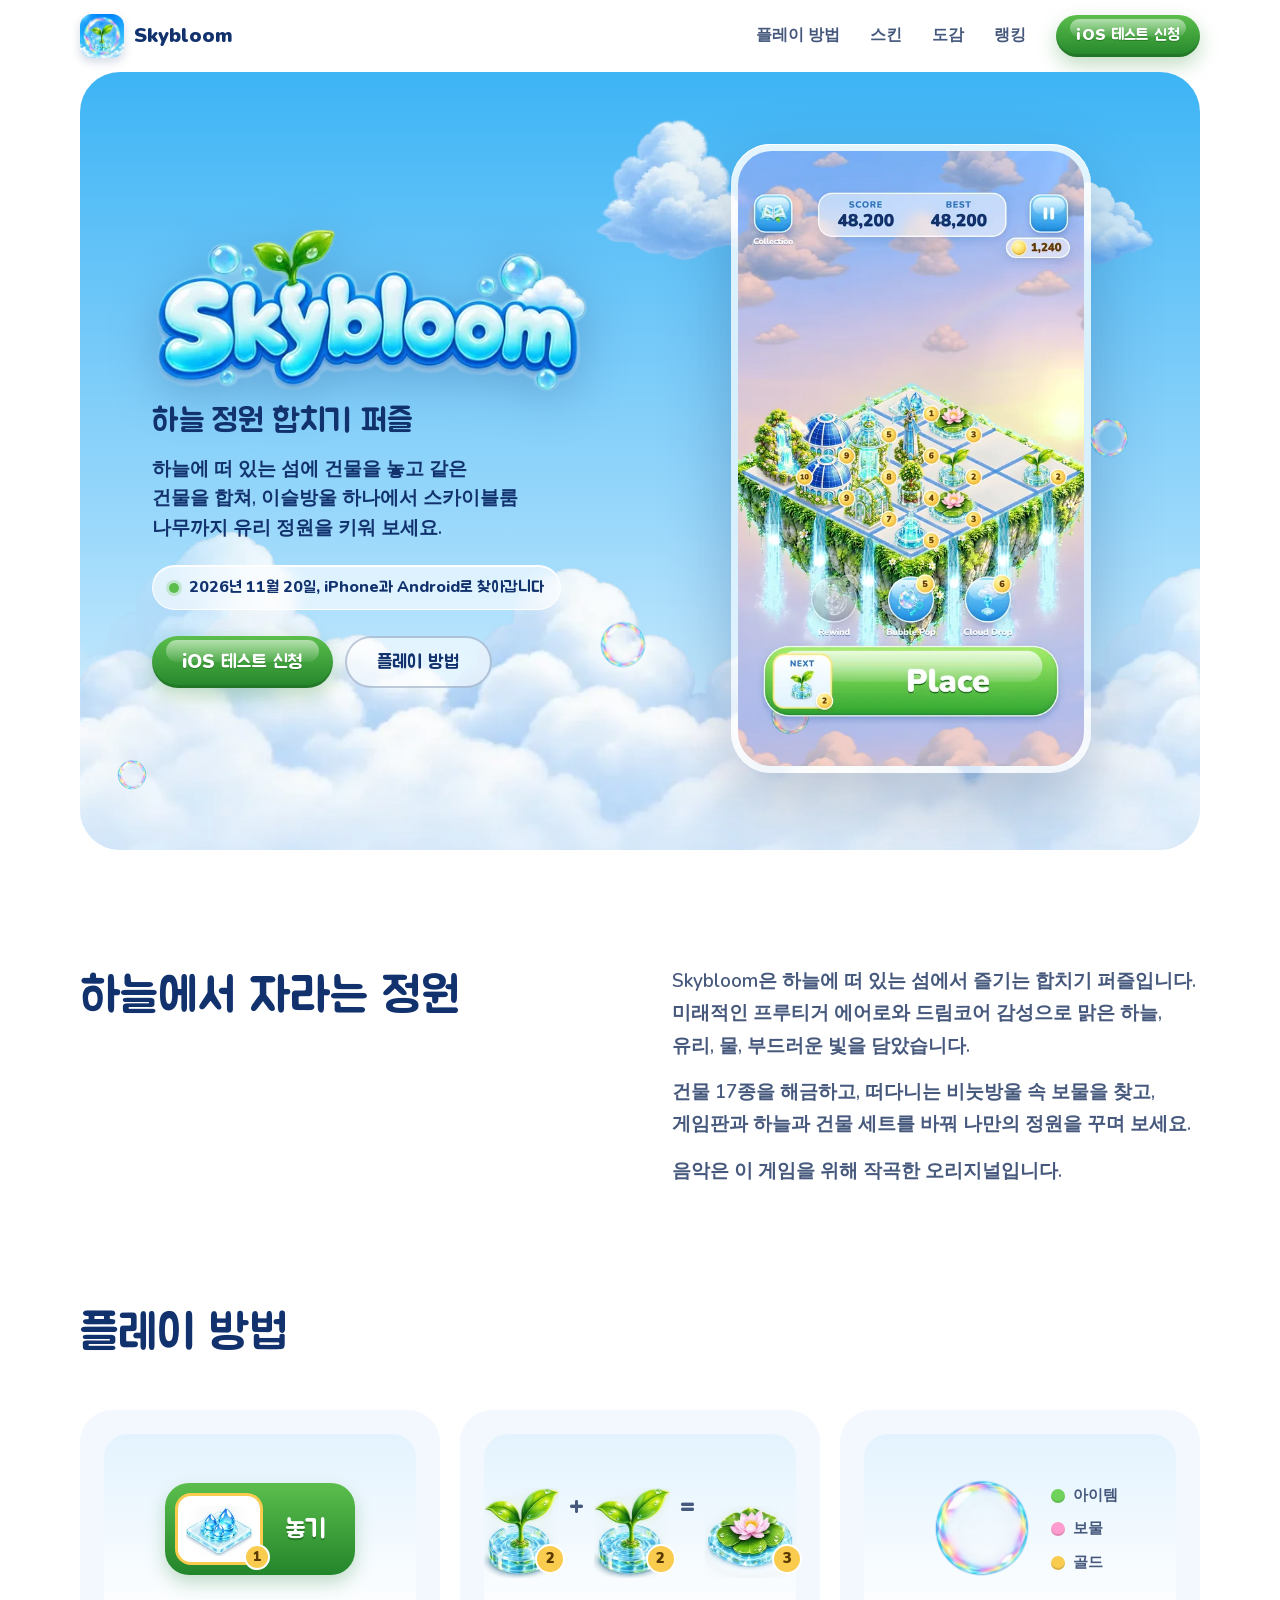
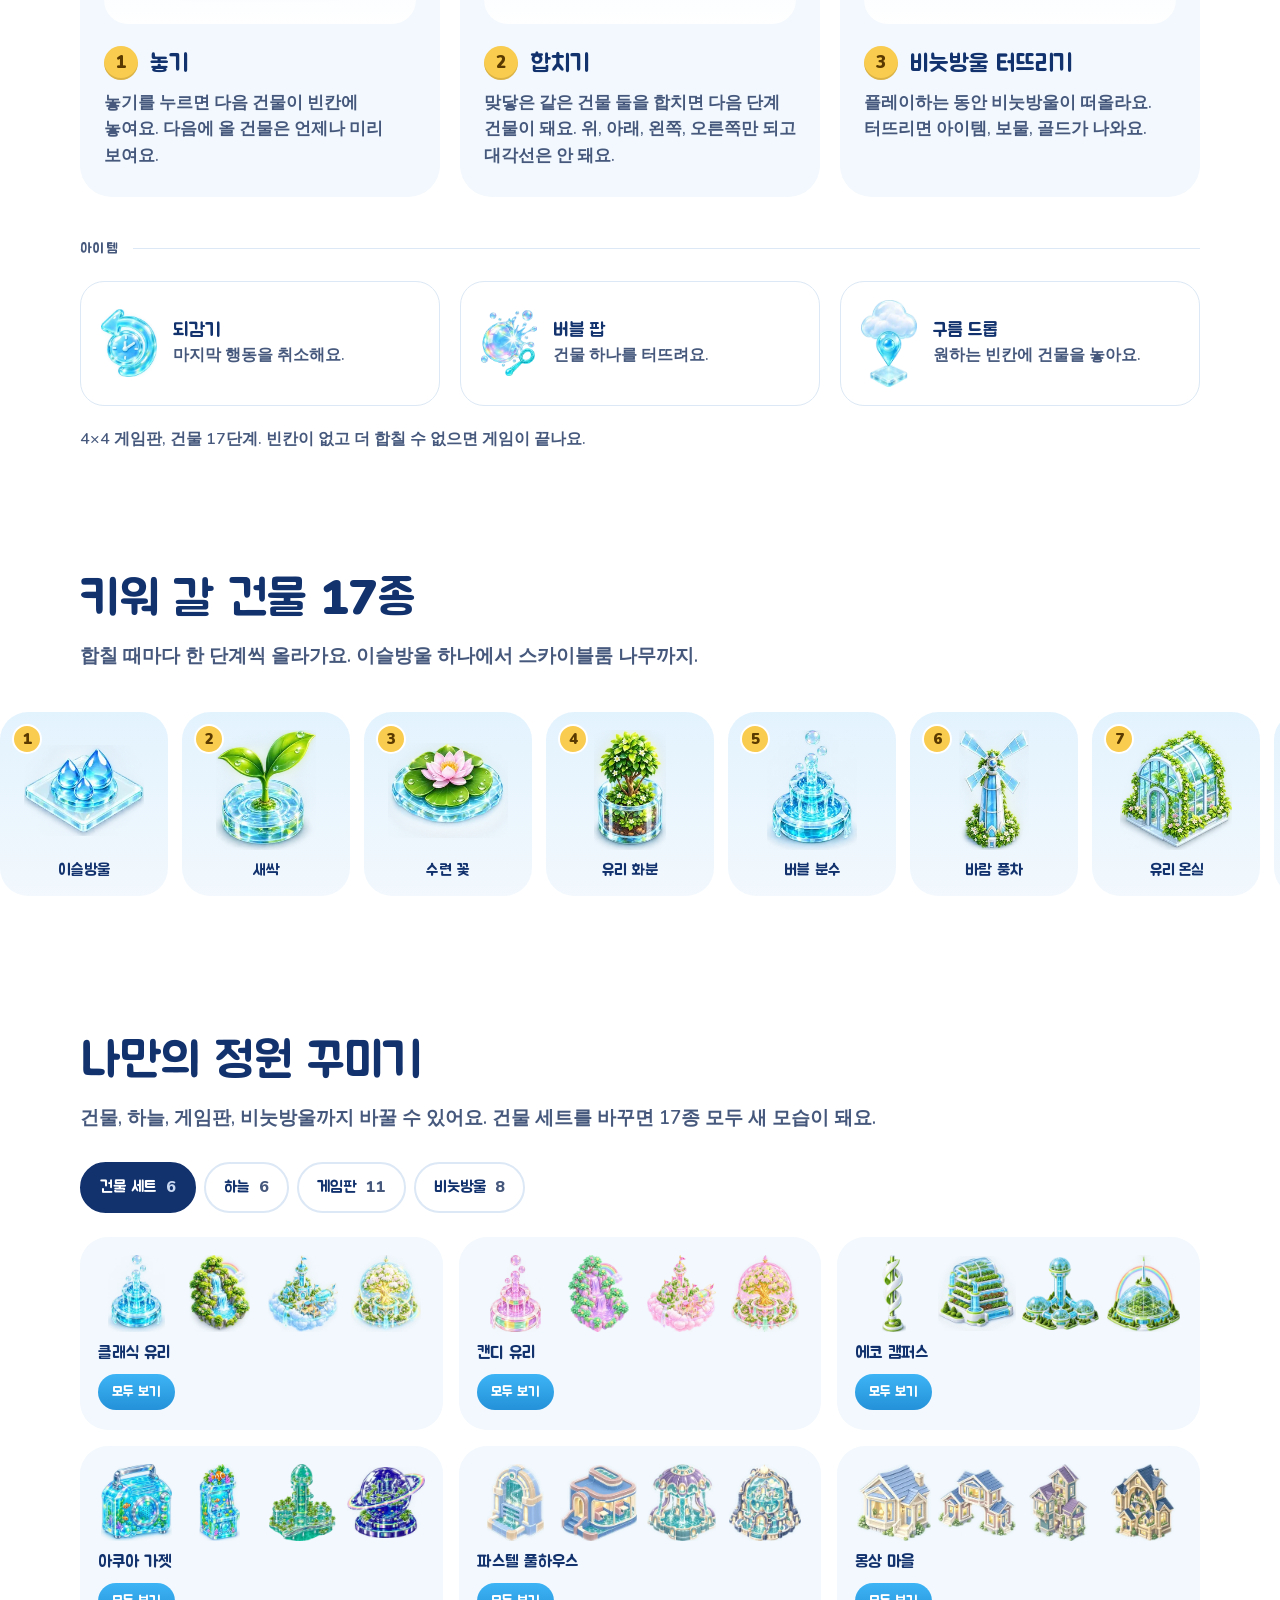
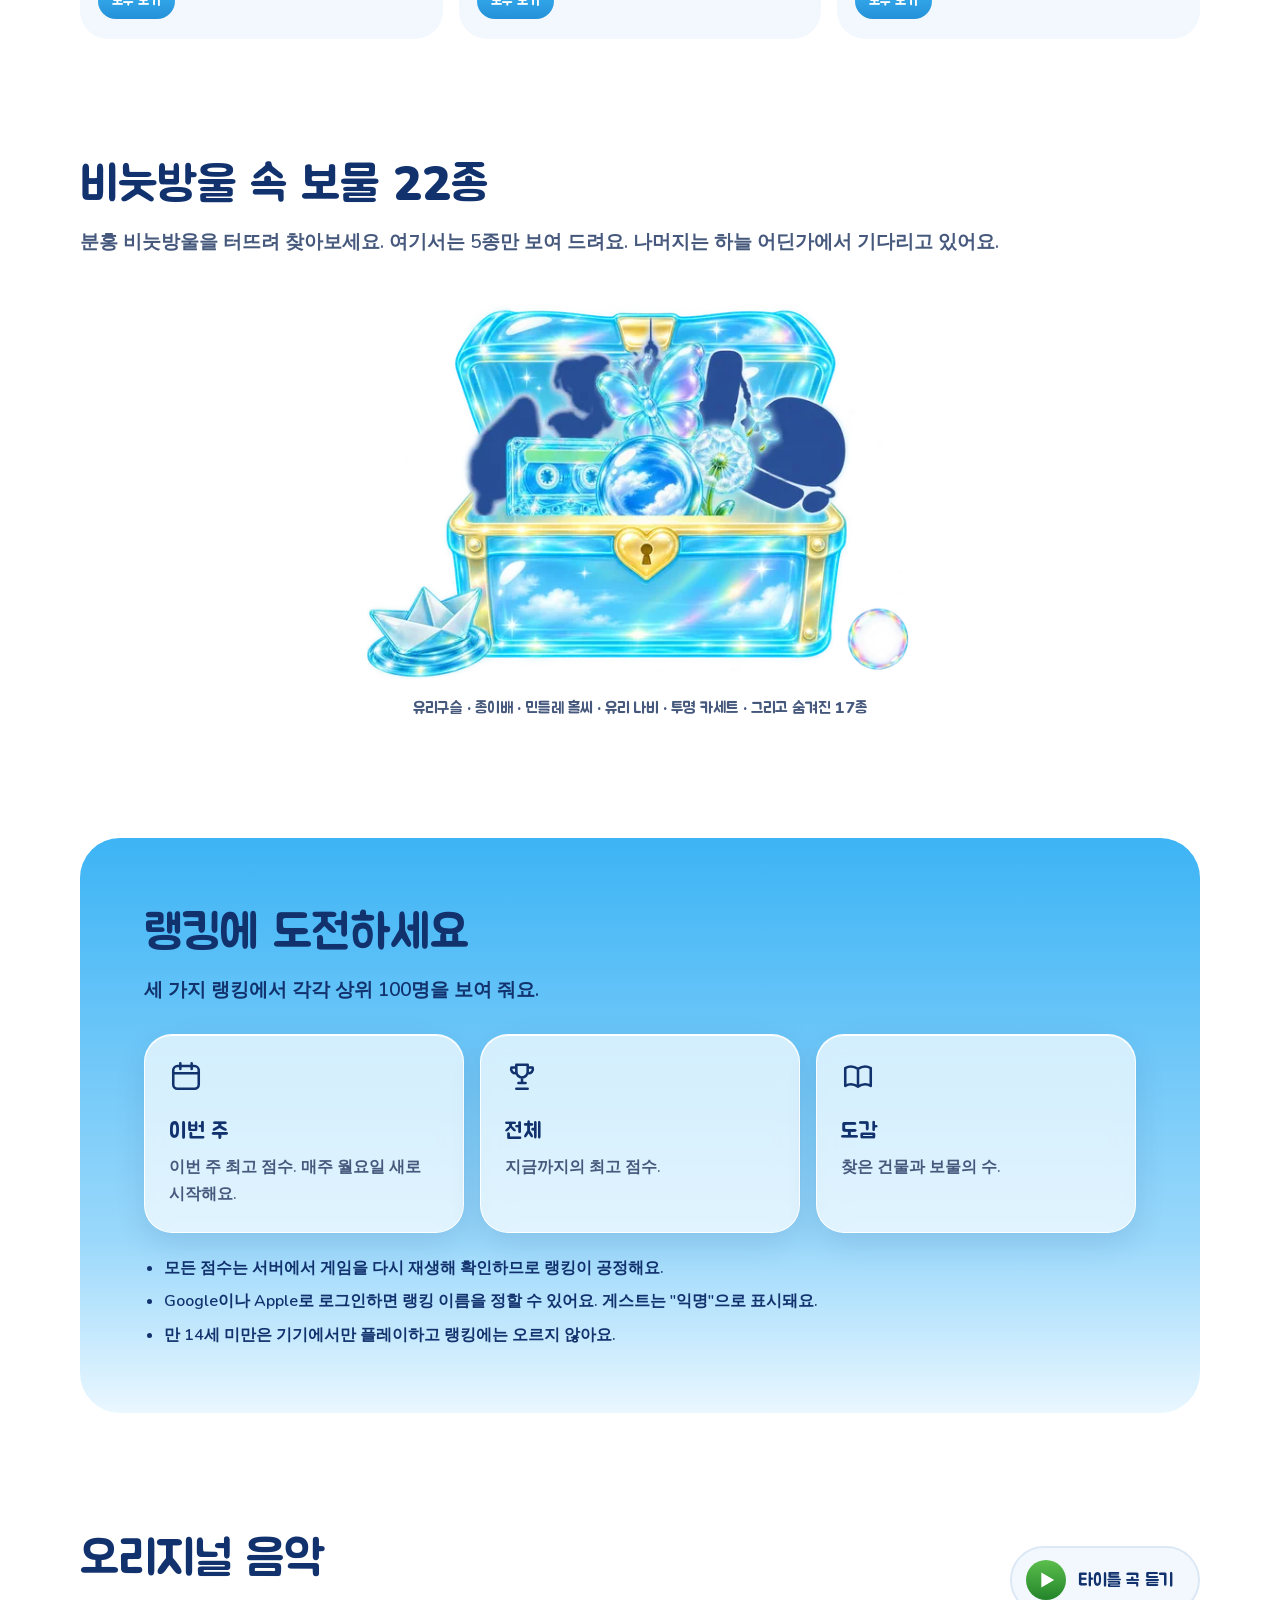
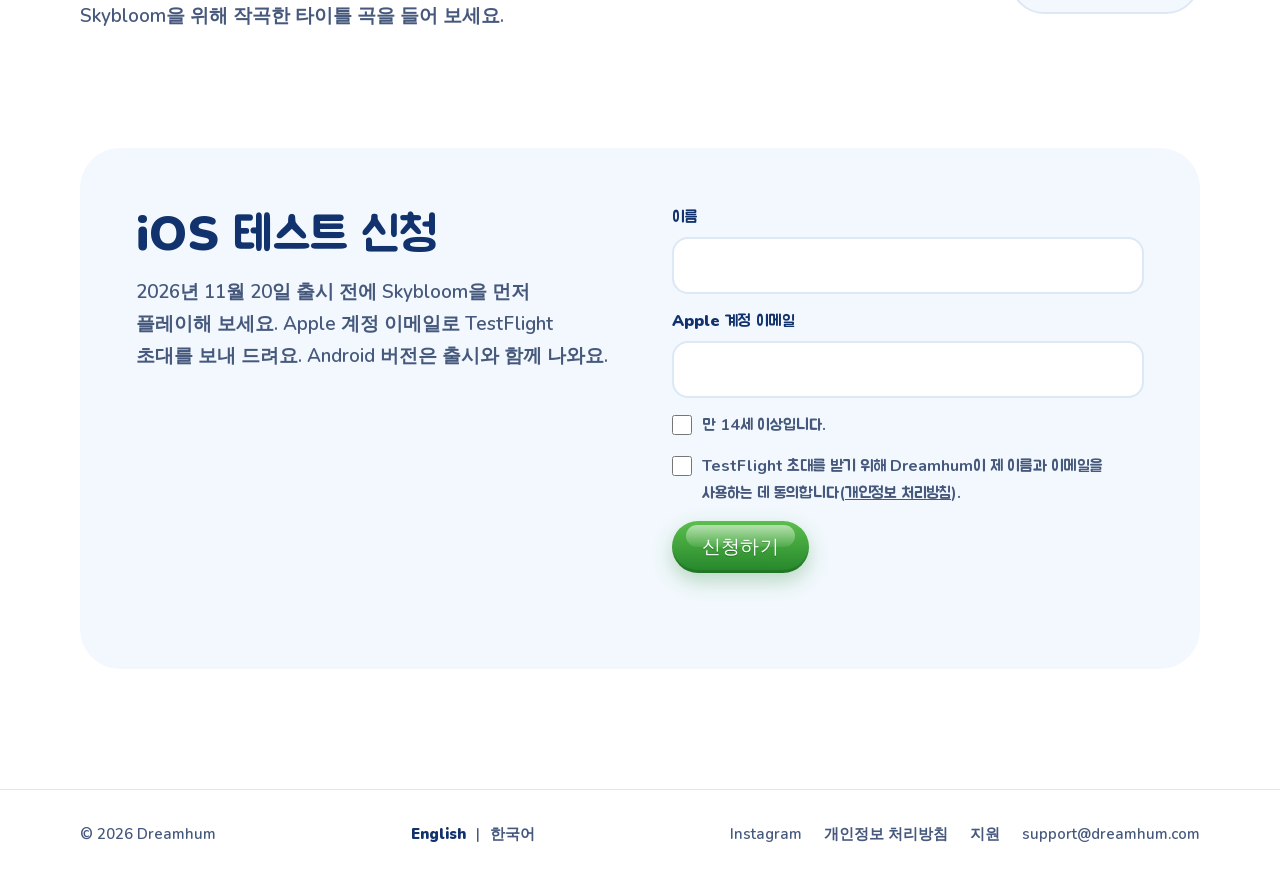
==== commit c1afae89: "Brand home: no Default under Classic Glass, See all, treasure chest at 60%, drop the 124 line, Insta" ====
--- a/ko/index.html
+++ b/ko/index.html
@@ -148,8 +148,8 @@
 .tl img { width: 100%; max-width: 120px; height: 90px; object-fit: contain; margin: 0 auto; }
 
 /* collection: one treasure chest */
-.chest { margin: 24px auto 0; max-width: 1008px; text-align: center; }
-.chest img { width: 100%; height: auto; }
+.chest { margin: 24px auto 0; text-align: center; }
+.chest img { width: 100%; max-width: 605px; height: auto; margin-inline: auto; }
 .chest figcaption { margin-top: 8px; font-size: 16px; font-weight: 800; color: var(--ink-soft); }
 
 /* ranking: a sky band again, glass cards on it */
@@ -363,12 +363,12 @@
         <button role="tab" id="t-bubs" aria-controls="p-bubs" aria-selected="false" tabindex="-1">비눗방울 <span>8</span></button>
       </div>
       <div class="panel" role="tabpanel" id="p-sets" aria-labelledby="t-sets"><ul class="g sets">
-          <li class="set"><button type="button" data-set="classic" aria-haspopup="dialog"><div class="row"><img src="/assets/brand/g/set-classic-05.webp" width="200" height="200" loading="lazy" alt=""><img src="/assets/brand/g/set-classic-10.webp" width="200" height="200" loading="lazy" alt=""><img src="/assets/brand/g/set-classic-14.webp" width="200" height="200" loading="lazy" alt=""><img src="/assets/brand/g/set-classic-17.webp" width="200" height="200" loading="lazy" alt=""></div><b>클래식 유리</b><small>기본</small><span class="more">17종 모두 보기</span></button></li>
-          <li class="set"><button type="button" data-set="candy" aria-haspopup="dialog"><div class="row"><img src="/assets/brand/g/set-candy-05.webp" width="200" height="200" loading="lazy" alt=""><img src="/assets/brand/g/set-candy-10.webp" width="200" height="200" loading="lazy" alt=""><img src="/assets/brand/g/set-candy-14.webp" width="200" height="200" loading="lazy" alt=""><img src="/assets/brand/g/set-candy-17.webp" width="200" height="200" loading="lazy" alt=""></div><b>캔디 유리</b><span class="more">17종 모두 보기</span></button></li>
-          <li class="set"><button type="button" data-set="eco" aria-haspopup="dialog"><div class="row"><img src="/assets/brand/g/set-eco-05.webp" width="200" height="200" loading="lazy" alt=""><img src="/assets/brand/g/set-eco-10.webp" width="200" height="200" loading="lazy" alt=""><img src="/assets/brand/g/set-eco-14.webp" width="200" height="200" loading="lazy" alt=""><img src="/assets/brand/g/set-eco-17.webp" width="200" height="200" loading="lazy" alt=""></div><b>에코 캠퍼스</b><span class="more">17종 모두 보기</span></button></li>
-          <li class="set"><button type="button" data-set="aqua" aria-haspopup="dialog"><div class="row"><img src="/assets/brand/g/set-aqua-05.webp" width="200" height="200" loading="lazy" alt=""><img src="/assets/brand/g/set-aqua-10.webp" width="200" height="200" loading="lazy" alt=""><img src="/assets/brand/g/set-aqua-14.webp" width="200" height="200" loading="lazy" alt=""><img src="/assets/brand/g/set-aqua-17.webp" width="200" height="200" loading="lazy" alt=""></div><b>아쿠아 가젯</b><span class="more">17종 모두 보기</span></button></li>
-          <li class="set"><button type="button" data-set="poolhouse" aria-haspopup="dialog"><div class="row"><img src="/assets/brand/g/set-poolhouse-05.webp" width="200" height="200" loading="lazy" alt=""><img src="/assets/brand/g/set-poolhouse-10.webp" width="200" height="200" loading="lazy" alt=""><img src="/assets/brand/g/set-poolhouse-14.webp" width="200" height="200" loading="lazy" alt=""><img src="/assets/brand/g/set-poolhouse-17.webp" width="200" height="200" loading="lazy" alt=""></div><b>파스텔 풀하우스</b><span class="more">17종 모두 보기</span></button></li>
-          <li class="set"><button type="button" data-set="reverie" aria-haspopup="dialog"><div class="row"><img src="/assets/brand/g/set-reverie-05.webp" width="200" height="200" loading="lazy" alt=""><img src="/assets/brand/g/set-reverie-10.webp" width="200" height="200" loading="lazy" alt=""><img src="/assets/brand/g/set-reverie-14.webp" width="200" height="200" loading="lazy" alt=""><img src="/assets/brand/g/set-reverie-17.webp" width="200" height="200" loading="lazy" alt=""></div><b>몽상 마을</b><span class="more">17종 모두 보기</span></button></li>
+          <li class="set"><button type="button" data-set="classic" aria-haspopup="dialog"><div class="row"><img src="/assets/brand/g/set-classic-05.webp" width="200" height="200" loading="lazy" alt=""><img src="/assets/brand/g/set-classic-10.webp" width="200" height="200" loading="lazy" alt=""><img src="/assets/brand/g/set-classic-14.webp" width="200" height="200" loading="lazy" alt=""><img src="/assets/brand/g/set-classic-17.webp" width="200" height="200" loading="lazy" alt=""></div><b>클래식 유리</b><span class="more">모두 보기</span></button></li>
+          <li class="set"><button type="button" data-set="candy" aria-haspopup="dialog"><div class="row"><img src="/assets/brand/g/set-candy-05.webp" width="200" height="200" loading="lazy" alt=""><img src="/assets/brand/g/set-candy-10.webp" width="200" height="200" loading="lazy" alt=""><img src="/assets/brand/g/set-candy-14.webp" width="200" height="200" loading="lazy" alt=""><img src="/assets/brand/g/set-candy-17.webp" width="200" height="200" loading="lazy" alt=""></div><b>캔디 유리</b><span class="more">모두 보기</span></button></li>
+          <li class="set"><button type="button" data-set="eco" aria-haspopup="dialog"><div class="row"><img src="/assets/brand/g/set-eco-05.webp" width="200" height="200" loading="lazy" alt=""><img src="/assets/brand/g/set-eco-10.webp" width="200" height="200" loading="lazy" alt=""><img src="/assets/brand/g/set-eco-14.webp" width="200" height="200" loading="lazy" alt=""><img src="/assets/brand/g/set-eco-17.webp" width="200" height="200" loading="lazy" alt=""></div><b>에코 캠퍼스</b><span class="more">모두 보기</span></button></li>
+          <li class="set"><button type="button" data-set="aqua" aria-haspopup="dialog"><div class="row"><img src="/assets/brand/g/set-aqua-05.webp" width="200" height="200" loading="lazy" alt=""><img src="/assets/brand/g/set-aqua-10.webp" width="200" height="200" loading="lazy" alt=""><img src="/assets/brand/g/set-aqua-14.webp" width="200" height="200" loading="lazy" alt=""><img src="/assets/brand/g/set-aqua-17.webp" width="200" height="200" loading="lazy" alt=""></div><b>아쿠아 가젯</b><span class="more">모두 보기</span></button></li>
+          <li class="set"><button type="button" data-set="poolhouse" aria-haspopup="dialog"><div class="row"><img src="/assets/brand/g/set-poolhouse-05.webp" width="200" height="200" loading="lazy" alt=""><img src="/assets/brand/g/set-poolhouse-10.webp" width="200" height="200" loading="lazy" alt=""><img src="/assets/brand/g/set-poolhouse-14.webp" width="200" height="200" loading="lazy" alt=""><img src="/assets/brand/g/set-poolhouse-17.webp" width="200" height="200" loading="lazy" alt=""></div><b>파스텔 풀하우스</b><span class="more">모두 보기</span></button></li>
+          <li class="set"><button type="button" data-set="reverie" aria-haspopup="dialog"><div class="row"><img src="/assets/brand/g/set-reverie-05.webp" width="200" height="200" loading="lazy" alt=""><img src="/assets/brand/g/set-reverie-10.webp" width="200" height="200" loading="lazy" alt=""><img src="/assets/brand/g/set-reverie-14.webp" width="200" height="200" loading="lazy" alt=""><img src="/assets/brand/g/set-reverie-17.webp" width="200" height="200" loading="lazy" alt=""></div><b>몽상 마을</b><span class="more">모두 보기</span></button></li>
         </ul></div>
       <div class="panel" role="tabpanel" id="p-skies" aria-labelledby="t-skies" hidden><ul class="g skies">
           <li class="sky"><img src="/assets/brand/g/sky-day.webp" width="400" height="500" loading="lazy" alt=""><b>하늘 섬</b><small>기본</small></li>
@@ -409,11 +409,10 @@
       <h2>비눗방울 속 보물 22종</h2>
       <p class="sub">분홍 비눗방울을 터뜨려 찾아보세요. 여기서는 5종만 보여 드려요. 나머지는 하늘 어딘가에서 기다리고 있어요.</p>
       <figure class="chest">
-        <img src="/assets/brand/chest-1008.webp" srcset="/assets/brand/chest-640.webp 640w, /assets/brand/chest-1008.webp 1008w" sizes="(max-width: 1040px) 100vw, 1008px" width="1008" height="674" loading="lazy"
+        <img src="/assets/brand/chest-1008.webp" srcset="/assets/brand/chest-640.webp 640w, /assets/brand/chest-1008.webp 1008w" sizes="(max-width: 640px) 100vw, 605px" width="1008" height="674" loading="lazy"
              alt="보물이 가득 쌓인 열린 유리 보물상자: 유리구슬, 투명 카세트, 민들레 홀씨, 유리 나비가 보이고 종이배는 상자 앞으로 쏟아져 나와 있어요. 나머지 보물은 아직 숨겨진 어두운 실루엣이에요.">
         <figcaption>유리구슬 · 종이배 · 민들레 홀씨 · 유리 나비 · 투명 카세트 · 그리고 숨겨진 17종</figcaption>
       </figure>
-      <p class="rule">도감에는 모든 세트의 건물과 보물이 모여요. 모두 124개입니다.</p>
     </div>
   </section>
 
@@ -478,7 +477,7 @@
     <span>© 2026 Dreamhum</span>
     <nav class="lang" aria-label="Language"><a href="/" lang="en" aria-current="page">English</a><span aria-hidden="true">|</span><a href="/ko/" lang="ko">한국어</a></nav>
     <nav aria-label="하단 메뉴">
-      <a href="https://www.instagram.com/skybloom_mobile/">Instagram</a>
+      <a href="https://www.instagram.com/skybloom.mobile/">Instagram</a>
       <a href="/skybloom/privacy/">개인정보 처리방침</a>
       <a href="/support/">지원</a>
       <a href="mailto:support@dreamhum.com">support@dreamhum.com</a>
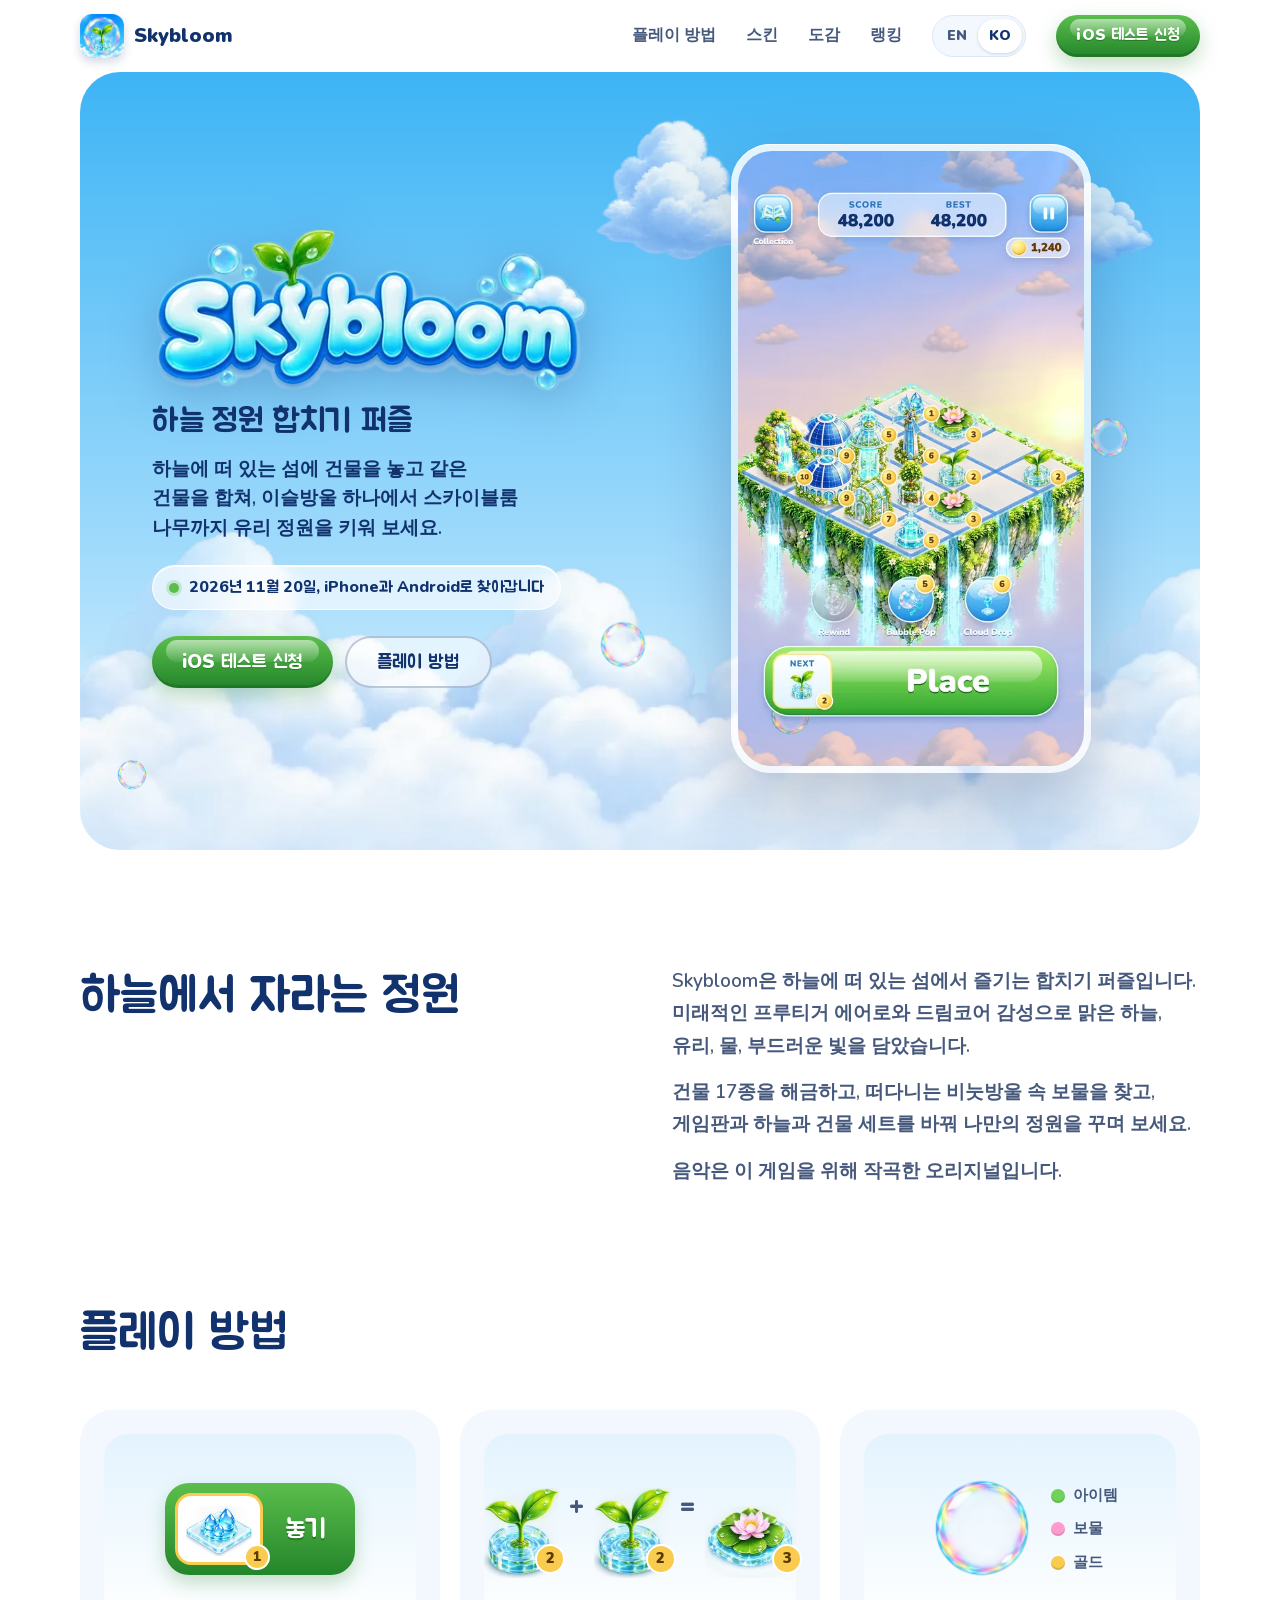
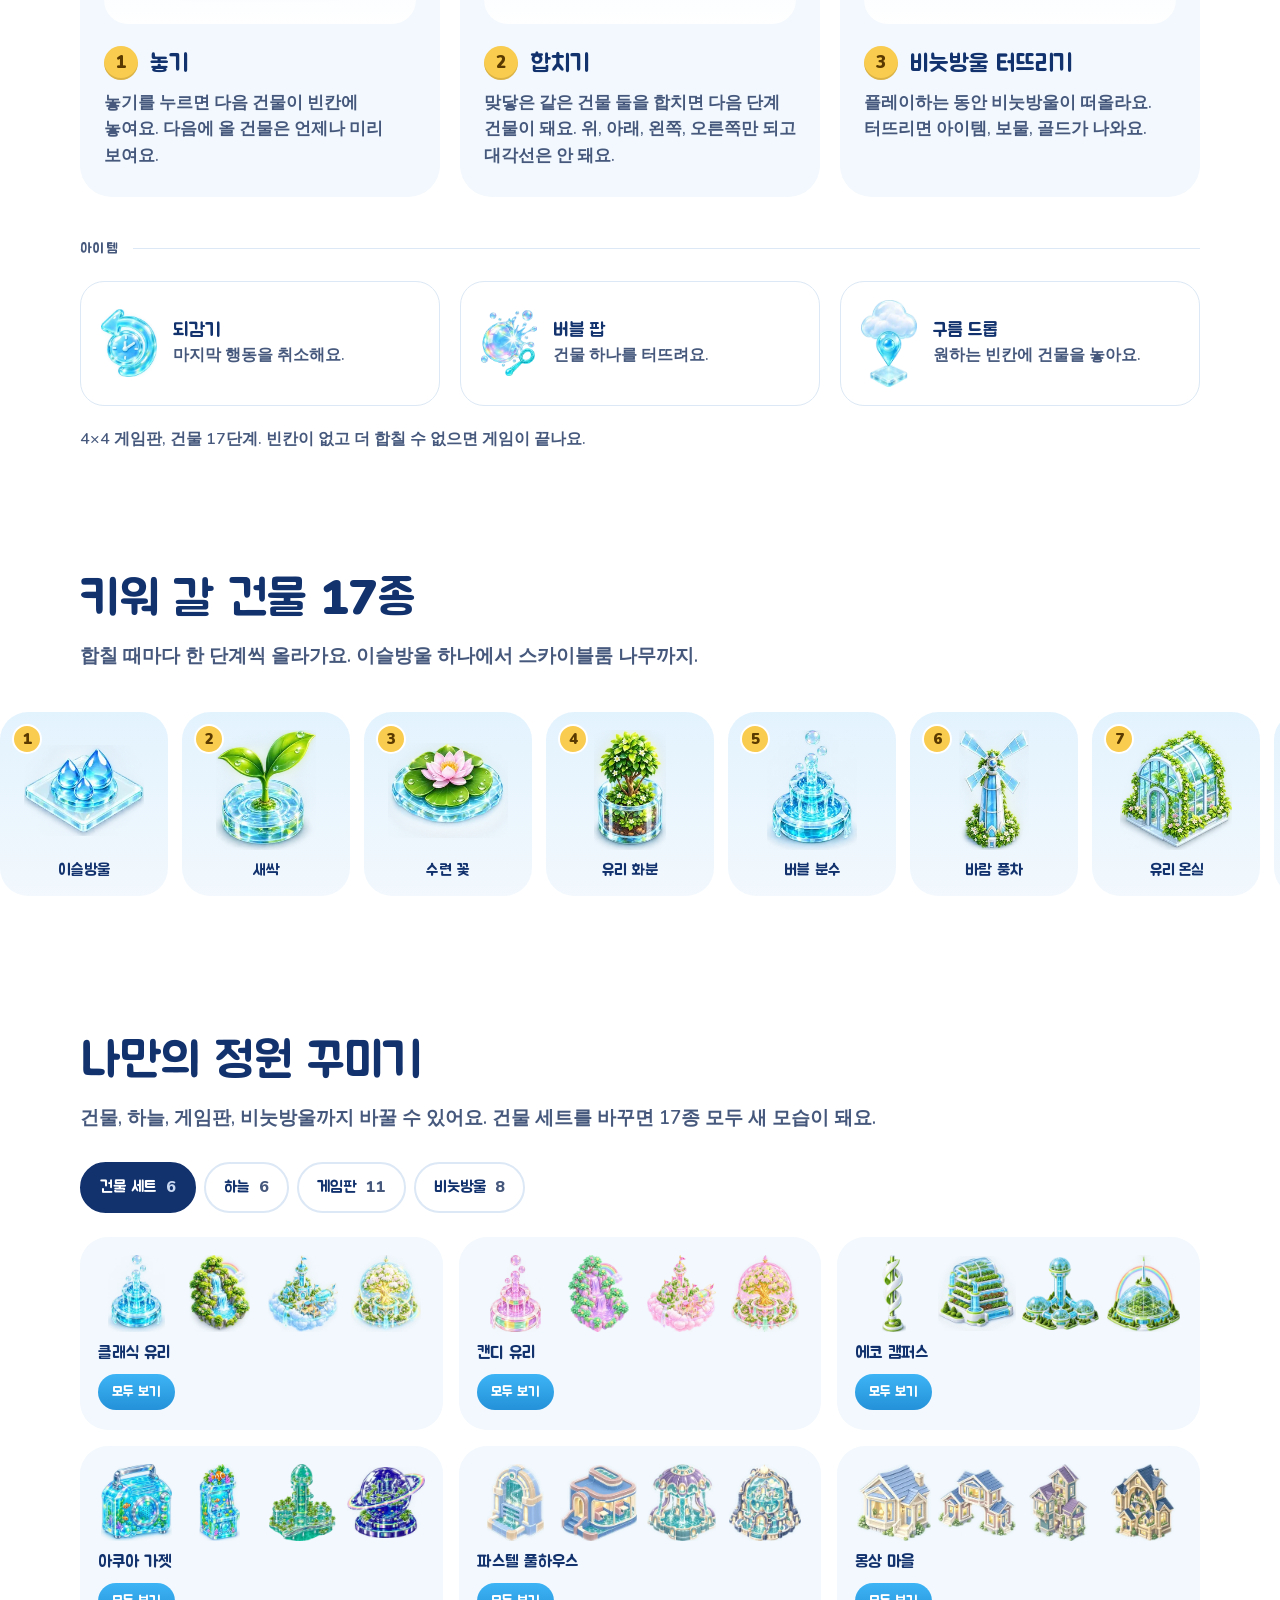
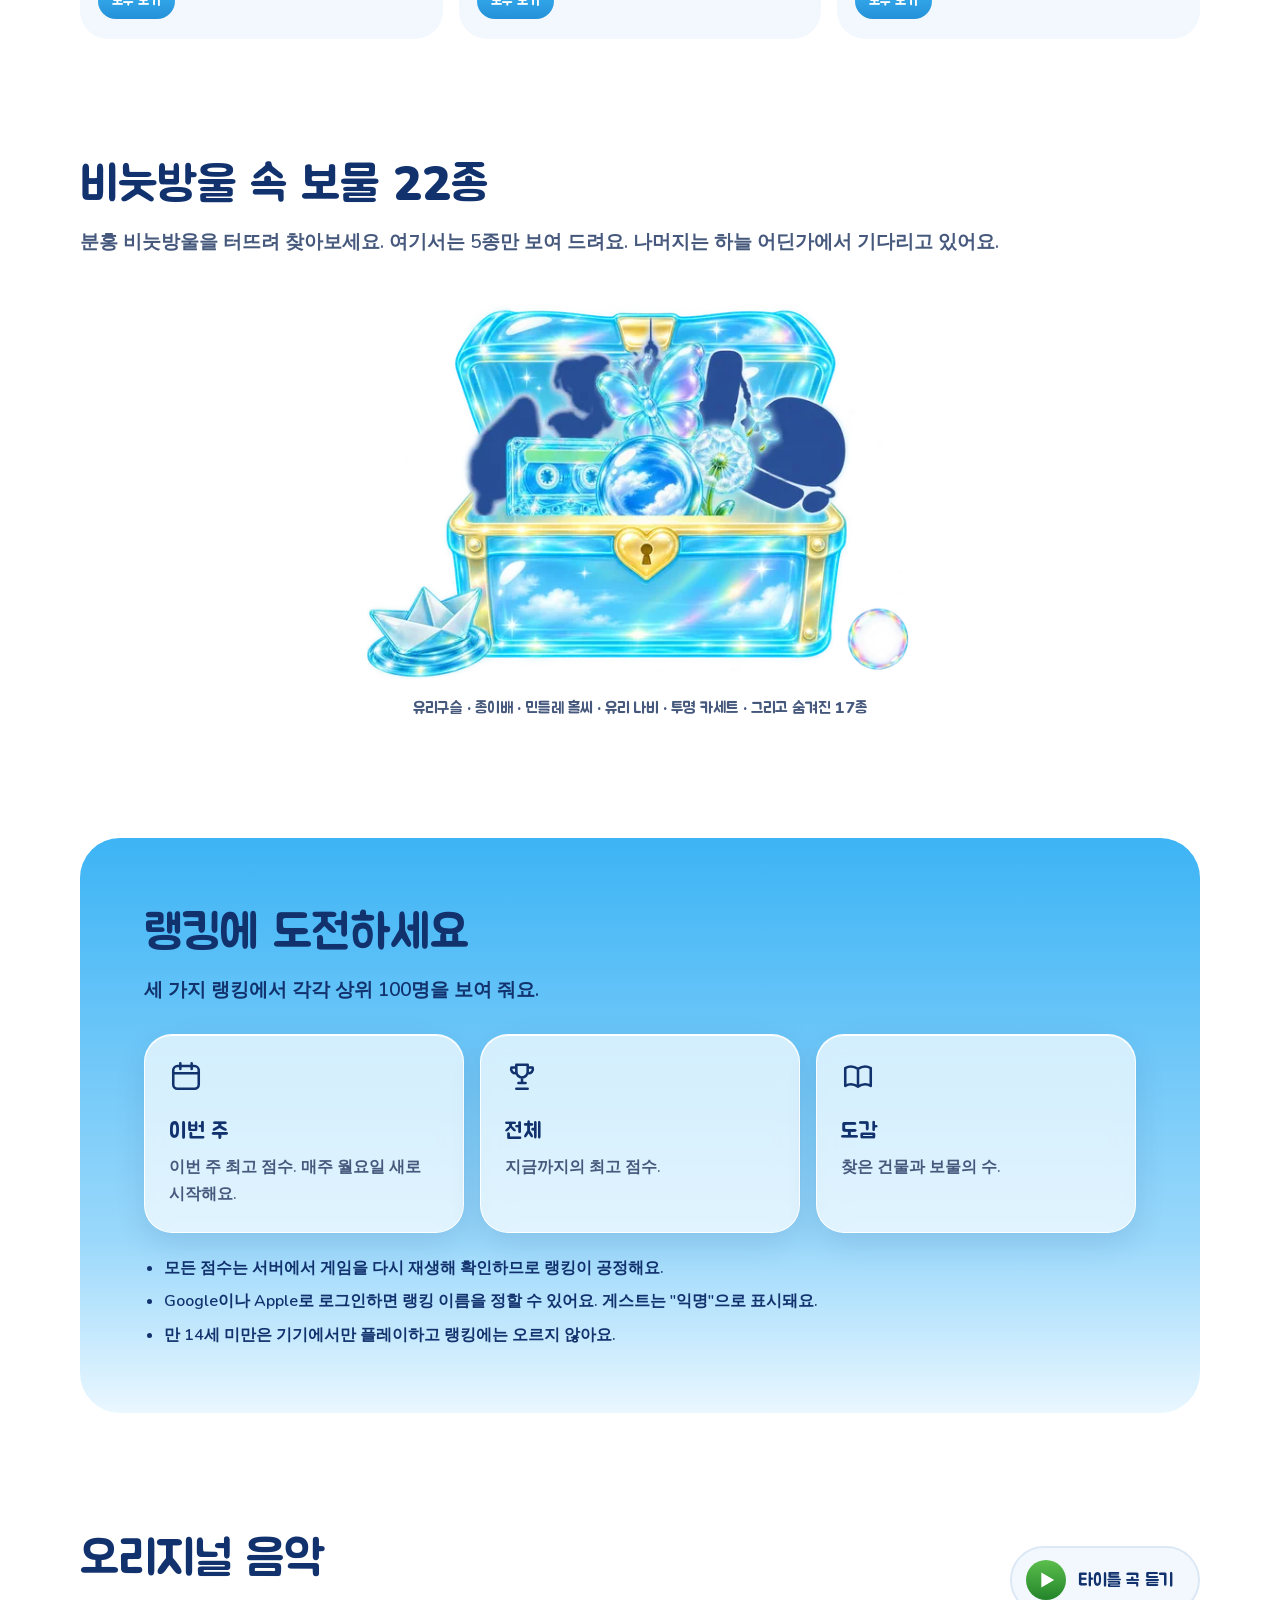
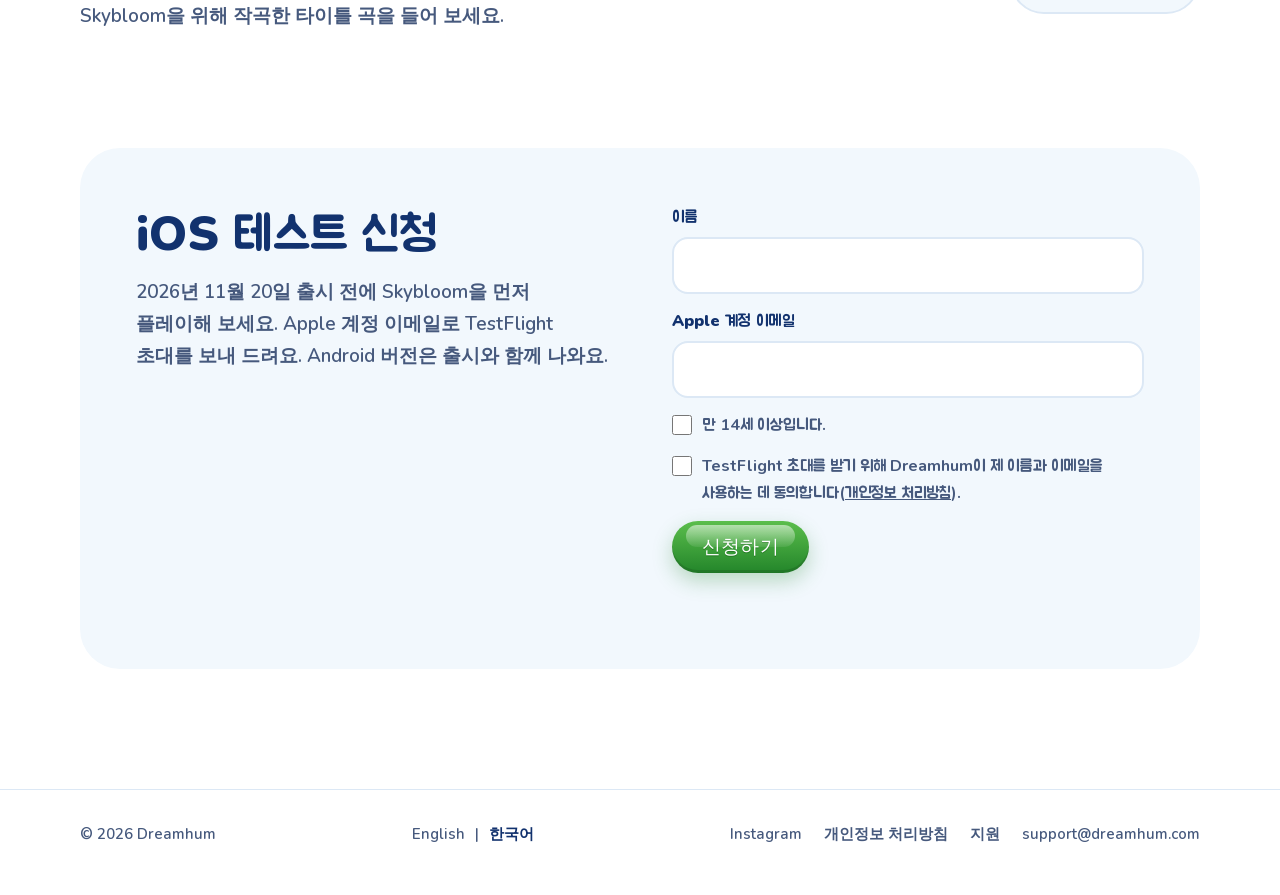
==== commit cde2b671: "Privacy and Support on the home page's design, in English and Korean - Shared shell moved to /assets" ====
--- a/ko/index.html
+++ b/ko/index.html
@@ -7,7 +7,10 @@
 <meta name="description" content="떠 있는 섬에 건물을 놓고 같은 건물을 합쳐 유리 정원을 키우는 하늘 정원 합치기 퍼즐 Skybloom. 2026년 11월 20일 iPhone과 Android로 출시됩니다.">
 <meta property="og:title" content="Skybloom: 하늘 정원 합치기 퍼즐">
 <meta property="og:description" content="놓고, 합치고, 하늘 위 유리 정원을 키워 보세요. 2026년 11월 20일 출시.">
-<meta property="og:image" content="https://dreamhum.com/assets/brand/game-mid-1080.webp">
+<meta property="og:image" content="https://dreamhum.com/assets/brand/og-1200.jpg">
+<meta property="og:image:width" content="1200">
+<meta property="og:image:height" content="630">
+<meta name="twitter:card" content="summary_large_image">
 <link rel="alternate" hreflang="en" href="https://dreamhum.com/">
 <link rel="alternate" hreflang="ko" href="https://dreamhum.com/ko/">
 <link rel="alternate" hreflang="x-default" href="https://dreamhum.com/">
@@ -15,43 +18,10 @@
 <link rel="apple-touch-icon" href="/assets/brand/apple-touch-icon.png">
 <link rel="stylesheet" href="/assets/brand/fonts/jua/jua.css">
 <link rel="preload" href="/assets/brand/fonts/nunito-latin.woff2" as="font" type="font/woff2" crossorigin>
+<link rel="stylesheet" href="/assets/brand/base.css">
 <style>
 /* Skybloom brand page. Meta-style skeleton (white canvas, wide spacing, pill buttons) with Frutiger Aero only where the game world shows.
    No external requests: the font is served from this site (Nunito, OFL, assets/brand/fonts/OFL.txt). */
-@font-face { font-family: "Nunito"; src: url("/assets/brand/fonts/nunito-latin.woff2") format("woff2"); font-weight: 200 1000; font-display: swap; }
-:root {
-  color-scheme: light;
-  --canvas: #fff; --soft: #f2f8fd; --line: #dce8f5;
-  --ink: #12326e; --ink-soft: #46597d;
-  --sky-1: #3db4f5; --sky-2: #9ad8fb; --sky-3: #eaf7ff;
-  --leaf-1: #5bbe4c; --leaf-2: #23852a; --gold: #f9cb4e; --gold-ink: #5a3a00;
-  --gutter: clamp(16px, 4vw, 40px);
-}
-* { box-sizing: border-box; }
-body { margin: 0; background: var(--canvas); color: var(--ink); font: 700 18px/1.6 "Nunito", ui-rounded, system-ui, sans-serif; }
-img { display: block; max-width: 100%; height: auto; }
-a { color: inherit; }
-:focus-visible { outline: 3px solid var(--ink); outline-offset: 3px; border-radius: 8px; }
-h1, h2, h3, p, ol, ul { margin: 0; }
-.wrap { width: min(1200px, 100%); margin-inline: auto; padding-inline: var(--gutter); }
-.vh { position: absolute; width: 1px; height: 1px; overflow: hidden; clip: rect(0 0 0 0); white-space: nowrap; }
-
-/* buttons: the game's glossy green Play button, and a quiet outline */
-.btn { display: inline-flex; align-items: center; justify-content: center; min-height: 52px; padding: 0 30px; border-radius: 100px; font-size: 19px; font-weight: 900; letter-spacing: .01em; text-decoration: none; }
-.btn.go { position: relative; color: #fff; background: linear-gradient(var(--leaf-1), var(--leaf-2)); box-shadow: inset 0 -3px 0 rgba(0,0,0,.12), 0 8px 20px rgba(35,133,42,.28); text-shadow: 0 1px 0 rgba(0,60,0,.35); }
-.btn.go::before { content: ""; position: absolute; inset: 4px 14px auto; height: 42%; border-radius: 100px; background: linear-gradient(rgba(255,255,255,.55), rgba(255,255,255,.08)); pointer-events: none; }
-.btn.go:hover { filter: brightness(1.05); }
-.btn.line { color: var(--ink); border: 2px solid rgba(18,50,110,.25); background: rgba(255,255,255,.6); }
-.btn.line:hover { background: #fff; }
-.btn.sm { min-height: 42px; padding: 0 20px; font-size: 16px; }
-
-/* header */
-.top { display: flex; align-items: center; justify-content: space-between; gap: 16px; padding-block: 14px; }
-.top .logo { display: flex; align-items: center; gap: 10px; text-decoration: none; font-size: 20px; font-weight: 900; }
-.top .logo img { width: 44px; border-radius: 12px; box-shadow: 0 4px 10px rgba(18,50,110,.18); }
-.top nav { display: flex; align-items: center; gap: clamp(14px, 2.4vw, 30px); font-size: 16px; font-weight: 800; color: var(--ink-soft); }
-.top nav a:not(.btn) { text-decoration: none; padding-block: 8px; }
-.top nav a:not(.btn):hover { color: var(--ink); }
 
 /* hero: the only full Aero surface */
 .hero { position: relative; overflow: hidden; border-radius: 40px; isolation: isolate;
@@ -108,13 +78,6 @@
 .item p { font-size: 16px; color: var(--ink-soft); line-height: 1.45; margin-top: 2px; }
 .rule { margin-top: 20px; font-size: 16px; color: var(--ink-soft); }
 
-footer { margin-top: clamp(80px, 10vw, 120px); border-top: 1px solid var(--line); padding-block: 32px 48px; font-size: 15px; color: var(--ink-soft); }
-footer .wrap { display: flex; flex-wrap: wrap; align-items: center; justify-content: space-between; gap: 12px 28px; }
-footer nav { display: flex; flex-wrap: wrap; gap: 8px 22px; }
-footer a { text-decoration: none; }
-.lang { display: flex; gap: 10px; align-items: center; }
-.lang [aria-current] { color: var(--ink); font-weight: 900; }
-footer a:hover { color: var(--ink); text-decoration: underline; }
 
 
 .sub { margin-top: 12px; color: var(--ink-soft); font-size: 19px; }
@@ -219,7 +182,6 @@
 }
 @media (max-width: 720px) {
   .sets { grid-template-columns: 1fr; } .skies { grid-template-columns: 1fr 1fr; } .treasures { grid-template-columns: repeat(2, 1fr); } .ladder li { width: 148px; }
-  .top nav a:not(.btn) { display: none; }
   .hero { border-radius: 32px; }
   .hero .c1 { width: 110px; left: 60%; }
   .hero .c2 { display: none; }
@@ -236,6 +198,7 @@
     <a href="#skins">스킨</a>
     <a href="#collection">도감</a>
     <a href="#ranking">랭킹</a>
+    <div class="lang-top" role="group" aria-label="언어"><a href="/" lang="en" aria-label="English">EN</a><a href="/ko/" lang="ko" aria-current="page" aria-label="한국어">KO</a></div>
     <a class="btn go sm" href="#join">iOS 테스트 신청</a>
   </nav>
 </header>
@@ -460,7 +423,7 @@
           <label>Apple 계정 이메일<input name="email" type="email" autocomplete="email" maxlength="254" required></label>
           <label class="hp" aria-hidden="true">Website<input name="website" tabindex="-1" autocomplete="off"></label>
           <label class="ck"><input type="checkbox" name="age14" required><span>만 14세 이상입니다.</span></label>
-          <label class="ck"><input type="checkbox" name="consent" required><span>TestFlight 초대를 받기 위해 Dreamhum이 제 이름과 이메일을 사용하는 데 동의합니다(<a href="/skybloom/privacy/">개인정보 처리방침</a>).</span></label>
+          <label class="ck"><input type="checkbox" name="consent" required><span>TestFlight 초대를 받기 위해 Dreamhum이 제 이름과 이메일을 사용하는 데 동의합니다(<a href="/ko/skybloom/privacy/">개인정보 처리방침</a>).</span></label>
           <button class="btn go" type="submit">신청하기</button>
           <p class="msg" role="status" aria-live="polite"></p>
         </form>
@@ -475,11 +438,11 @@
 <footer>
   <div class="wrap">
     <span>© 2026 Dreamhum</span>
-    <nav class="lang" aria-label="Language"><a href="/" lang="en" aria-current="page">English</a><span aria-hidden="true">|</span><a href="/ko/" lang="ko">한국어</a></nav>
+    <nav class="lang" aria-label="언어"><a href="/" lang="en">English</a><span aria-hidden="true">|</span><a href="/ko/" lang="ko" aria-current="page">한국어</a></nav>
     <nav aria-label="하단 메뉴">
       <a href="https://www.instagram.com/skybloom.mobile/">Instagram</a>
-      <a href="/skybloom/privacy/">개인정보 처리방침</a>
-      <a href="/support/">지원</a>
+      <a href="/ko/skybloom/privacy/">개인정보 처리방침</a>
+      <a href="/ko/support/">지원</a>
       <a href="mailto:support@dreamhum.com">support@dreamhum.com</a>
     </nav>
   </div>
--- a/assets/brand/base.css
+++ b/assets/brand/base.css
@@ -0,0 +1,48 @@
+/* dreamhum.com: what every page shares (font, colors, base type, buttons, header, footer). Page styles stay in each page. */
+@font-face { font-family: "Nunito"; src: url("/assets/brand/fonts/nunito-latin.woff2") format("woff2"); font-weight: 200 1000; font-display: swap; }
+:root {
+  color-scheme: light;
+  --canvas: #fff; --soft: #f2f8fd; --line: #dce8f5;
+  --ink: #12326e; --ink-soft: #46597d;
+  --sky-1: #3db4f5; --sky-2: #9ad8fb; --sky-3: #eaf7ff;
+  --leaf-1: #5bbe4c; --leaf-2: #23852a; --gold: #f9cb4e; --gold-ink: #5a3a00;
+  --gutter: clamp(16px, 4vw, 40px);
+}
+* { box-sizing: border-box; }
+body { margin: 0; background: var(--canvas); color: var(--ink); font: 700 18px/1.6 "Nunito", ui-rounded, system-ui, sans-serif; }
+img { display: block; max-width: 100%; height: auto; }
+a { color: inherit; }
+:focus-visible { outline: 3px solid var(--ink); outline-offset: 3px; border-radius: 8px; }
+h1, h2, h3, p, ol, ul { margin: 0; }
+.wrap { width: min(1200px, 100%); margin-inline: auto; padding-inline: var(--gutter); }
+.vh { position: absolute; width: 1px; height: 1px; overflow: hidden; clip: rect(0 0 0 0); white-space: nowrap; }
+/* buttons: the game's glossy green Play button, and a quiet outline */
+.btn { display: inline-flex; align-items: center; justify-content: center; min-height: 52px; padding: 0 30px; border-radius: 100px; font-size: 19px; font-weight: 900; letter-spacing: .01em; text-decoration: none; }
+.btn.go { position: relative; color: #fff; background: linear-gradient(var(--leaf-1), var(--leaf-2)); box-shadow: inset 0 -3px 0 rgba(0,0,0,.12), 0 8px 20px rgba(35,133,42,.28); text-shadow: 0 1px 0 rgba(0,60,0,.35); }
+.btn.go::before { content: ""; position: absolute; inset: 4px 14px auto; height: 42%; border-radius: 100px; background: linear-gradient(rgba(255,255,255,.55), rgba(255,255,255,.08)); pointer-events: none; }
+.btn.go:hover { filter: brightness(1.05); }
+.btn.line { color: var(--ink); border: 2px solid rgba(18,50,110,.25); background: rgba(255,255,255,.6); }
+.btn.line:hover { background: #fff; }
+.btn.sm { min-height: 42px; padding: 0 20px; font-size: 16px; }
+/* header */
+.top { display: flex; align-items: center; justify-content: space-between; gap: 16px; padding-block: 14px; }
+.top .logo { display: flex; align-items: center; gap: 10px; text-decoration: none; font-size: 20px; font-weight: 900; }
+.top .logo img { width: 44px; border-radius: 12px; box-shadow: 0 4px 10px rgba(18,50,110,.18); }
+.top nav { display: flex; align-items: center; gap: clamp(14px, 2.4vw, 30px); font-size: 16px; font-weight: 800; color: var(--ink-soft); }
+.top nav > a:not(.btn) { text-decoration: none; padding-block: 8px; }
+.top nav > a:not(.btn):hover { color: var(--ink); }
+footer { margin-top: clamp(80px, 10vw, 120px); border-top: 1px solid var(--line); padding-block: 32px 48px; font-size: 15px; color: var(--ink-soft); }
+footer .wrap { display: flex; flex-wrap: wrap; align-items: center; justify-content: space-between; gap: 12px 28px; }
+footer nav { display: flex; flex-wrap: wrap; gap: 8px 22px; }
+footer a { text-decoration: none; }
+.lang { display: flex; gap: 10px; align-items: center; }
+.lang [aria-current] { color: var(--ink); font-weight: 900; }
+footer a:hover { color: var(--ink); text-decoration: underline; }
+
+/* language switch in the header (the footer has the same links) */
+.lang-top { display: flex; padding: 3px; border-radius: 100px; background: var(--soft); border: 1px solid var(--line); font-size: 14px; font-weight: 900; }
+.lang-top a { padding: 5px 11px; border-radius: 100px; text-decoration: none; color: var(--ink-soft); }
+.lang-top a:hover { color: var(--ink); }
+.lang-top a[aria-current] { background: #fff; color: var(--ink); box-shadow: 0 1px 3px rgba(18,50,110,.18); }
+@media (max-width: 720px) { .top nav > a:not(.btn) { display: none; } }
+@media (max-width: 440px) { .top .logo span { display: none; } .top nav { gap: 10px; } }
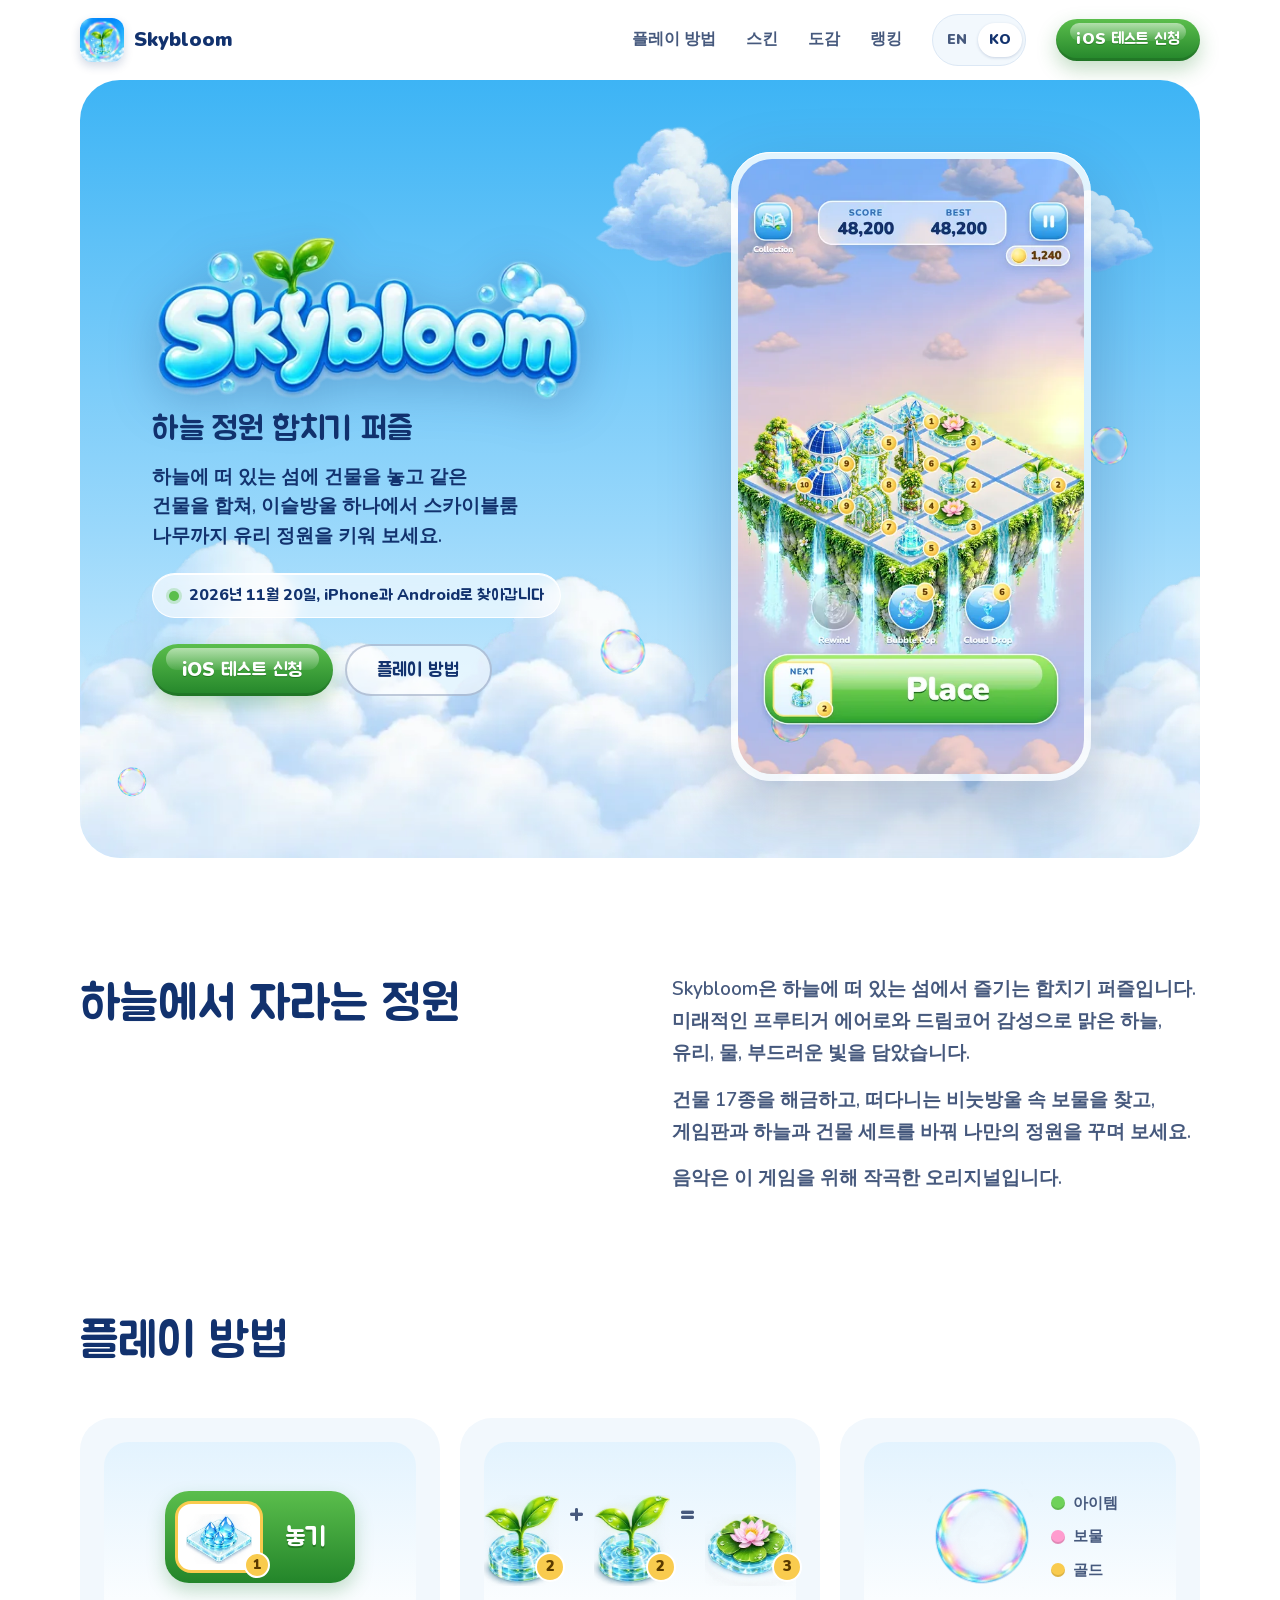
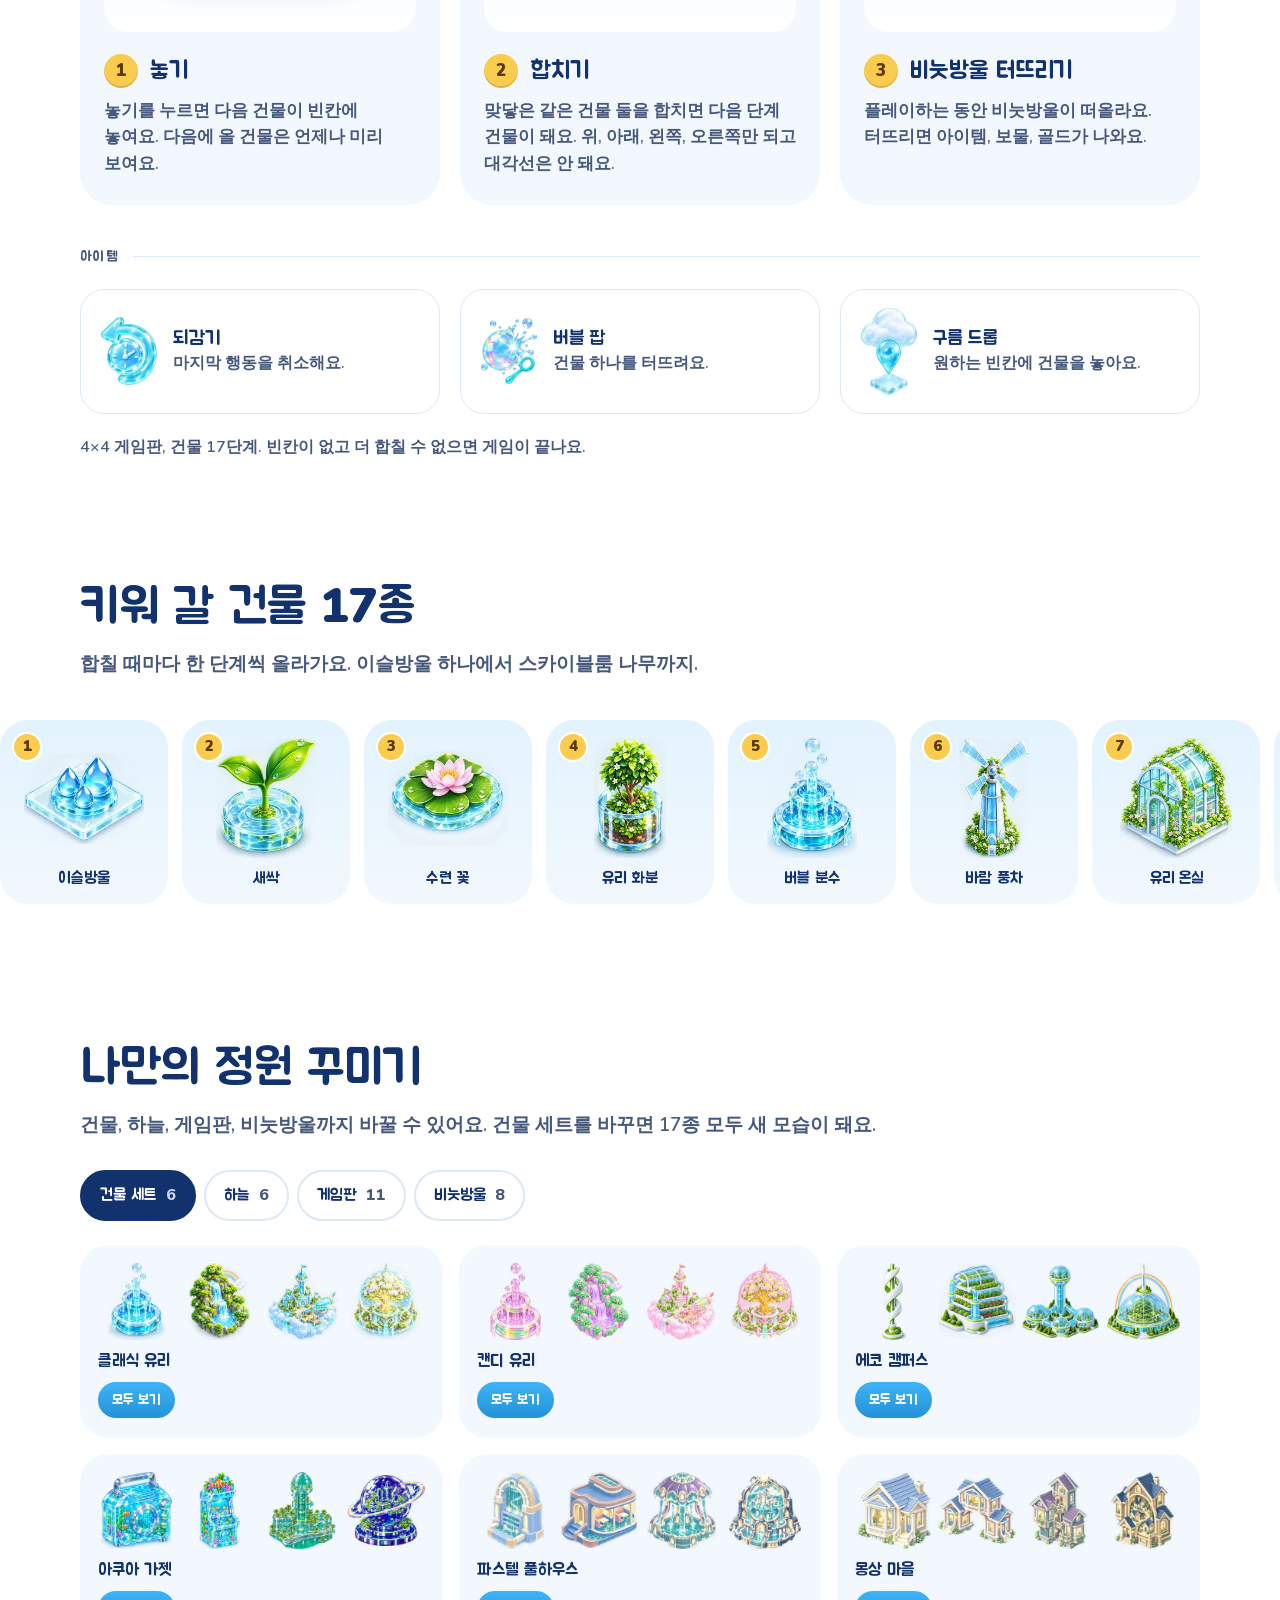
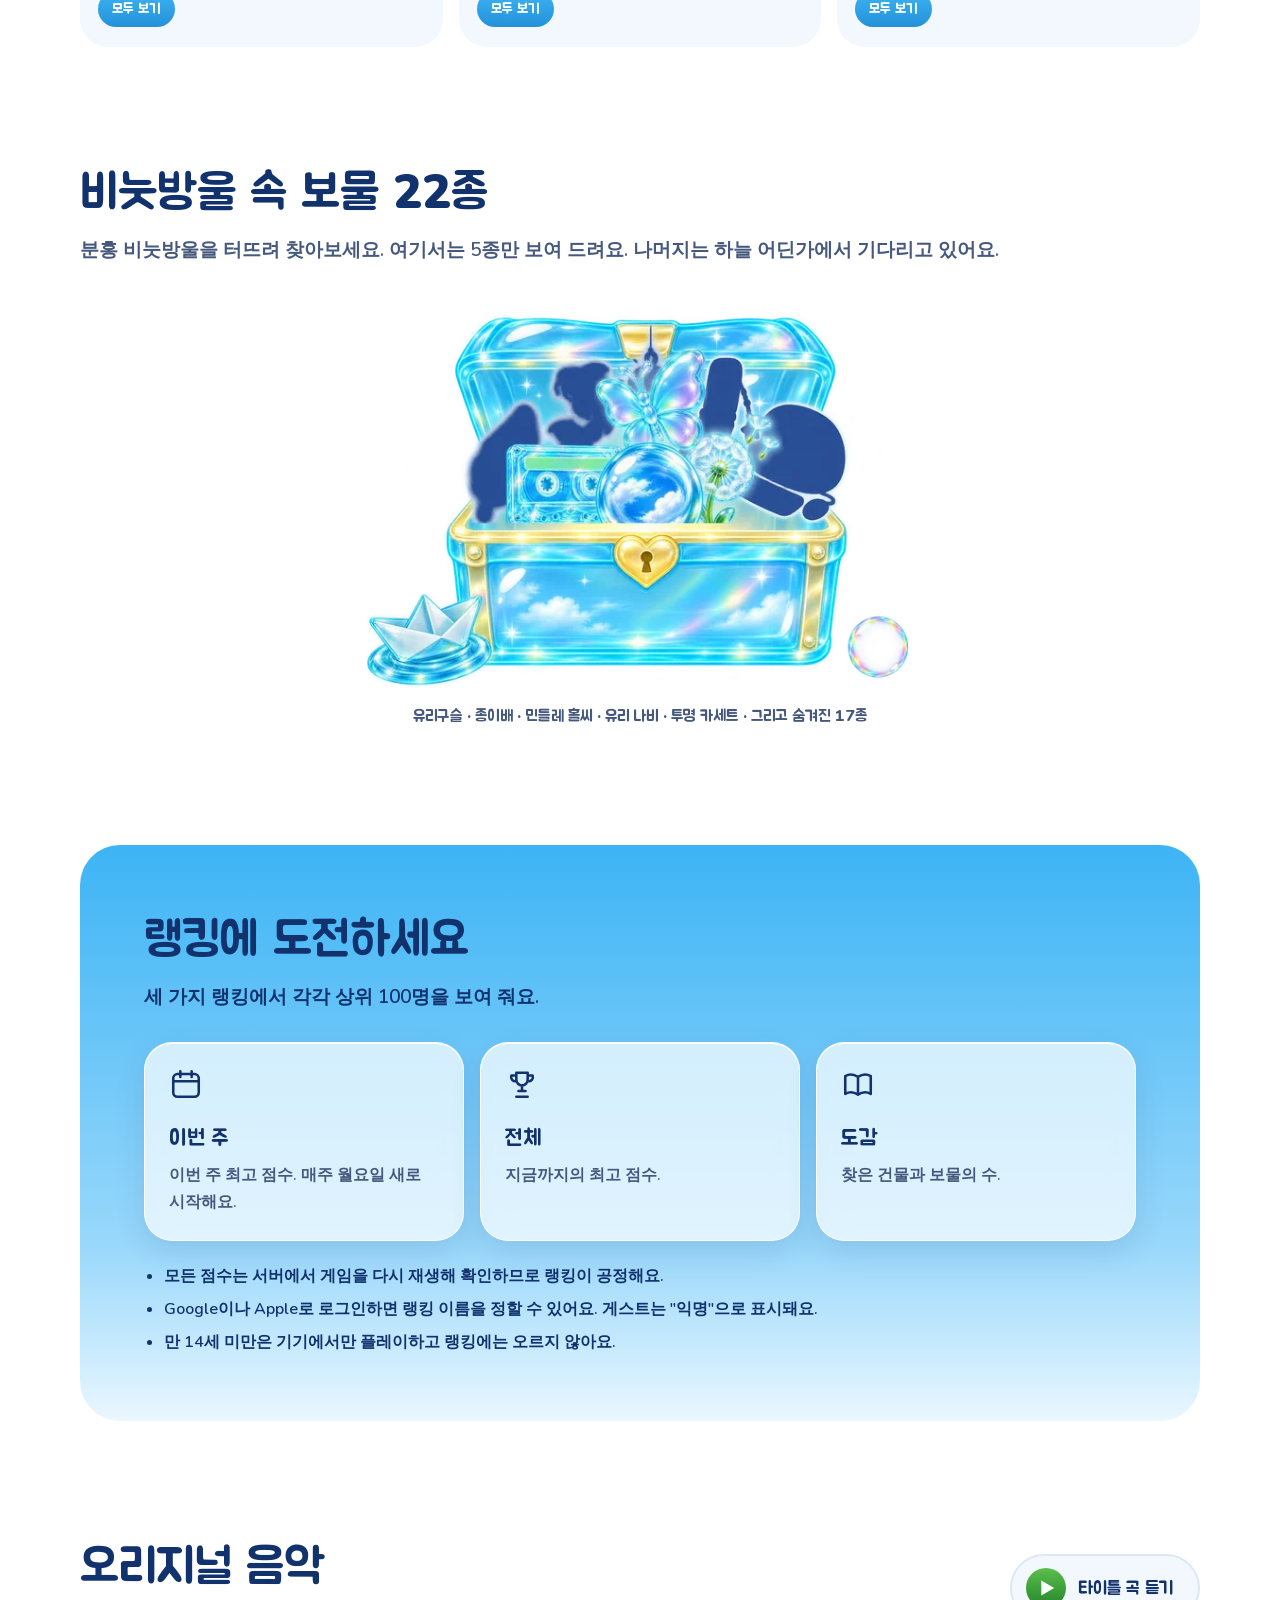
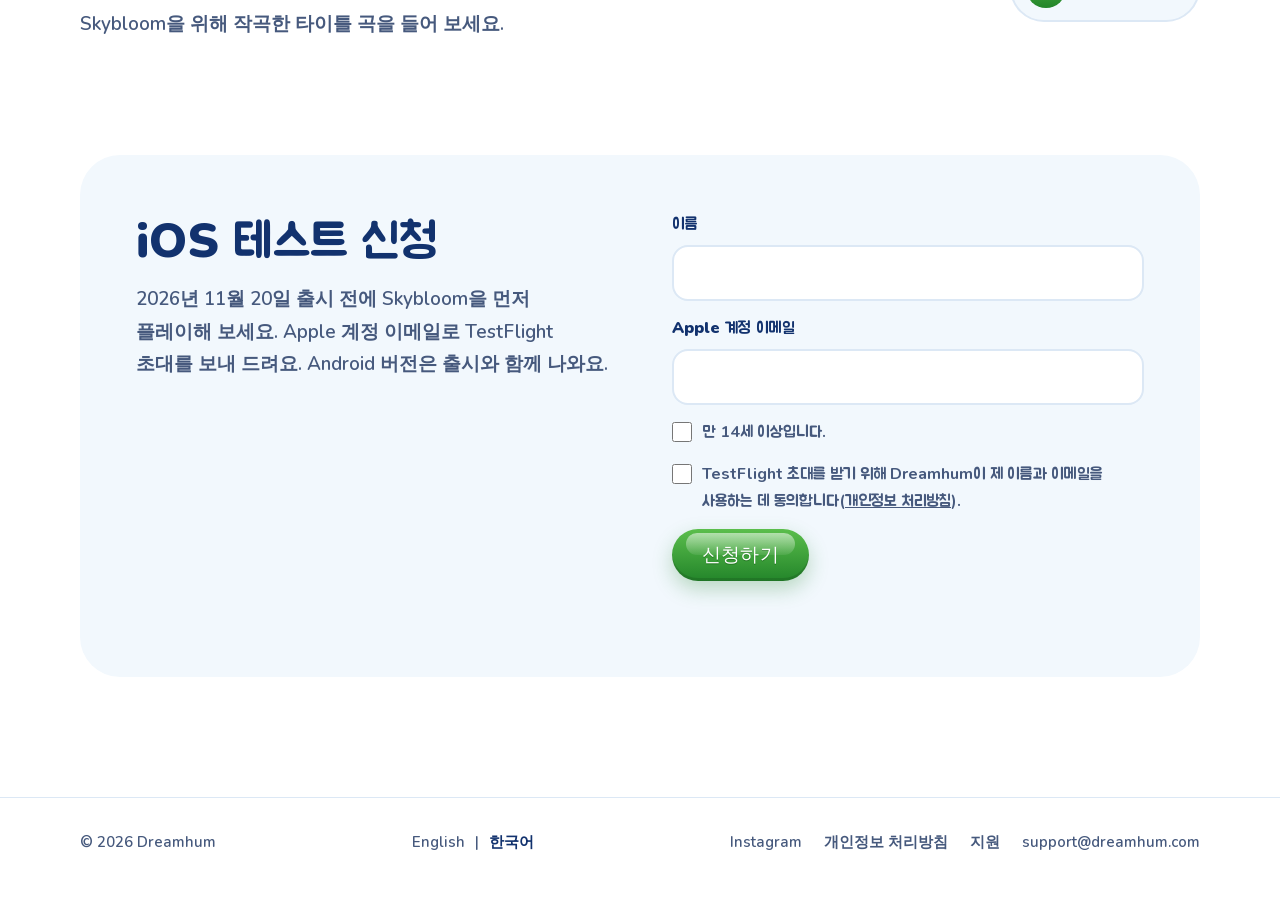
==== commit 02f59e80: "Header language pill is one toggle: a click anywhere on it switches EN <-> KO Co-Authored-By: Claude" ====
--- a/ko/index.html
+++ b/ko/index.html
@@ -198,7 +198,7 @@
     <a href="#skins">스킨</a>
     <a href="#collection">도감</a>
     <a href="#ranking">랭킹</a>
-    <div class="lang-top" role="group" aria-label="언어"><a href="/" lang="en" aria-label="English">EN</a><a href="/ko/" lang="ko" aria-current="page" aria-label="한국어">KO</a></div>
+    <a class="lang-top" href="/" lang="en" hreflang="en" aria-label="View in English"><span aria-hidden="true">EN</span><span class="on" aria-hidden="true">KO</span></a>
     <a class="btn go sm" href="#join">iOS 테스트 신청</a>
   </nav>
 </header>
--- a/assets/brand/base.css
+++ b/assets/brand/base.css
@@ -39,10 +39,10 @@
 .lang [aria-current] { color: var(--ink); font-weight: 900; }
 footer a:hover { color: var(--ink); text-decoration: underline; }
 
-/* language switch in the header (the footer has the same links) */
-.lang-top { display: flex; padding: 3px; border-radius: 100px; background: var(--soft); border: 1px solid var(--line); font-size: 14px; font-weight: 900; }
-.lang-top a { padding: 5px 11px; border-radius: 100px; text-decoration: none; color: var(--ink-soft); }
-.lang-top a:hover { color: var(--ink); }
-.lang-top a[aria-current] { background: #fff; color: var(--ink); box-shadow: 0 1px 3px rgba(18,50,110,.18); }
+/* language switch in the header: the whole pill is one link to the other language (EN <-> KO); .on = the language shown now */
+.lang-top { display: flex; text-decoration: none; cursor: pointer; padding: 3px; border-radius: 100px; background: var(--soft); border: 1px solid var(--line); font-size: 14px; font-weight: 900; }
+.lang-top span { padding: 5px 11px; border-radius: 100px; color: var(--ink-soft); transition: background .15s, color .15s; }
+.lang-top:hover span:not(.on) { color: var(--ink); }
+.lang-top span.on { background: #fff; color: var(--ink); box-shadow: 0 1px 3px rgba(18,50,110,.18); }
 @media (max-width: 720px) { .top nav > a:not(.btn) { display: none; } }
 @media (max-width: 440px) { .top .logo span { display: none; } .top nav { gap: 10px; } }
